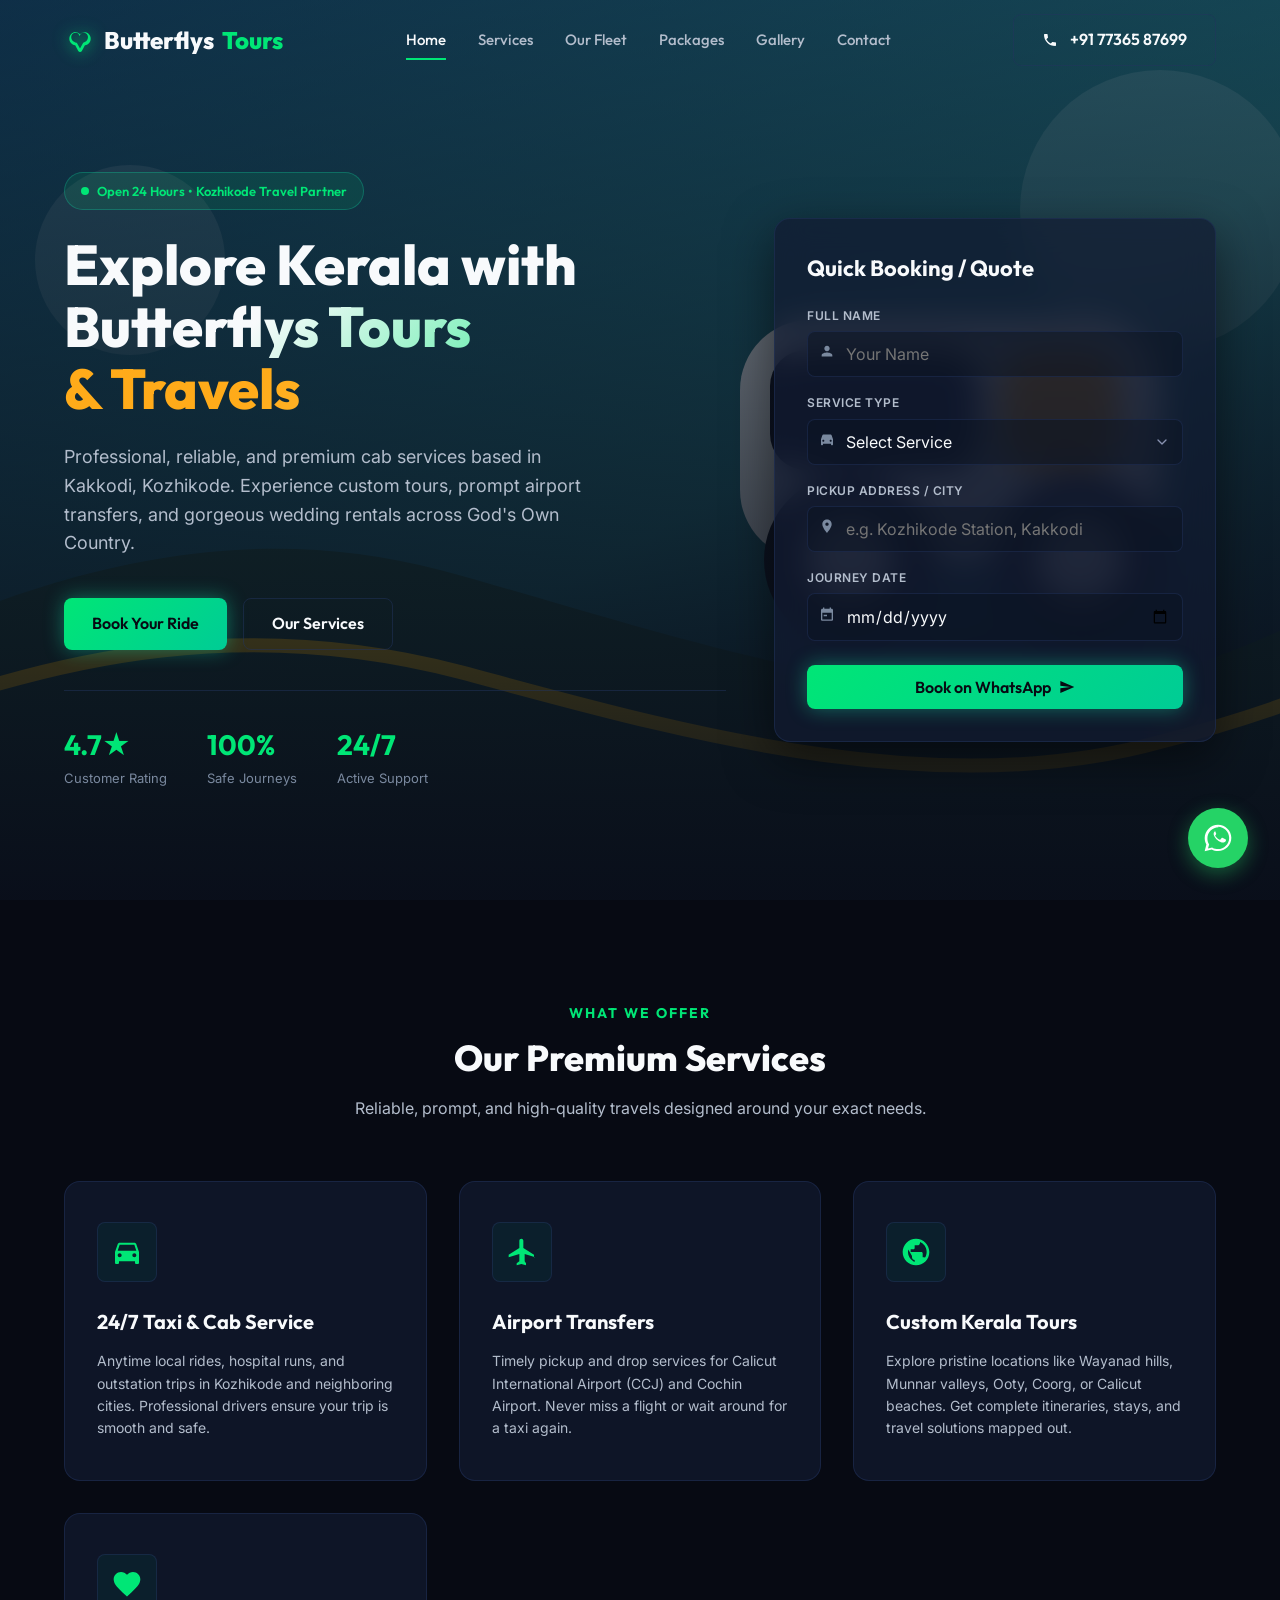
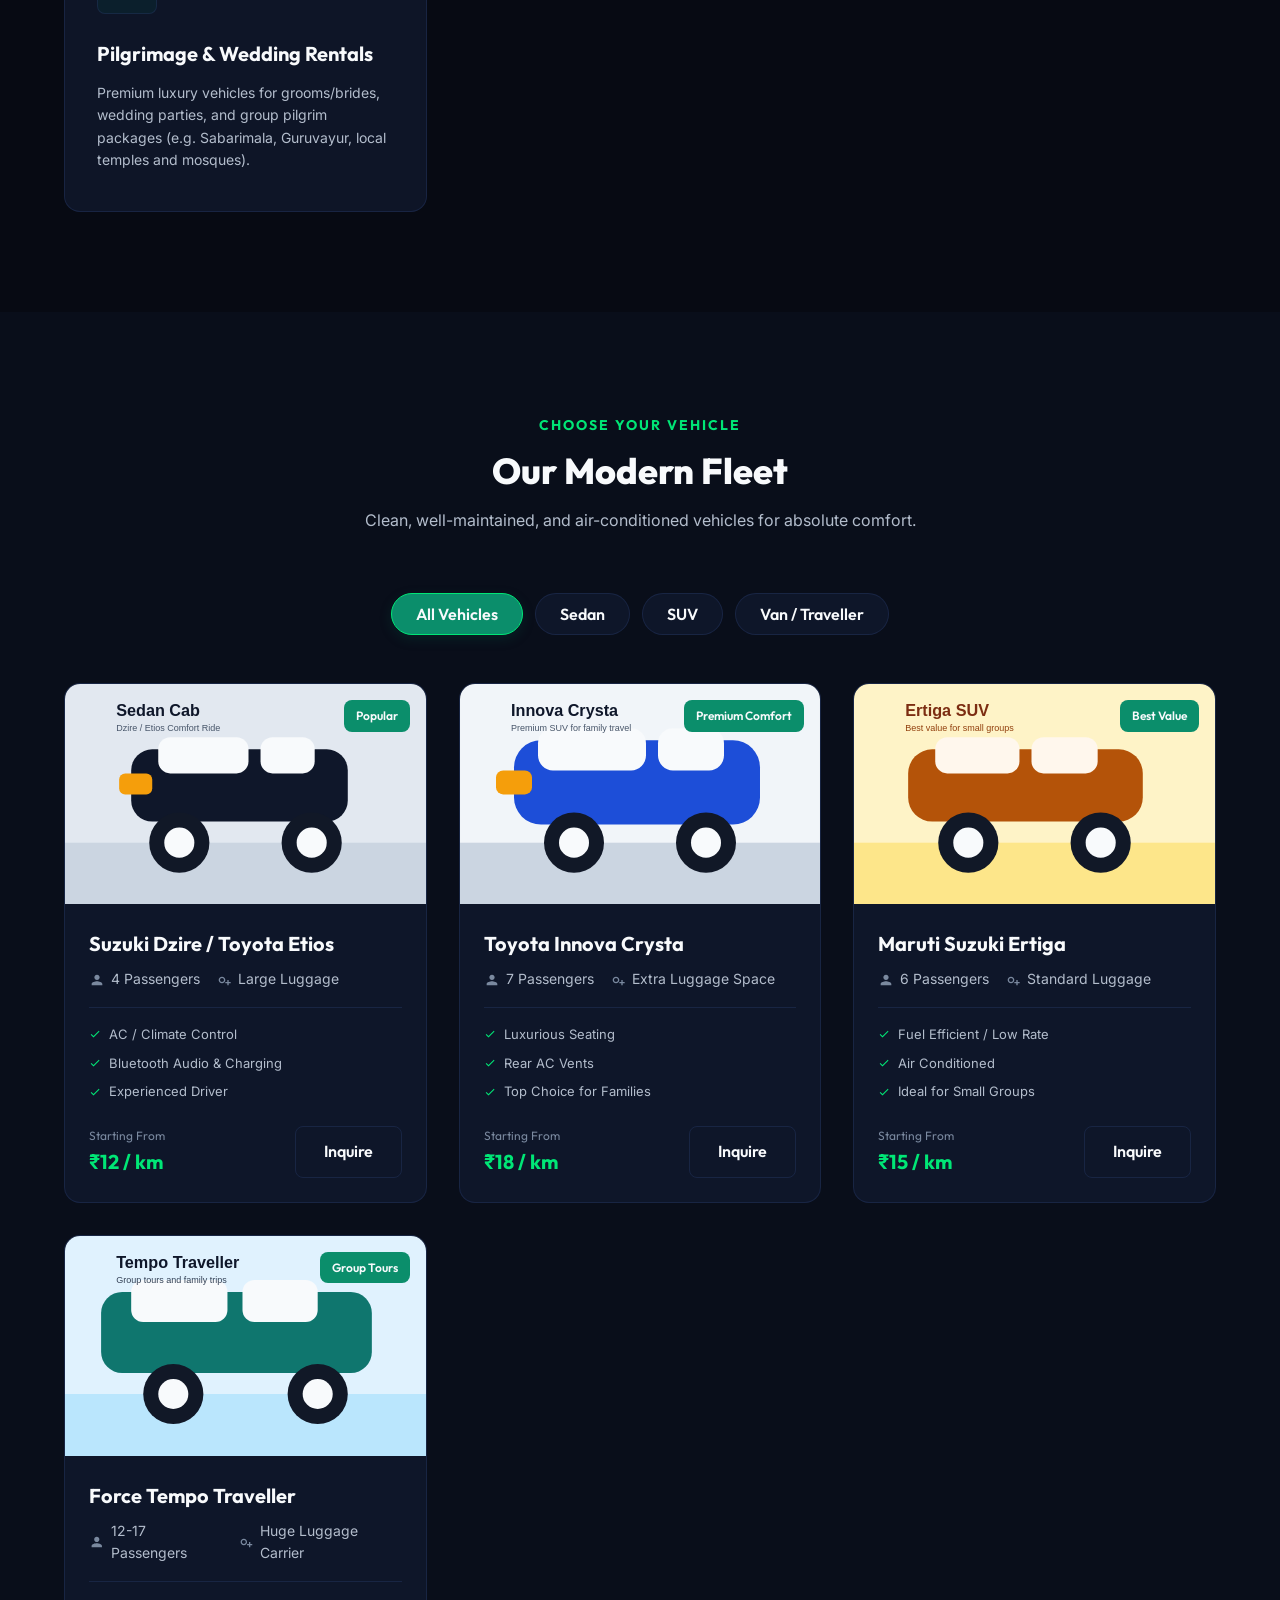
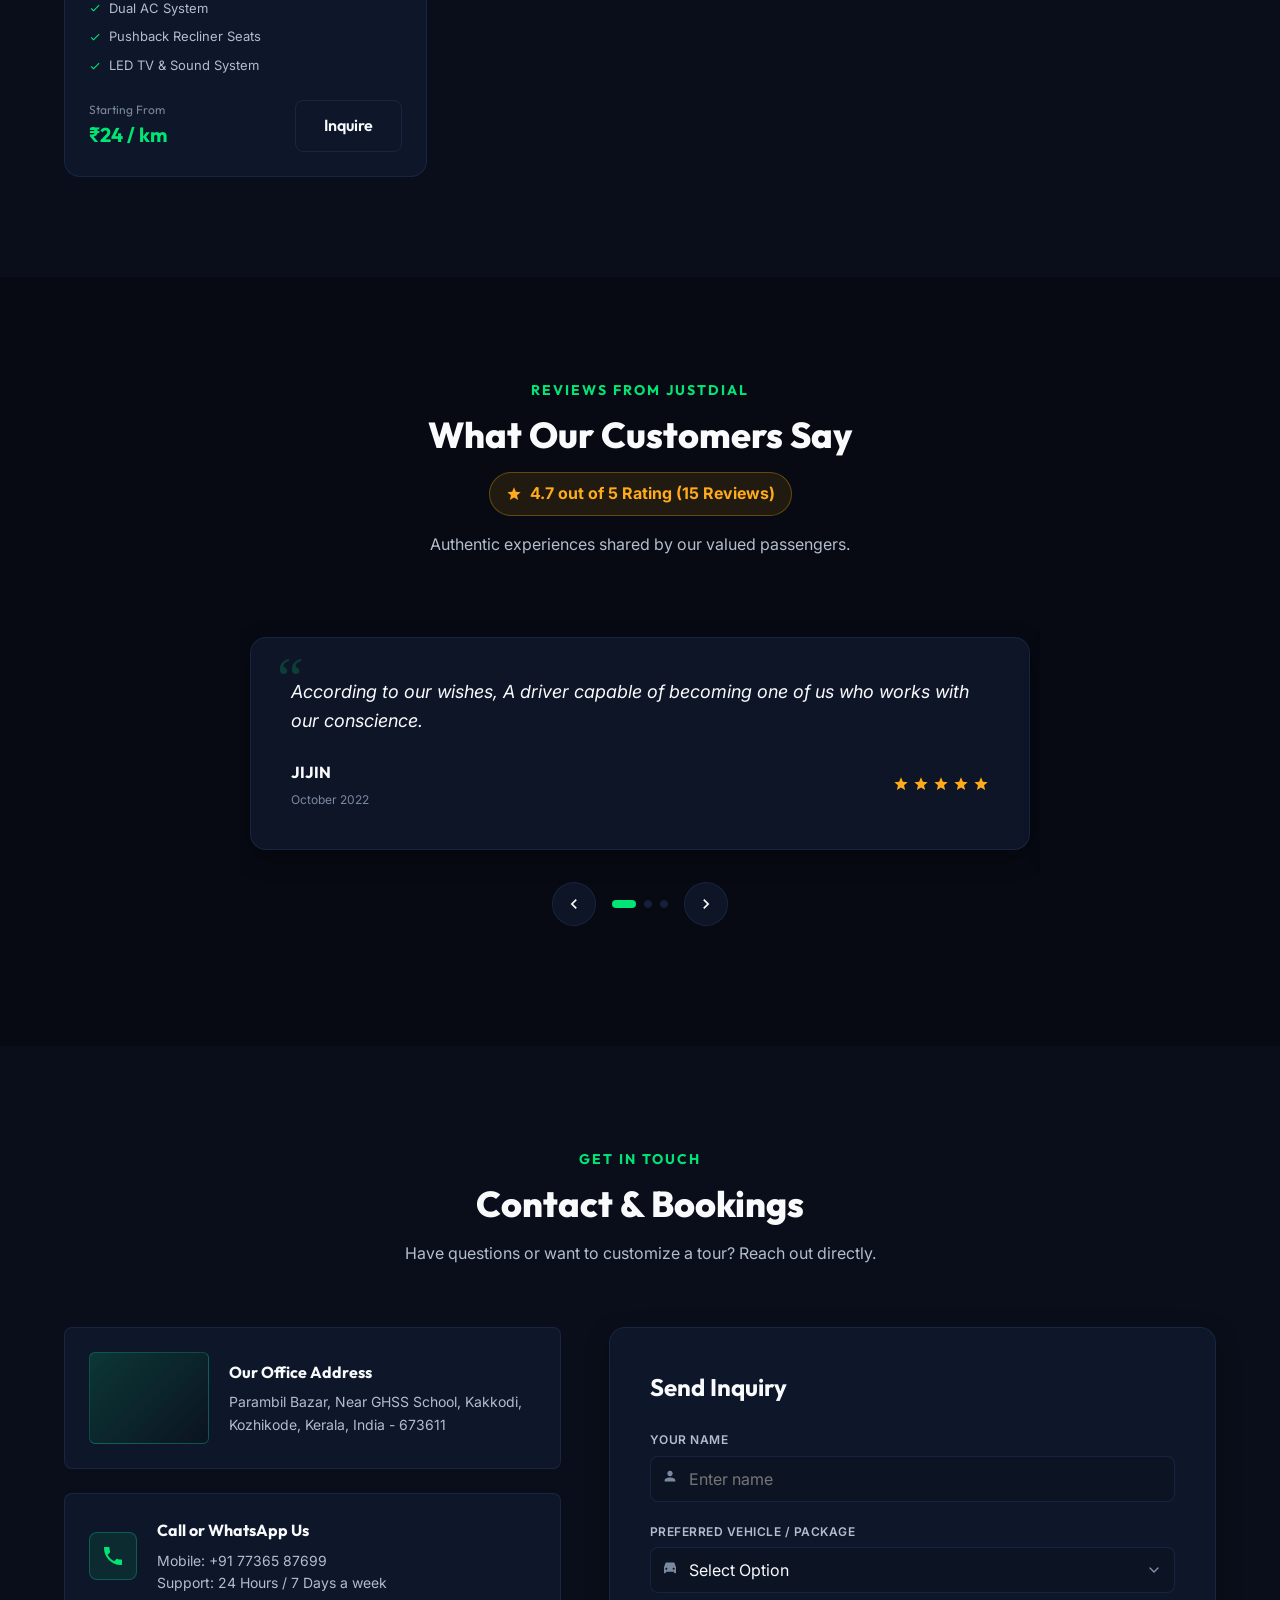
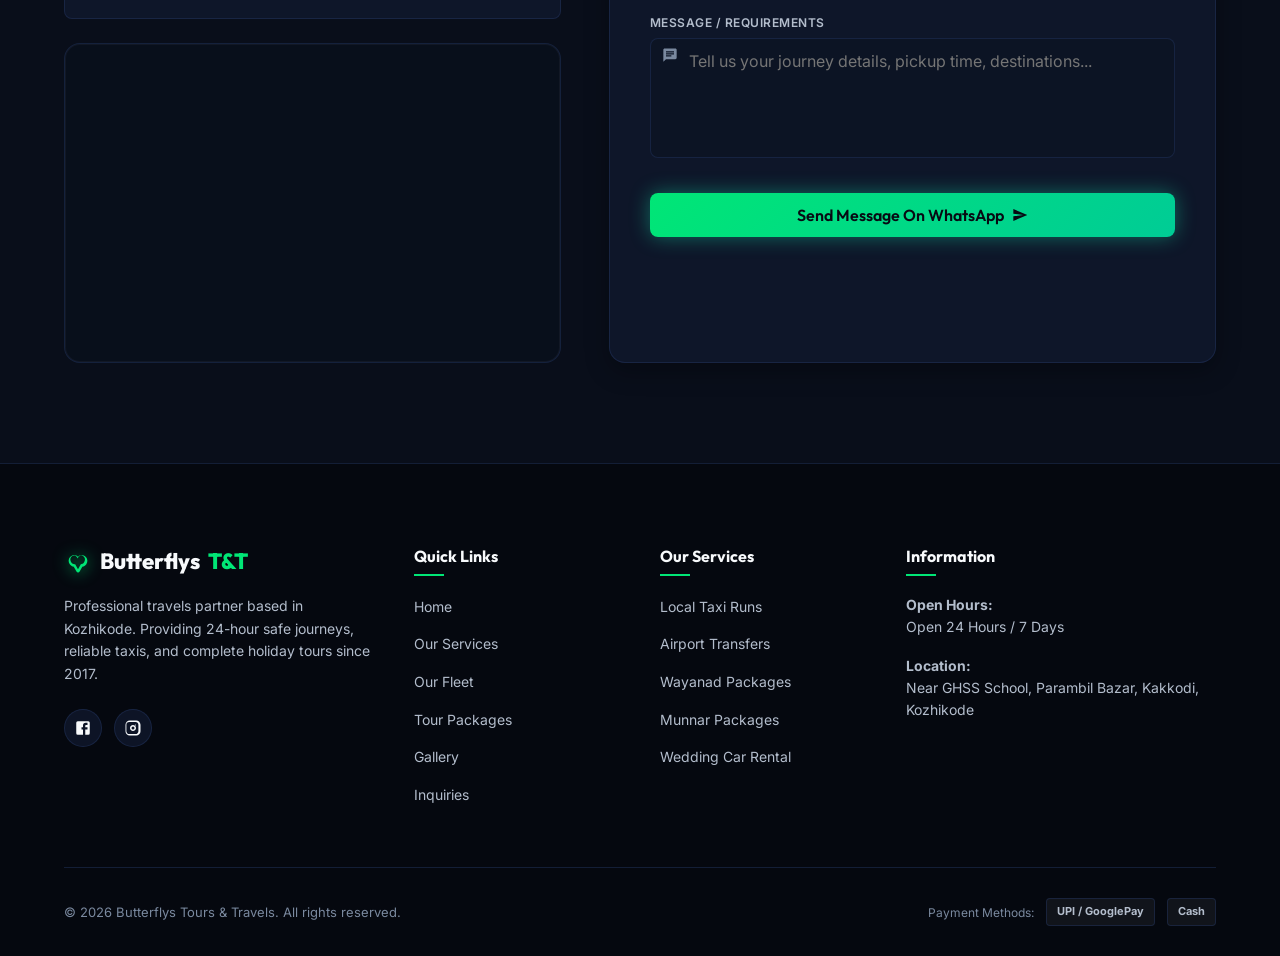
==== index.html @ 494e8fd3 "feat: implement initial project structure with asset library and base styling" ====
<!DOCTYPE html>
<html lang="en">

<head>
    <meta charset="UTF-8">
    <meta name="viewport" content="width=device-width, initial-scale=1.0">
    <title>Butterflys Tours & Travels | Premium Cab Service & Tour Packages in Kozhikode</title>

    <!-- SEO Meta Tags -->
    <meta name="description"
        content="Premium 24/7 taxi & tour booking service in Kakkodi, Kozhikode. Tour packages for Wayanad, Munnar, airport transfers, wedding car rentals. Book with Butterflys Tours & Travels.">
    <meta name="keywords"
        content="Butterflys Tours and Travels, Travel agent Kozhikode, Taxi service Kozhikode, Cab booking Kakkodi, Calicut airport taxi, Wayanad tour package, Wedding car rental Kerala">

    <!-- Open Graph / Facebook -->
    <meta property="og:type" content="website">
    <meta property="og:url" content="https://www.butterflystourstravels.com/">
    <meta property="og:title" content="Butterflys Tours & Travels | Premium Taxi & Tours in Kozhikode">
    <meta property="og:description"
        content="Get premium 24/7 taxi service, customized tours to Wayanad, Munnar, wedding rentals & airport transfers with professional drivers in Kozhikode.">
    <meta property="og:image"
        content="https://content3.jdmagicbox.com/comp/kozhikode/h3/0495px495.x495.220727155810.y5h3/catalogue/butterflys-tours-and-travels-kakkodi-kozhikode-travel-agents-9otrfsiio1.jpg">

    <!-- Twitter -->
    <meta property="twitter:card" content="summary_large_image">
    <meta property="twitter:title" content="Butterflys Tours & Travels | Premium Taxi & Tours in Kozhikode">
    <meta property="twitter:description"
        content="Get premium 24/7 taxi service, customized tours to Wayanad, Munnar, wedding rentals & airport transfers with professional drivers in Kozhikode.">

    <!-- CSS Stylesheet -->
    <link rel="stylesheet" href="style.css">
</head>

<body>

    <!-- Header / Navigation -->
    <header class="header" id="header">
        <div class="container">
            <a href="#home" class="logo" id="logo-link">
                <!-- Inline Butterfly SVG Logo -->
                <svg class="logo-butterfly" viewBox="0 0 24 24">
                    <path
                        d="M12 21c-.5 0-1-.3-1.3-.8L8.4 16c-1.3-.2-2.5-.9-3.3-1.9-.9-1.1-1.3-2.6-1-4.1.3-1.6 1.4-3 3-3.6 1.1-.5 2.3-.4 3.4.1.7.3 1.2.7 1.5 1.2.3-.5.8-.9 1.5-1.2 1.1-.5 2.3-.5 3.4-.1 1.6.6 2.7 2 3 3.6.3 1.5-.1 3-.9 4.1-.8 1-2 1.7-3.3 1.9l-2.3 4.2c-.3.5-.8.8-1.3.8zm-2.4-7l2.4 4.3 2.4-4.3c1.1-.2 2.1-.8 2.7-1.6.7-.9 1-2.1.8-3.2-.2-1.1-1-2.1-2.1-2.5-.8-.3-1.7-.3-2.4.1-.6.3-1.1.9-1.4 1.6l-.3.6-.3-.6c-.3-.7-.8-1.3-1.4-1.6-.7-.4-1.6-.4-2.4-.1-1.1.4-1.9 1.4-2.1 2.5-.2 1.1.1 2.3.8 3.2.7.8 1.7 1.4 2.7 1.6z" />
                </svg>
                Butterflys <span>Tours</span>
            </a>

            <nav class="nav-menu" id="nav-menu">
                <a href="#home" class="nav-link active">Home</a>
                <a href="#services" class="nav-link">Services</a>
                <a href="#fleet" class="nav-link">Our Fleet</a>
                <a href="packages.html" class="nav-link">Packages</a>
                <a href="gallery.html" class="nav-link">Gallery</a>
                <a href="#contact" class="nav-link">Contact</a>
            </nav>

            <div class="nav-actions">
                <a href="tel:+917736587699" class="btn btn-outline" id="call-now-btn">
                    <svg width="16" height="16" viewBox="0 0 24 24" fill="currentColor"
                        style="vertical-align: middle; margin-right: 4px;">
                        <path
                            d="M20 15.5c-1.2 0-2.4-.2-3.6-.6-.3-.1-.7 0-1 .2l-2.2 2.2c-2.8-1.4-5.1-3.8-6.6-6.6l2.2-2.2c.3-.3.4-.7.2-1-.3-1.1-.5-2.3-.5-3.5 0-.6-.4-1-1-1H4c-.6 0-1 .4-1 1 0 9.4 7.6 17 17 17 .6 0 1-.4 1-1v-3.5c0-.6-.4-1-1-1z" />
                    </svg>
                    +91 77365 87699
                </a>
            </div>

            <div class="menu-toggle" id="menu-toggle">
                <!-- Hamburger Menu Icon -->
                <svg width="24" height="24" viewBox="0 0 24 24" fill="currentColor">
                    <path d="M3 18h18v-2H3v2zm0-5h18v-2H3v2zm0-7v2h18V6H3z" />
                </svg>
            </div>
        </div>
    </header>

    <!-- Hero Section -->
    <section class="hero" id="home">
        <div class="container">
            <div class="hero-grid">
                <div class="hero-content">
                    <div class="hero-badge">
                        <span class="pulse-dot"></span> Open 24 Hours • Kozhikode Travel Partner
                    </div>
                    <h1 class="hero-title">
                        Explore Kerala with
                        <span class="text-gradient">Butterflys Tours</span>
                        <span class="text-gradient-gold">&amp; Travels</span>
                    </h1>
                    <p class="hero-desc">
                        Professional, reliable, and premium cab services based in Kakkodi, Kozhikode. Experience custom
                        tours, prompt airport transfers, and gorgeous wedding rentals across God's Own Country.
                    </p>
                    <div class="hero-buttons">
                        <a href="#contact" class="btn btn-accent" id="hero-book-btn">Book Your Ride</a>
                        <a href="#services" class="btn btn-outline" id="hero-more-btn">Our Services</a>
                    </div>
                    <div class="hero-stats">
                        <div class="stat-item">
                            <h3>4.7★</h3>
                            <p>Customer Rating</p>
                        </div>
                        <div class="stat-item">
                            <h3>100%</h3>
                            <p>Safe Journeys</p>
                        </div>
                        <div class="stat-item">
                            <h3>24/7</h3>
                            <p>Active Support</p>
                        </div>
                    </div>
                </div>

                <!-- Quick Inquiry / Booking Form -->
                <div class="hero-booking-card">
                    <h3 class="booking-card-title">Quick Booking / Quote</h3>
                    <form class="booking-form" id="hero-booking-form">
                        <div class="form-group">
                            <label for="booking-name">Full Name</label>
                            <div class="input-wrapper">
                                <span class="input-icon">
                                    <svg width="16" height="16" viewBox="0 0 24 24" fill="currentColor">
                                        <path
                                            d="M12 12c2.2 0 4-1.8 4-4s-1.8-4-4-4-4 1.8-4 4 1.8 4 4 4zm0 2c-2.7 0-8 1.3-8 4v2h16v-2c0-2.7-5.3-4-8-4z" />
                                    </svg>
                                </span>
                                <input type="text" id="booking-name" class="form-input" placeholder="Your Name"
                                    required>
                            </div>
                        </div>

                        <div class="form-group">
                            <label for="booking-service">Service Type</label>
                            <div class="input-wrapper">
                                <span class="input-icon">
                                    <svg width="16" height="16" viewBox="0 0 24 24" fill="currentColor">
                                        <path
                                            d="M18.92 6.01C18.72 5.42 18.16 5 17.5 5h-11c-.66 0-1.21.42-1.42 1.01L3 12v8c0 .55.45 1 1 1h1c.55 0 1-.45 1-1v-1h12v1c0 .55.45 1 1 1h1c.55 0 1-.45 1-1v-8l-2.08-5.99zM6.5 16c-.83 0-1.5-.67-1.5-1.5S5.67 13 6.5 13s1.5.67 1.5 1.5S7.33 16 6.5 16zm11 0c-.83 0-1.5-.67-1.5-1.5s.67-1.5 1.5-1.5 1.5.67 1.5 1.5-.67 1.5-1.5 1.5z" />
                                    </svg>
                                </span>
                                <select id="booking-service" class="form-select" required>
                                    <option value="" disabled selected>Select Service</option>
                                    <option value="Local Taxi / Outstation Cab">Local / Outstation Cab</option>
                                    <option value="Airport Pickup / Drop">Airport Pickup & Drop</option>
                                    <option value="Tour Package (Wayanad/Munnar/etc)">Kerala Tour Package</option>
                                    <option value="Wedding / Luxury Car Rental">Wedding & Luxury Rentals</option>
                                </select>
                            </div>
                        </div>

                        <div class="form-group">
                            <label for="booking-pickup">Pickup Address / City</label>
                            <div class="input-wrapper">
                                <span class="input-icon">
                                    <svg width="16" height="16" viewBox="0 0 24 24" fill="currentColor">
                                        <path
                                            d="M12 2C8.13 2 5 5.13 5 9c0 5.25 7 13 7 13s7-7.75 7-13c0-3.87-3.13-7-7-7zm0 9.5c-1.38 0-2.5-1.12-2.5-2.5s1.12-2.5 2.5-2.5 2.5 1.12 2.5 2.5-1.12 2.5-2.5 2.5z" />
                                    </svg>
                                </span>
                                <input type="text" id="booking-pickup" class="form-input"
                                    placeholder="e.g. Kozhikode Station, Kakkodi" required>
                            </div>
                        </div>

                        <div class="form-group">
                            <label for="booking-date">Journey Date</label>
                            <div class="input-wrapper">
                                <span class="input-icon">
                                    <svg width="16" height="16" viewBox="0 0 24 24" fill="currentColor">
                                        <path
                                            d="M19 4h-1V2h-2v2H8V2H6v2H5c-1.11 0-1.99.9-1.99 2L3 20c0 1.1.89 2 2 2h14c1.1 0 2-.9 2-2V6c0-1.1-.9-2-2-2zm0 16H5V10h14v10zm-7-7H7v2h5v-2z" />
                                    </svg>
                                </span>
                                <input type="date" id="booking-date" class="form-input" required>
                            </div>
                        </div>

                        <button type="submit" class="btn btn-accent" id="submit-booking-btn">
                            Book on WhatsApp
                            <svg width="16" height="16" viewBox="0 0 24 24" fill="currentColor">
                                <path d="M2.01 21L23 12 2.01 3 2 10l15 2-15 2z" />
                            </svg>
                        </button>
                    </form>
                </div>
            </div>
        </div>
    </section>

    <!-- Services Section -->
    <section class="services section-padding" id="services">
        <div class="container">
            <div class="section-header text-center">
                <span class="section-tag">What We Offer</span>
                <h2 class="section-title">Our Premium Services</h2>
                <p class="section-desc">Reliable, prompt, and high-quality travels designed around your exact needs.</p>
            </div>

            <div class="services-grid">
                <!-- Service 1 -->
                <div class="service-card">
                    <div class="service-icon-box">
                        <svg viewBox="0 0 24 24">
                            <path
                                d="M18.92 6.01C18.72 5.42 18.16 5 17.5 5h-11c-.66 0-1.21.42-1.42 1.01L3 12v8c0 .55.45 1 1 1h1c.55 0 1-.45 1-1v-1h12v1c0 .55.45 1 1 1h1c.55 0 1-.45 1-1v-8l-2.08-5.99zM6.5 16c-.83 0-1.5-.67-1.5-1.5S5.67 13 6.5 13s1.5.67 1.5 1.5S7.33 16 6.5 16zm11 0c-.83 0-1.5-.67-1.5-1.5s.67-1.5 1.5-1.5 1.5.67 1.5 1.5-.67 1.5-1.5 1.5zM5 11l1.5-4.5h11L19 11H5z" />
                        </svg>
                    </div>
                    <h3 class="service-title">24/7 Taxi &amp; Cab Service</h3>
                    <p class="service-desc">Anytime local rides, hospital runs, and outstation trips in Kozhikode and
                        neighboring cities. Professional drivers ensure your trip is smooth and safe.</p>
                </div>

                <!-- Service 2 -->
                <div class="service-card">
                    <div class="service-icon-box">
                        <svg viewBox="0 0 24 24">
                            <path
                                d="M21 16v-2l-8-5V3.5c0-.83-.67-1.5-1.5-1.5S10 2.67 10 3.5V9l-8 5v2l8-2.5V19l-2 1.5V22l3.5-1 3.5 1v-1.5L14 19v-5.5l8 2.5z" />
                        </svg>
                    </div>
                    <h3 class="service-title">Airport Transfers</h3>
                    <p class="service-desc">Timely pickup and drop services for Calicut International Airport (CCJ) and
                        Cochin Airport. Never miss a flight or wait around for a taxi again.</p>
                </div>

                <!-- Service 3 -->
                <div class="service-card">
                    <div class="service-icon-box">
                        <svg viewBox="0 0 24 24">
                            <path
                                d="M12 2C6.48 2 2 6.48 2 12s4.48 10 10 10 10-4.48 10-10S17.52 2 12 2zm1 17.93c-3.95-.49-7-3.85-7-7.93 0-.62.08-1.21.21-1.79L9 15v1c0 1.1.9 2 2 2v1.93zm6.9-2.54c-.26-.81-1-1.39-1.9-1.39h-1v-3c0-.55-.45-1-1-1H8v-2h2c.55 0 1-.45 1-1V7h2c1.1 0 2-.9 2-2v-.41c2.93 1.19 5 4.06 5 7.41 0 2.08-.8 3.97-2.1 5.39z" />
                        </svg>
                    </div>
                    <h3 class="service-title">Custom Kerala Tours</h3>
                    <p class="service-desc">Explore pristine locations like Wayanad hills, Munnar valleys, Ooty, Coorg,
                        or Calicut beaches. Get complete itineraries, stays, and travel solutions mapped out.</p>
                </div>

                <!-- Service 4 -->
                <div class="service-card">
                    <div class="service-icon-box">
                        <svg viewBox="0 0 24 24">
                            <path
                                d="M12 21.35l-1.45-1.32C5.4 15.36 2 12.28 2 8.5 2 5.42 4.42 3 7.5 3c1.74 0 3.41.81 4.5 2.09C13.09 3.81 14.76 3 16.5 3 19.58 3 22 5.42 22 8.5c0 3.78-3.4 6.86-8.55 11.54L12 21.35z" />
                        </svg>
                    </div>
                    <h3 class="service-title">Pilgrimage &amp; Wedding Rentals</h3>
                    <p class="service-desc">Premium luxury vehicles for grooms/brides, wedding parties, and group
                        pilgrim packages (e.g. Sabarimala, Guruvayur, local temples and mosques).</p>
                </div>
            </div>
        </div>
    </section>

    <!-- Fleet Section -->
    <section class="fleet section-padding" id="fleet">
        <div class="container">
            <div class="section-header text-center">
                <span class="section-tag">Choose Your Vehicle</span>
                <h2 class="section-title">Our Modern Fleet</h2>
                <p class="section-desc">Clean, well-maintained, and air-conditioned vehicles for absolute comfort.</p>
            </div>

            <div class="fleet-tabs">
                <button class="tab-btn active" data-filter="all">All Vehicles</button>
                <button class="tab-btn" data-filter="sedan">Sedan</button>
                <button class="tab-btn" data-filter="suv">SUV</button>
                <button class="tab-btn" data-filter="traveller">Van / Traveller</button>
            </div>

            <div class="fleet-grid">
                <!-- Dzire/Etios -->
                <div class="fleet-card" data-category="sedan">
                    <div class="fleet-img-container">
                        <img src="assets/images/sedan-cab.svg"
                            alt="Sedan Dzire/Etios cab">
                        <span class="fleet-tag">Popular</span>
                    </div>
                    <div class="fleet-details">
                        <h3 class="fleet-name">Suzuki Dzire / Toyota Etios</h3>
                        <div class="fleet-capacity">
                            <div class="fleet-capacity-item">
                                <svg viewBox="0 0 24 24">
                                    <path
                                        d="M12 12c2.21 0 4-1.79 4-4s-1.79-4-4-4-4 1.79-4 4 1.79 4 4 4zm0 2c-2.67 0-8 1.34-8 4v2h16v-2c0-2.66-5.33-4-8-4z" />
                                </svg>
                                4 Passengers
                            </div>
                            <div class="fleet-capacity-item">
                                <svg viewBox="0 0 24 24">
                                    <path
                                        d="M19 15v-3h-2v3h-3v2h3v3h2v-3h3v-2h-3zM9 17c-2.76 0-5-2.24-5-5s2.24-5 5-5 5 2.24 5 5-2.24 5-5 5zm0-8c-1.66 0-3 1.34-3 3s1.34 3 3 3 3-1.34 3-3-1.34-3-3-3z" />
                                </svg>
                                Large Luggage
                            </div>
                        </div>
                        <ul class="fleet-features">
                            <li><svg viewBox="0 0 24 24">
                                    <path d="M9 16.17L4.83 12l-1.42 1.41L9 19 21 7l-1.41-1.41z" />
                                </svg> AC / Climate Control</li>
                            <li><svg viewBox="0 0 24 24">
                                    <path d="M9 16.17L4.83 12l-1.42 1.41L9 19 21 7l-1.41-1.41z" />
                                </svg> Bluetooth Audio &amp; Charging</li>
                            <li><svg viewBox="0 0 24 24">
                                    <path d="M9 16.17L4.83 12l-1.42 1.41L9 19 21 7l-1.41-1.41z" />
                                </svg> Experienced Driver</li>
                        </ul>
                        <div class="fleet-price-row">
                            <div class="fleet-price">
                                <span class="label">Starting From</span>
                                <span class="amount">₹12 / km</span>
                            </div>
                            <a href="#contact" class="btn btn-outline btn-sm booking-link"
                                data-car="Sedan (Dzire/Etios)">Inquire</a>
                        </div>
                    </div>
                </div>

                <!-- Innova Crysta -->
                <div class="fleet-card" data-category="suv">
                    <div class="fleet-img-container">
                        <img src="assets/images/innova-crysta.svg"
                            alt="Innova Crysta SUV cab">
                        <span class="fleet-tag">Premium Comfort</span>
                    </div>
                    <div class="fleet-details">
                        <h3 class="fleet-name">Toyota Innova Crysta</h3>
                        <div class="fleet-capacity">
                            <div class="fleet-capacity-item">
                                <svg viewBox="0 0 24 24">
                                    <path
                                        d="M12 12c2.21 0 4-1.79 4-4s-1.79-4-4-4-4 1.79-4 4 1.79 4 4 4zm0 2c-2.67 0-8 1.34-8 4v2h16v-2c0-2.66-5.33-4-8-4z" />
                                </svg>
                                7 Passengers
                            </div>
                            <div class="fleet-capacity-item">
                                <svg viewBox="0 0 24 24">
                                    <path
                                        d="M19 15v-3h-2v3h-3v2h3v3h2v-3h3v-2h-3zM9 17c-2.76 0-5-2.24-5-5s2.24-5 5-5 5 2.24 5 5-2.24 5-5 5zm0-8c-1.66 0-3 1.34-3 3s1.34 3 3 3 3-1.34 3-3-1.34-3-3-3z" />
                                </svg>
                                Extra Luggage Space
                            </div>
                        </div>
                        <ul class="fleet-features">
                            <li><svg viewBox="0 0 24 24">
                                    <path d="M9 16.17L4.83 12l-1.42 1.41L9 19 21 7l-1.41-1.41z" />
                                </svg> Luxurious Seating</li>
                            <li><svg viewBox="0 0 24 24">
                                    <path d="M9 16.17L4.83 12l-1.42 1.41L9 19 21 7l-1.41-1.41z" />
                                </svg> Rear AC Vents</li>
                            <li><svg viewBox="0 0 24 24">
                                    <path d="M9 16.17L4.83 12l-1.42 1.41L9 19 21 7l-1.41-1.41z" />
                                </svg> Top Choice for Families</li>
                        </ul>
                        <div class="fleet-price-row">
                            <div class="fleet-price">
                                <span class="label">Starting From</span>
                                <span class="amount">₹18 / km</span>
                            </div>
                            <a href="#contact" class="btn btn-outline btn-sm booking-link"
                                data-car="Toyota Innova Crysta">Inquire</a>
                        </div>
                    </div>
                </div>

                <!-- Ertiga SUV -->
                <div class="fleet-card" data-category="suv">
                    <div class="fleet-img-container">
                        <img src="assets/images/ertiga-suv.svg"
                            alt="Maruti Ertiga SUV cab">
                        <span class="fleet-tag">Best Value</span>
                    </div>
                    <div class="fleet-details">
                        <h3 class="fleet-name">Maruti Suzuki Ertiga</h3>
                        <div class="fleet-capacity">
                            <div class="fleet-capacity-item">
                                <svg viewBox="0 0 24 24">
                                    <path
                                        d="M12 12c2.21 0 4-1.79 4-4s-1.79-4-4-4-4 1.79-4 4 1.79 4 4 4zm0 2c-2.67 0-8 1.34-8 4v2h16v-2c0-2.66-5.33-4-8-4z" />
                                </svg>
                                6 Passengers
                            </div>
                            <div class="fleet-capacity-item">
                                <svg viewBox="0 0 24 24">
                                    <path
                                        d="M19 15v-3h-2v3h-3v2h3v3h2v-3h3v-2h-3zM9 17c-2.76 0-5-2.24-5-5s2.24-5 5-5 5 2.24 5 5-2.24 5-5 5zm0-8c-1.66 0-3 1.34-3 3s1.34 3 3 3 3-1.34 3-3-1.34-3-3-3z" />
                                </svg>
                                Standard Luggage
                            </div>
                        </div>
                        <ul class="fleet-features">
                            <li><svg viewBox="0 0 24 24">
                                    <path d="M9 16.17L4.83 12l-1.42 1.41L9 19 21 7l-1.41-1.41z" />
                                </svg> Fuel Efficient / Low Rate</li>
                            <li><svg viewBox="0 0 24 24">
                                    <path d="M9 16.17L4.83 12l-1.42 1.41L9 19 21 7l-1.41-1.41z" />
                                </svg> Air Conditioned</li>
                            <li><svg viewBox="0 0 24 24">
                                    <path d="M9 16.17L4.83 12l-1.42 1.41L9 19 21 7l-1.41-1.41z" />
                                </svg> Ideal for Small Groups</li>
                        </ul>
                        <div class="fleet-price-row">
                            <div class="fleet-price">
                                <span class="label">Starting From</span>
                                <span class="amount">₹15 / km</span>
                            </div>
                            <a href="#contact" class="btn btn-outline btn-sm booking-link"
                                data-car="Maruti Ertiga">Inquire</a>
                        </div>
                    </div>
                </div>

                <!-- Tempo Traveller -->
                <div class="fleet-card" data-category="traveller">
                    <div class="fleet-img-container">
                        <img src="assets/images/tempo-traveller.svg"
                            alt="Tempo Traveller tour van">
                        <span class="fleet-tag">Group Tours</span>
                    </div>
                    <div class="fleet-details">
                        <h3 class="fleet-name">Force Tempo Traveller</h3>
                        <div class="fleet-capacity">
                            <div class="fleet-capacity-item">
                                <svg viewBox="0 0 24 24">
                                    <path
                                        d="M12 12c2.21 0 4-1.79 4-4s-1.79-4-4-4-4 1.79-4 4 1.79 4 4 4zm0 2c-2.67 0-8 1.34-8 4v2h16v-2c0-2.66-5.33-4-8-4z" />
                                </svg>
                                12-17 Passengers
                            </div>
                            <div class="fleet-capacity-item">
                                <svg viewBox="0 0 24 24">
                                    <path
                                        d="M19 15v-3h-2v3h-3v2h3v3h2v-3h3v-2h-3zM9 17c-2.76 0-5-2.24-5-5s2.24-5 5-5 5 2.24 5 5-2.24 5-5 5zm0-8c-1.66 0-3 1.34-3 3s1.34 3 3 3 3-1.34 3-3-1.34-3-3-3z" />
                                </svg>
                                Huge Luggage Carrier
                            </div>
                        </div>
                        <ul class="fleet-features">
                            <li><svg viewBox="0 0 24 24">
                                    <path d="M9 16.17L4.83 12l-1.42 1.41L9 19 21 7l-1.41-1.41z" />
                                </svg> Dual AC System</li>
                            <li><svg viewBox="0 0 24 24">
                                    <path d="M9 16.17L4.83 12l-1.42 1.41L9 19 21 7l-1.41-1.41z" />
                                </svg> Pushback Recliner Seats</li>
                            <li><svg viewBox="0 0 24 24">
                                    <path d="M9 16.17L4.83 12l-1.42 1.41L9 19 21 7l-1.41-1.41z" />
                                </svg> LED TV &amp; Sound System</li>
                        </ul>
                        <div class="fleet-price-row">
                            <div class="fleet-price">
                                <span class="label">Starting From</span>
                                <span class="amount">₹24 / km</span>
                            </div>
                            <a href="#contact" class="btn btn-outline btn-sm booking-link"
                                data-car="Tempo Traveller">Inquire</a>
                        </div>
                    </div>
                </div>
            </div>
        </div>
    </section>

    <!-- Testimonials Section -->
    <section class="testimonials section-padding" id="testimonials">
        <div class="container">
            <div class="section-header text-center">
                <span class="section-tag">Reviews from Justdial</span>
                <h2 class="section-title">What Our Customers Say</h2>

                <!-- Aggregate rating badge -->
                <div class="rating-badge">
                    <svg viewBox="0 0 24 24">
                        <path
                            d="M12 17.27L18.18 21l-1.64-7.03L22 9.24l-7.19-.61L12 2 9.19 8.63 2 9.24l5.46 4.73L5.82 21z" />
                    </svg>
                    <span>4.7 out of 5 Rating (15 Reviews)</span>
                </div>

                <p class="section-desc">Authentic experiences shared by our valued passengers.</p>
            </div>

            <div class="testimonials-slider">
                <div class="testimonial-track" id="testimonial-track">
                    <!-- Review 1 -->
                    <div class="testimonial-card">
                        <div class="testimonial-content">
                            <p class="testimonial-quote">
                                According to our wishes, A driver capable of becoming one of us who works with our
                                conscience.
                            </p>
                            <div class="testimonial-author">
                                <div class="author-info">
                                    <h4>JIJIN</h4>
                                    <p>October 2022</p>
                                </div>
                                <div class="author-stars">
                                    <!-- 5 stars -->
                                    <svg viewBox="0 0 24 24">
                                        <path
                                            d="M12 17.27L18.18 21l-1.64-7.03L22 9.24l-7.19-.61L12 2 9.19 8.63 2 9.24l5.46 4.73L5.82 21z" />
                                    </svg>
                                    <svg viewBox="0 0 24 24">
                                        <path
                                            d="M12 17.27L18.18 21l-1.64-7.03L22 9.24l-7.19-.61L12 2 9.19 8.63 2 9.24l5.46 4.73L5.82 21z" />
                                    </svg>
                                    <svg viewBox="0 0 24 24">
                                        <path
                                            d="M12 17.27L18.18 21l-1.64-7.03L22 9.24l-7.19-.61L12 2 9.19 8.63 2 9.24l5.46 4.73L5.82 21z" />
                                    </svg>
                                    <svg viewBox="0 0 24 24">
                                        <path
                                            d="M12 17.27L18.18 21l-1.64-7.03L22 9.24l-7.19-.61L12 2 9.19 8.63 2 9.24l5.46 4.73L5.82 21z" />
                                    </svg>
                                    <svg viewBox="0 0 24 24">
                                        <path
                                            d="M12 17.27L18.18 21l-1.64-7.03L22 9.24l-7.19-.61L12 2 9.19 8.63 2 9.24l5.46 4.73L5.82 21z" />
                                    </svg>
                                </div>
                            </div>
                        </div>
                    </div>

                    <!-- Review 2 -->
                    <div class="testimonial-card">
                        <div class="testimonial-content">
                            <p class="testimonial-quote">
                                Very good service and extremely polite behavior. Highly recommended for long tours.
                            </p>
                            <div class="testimonial-author">
                                <div class="author-info">
                                    <h4>arjun</h4>
                                    <p>July 2022</p>
                                </div>
                                <div class="author-stars">
                                    <svg viewBox="0 0 24 24">
                                        <path
                                            d="M12 17.27L18.18 21l-1.64-7.03L22 9.24l-7.19-.61L12 2 9.19 8.63 2 9.24l5.46 4.73L5.82 21z" />
                                    </svg>
                                    <svg viewBox="0 0 24 24">
                                        <path
                                            d="M12 17.27L18.18 21l-1.64-7.03L22 9.24l-7.19-.61L12 2 9.19 8.63 2 9.24l5.46 4.73L5.82 21z" />
                                    </svg>
                                    <svg viewBox="0 0 24 24">
                                        <path
                                            d="M12 17.27L18.18 21l-1.64-7.03L22 9.24l-7.19-.61L12 2 9.19 8.63 2 9.24l5.46 4.73L5.82 21z" />
                                    </svg>
                                    <svg viewBox="0 0 24 24">
                                        <path
                                            d="M12 17.27L18.18 21l-1.64-7.03L22 9.24l-7.19-.61L12 2 9.19 8.63 2 9.24l5.46 4.73L5.82 21z" />
                                    </svg>
                                    <svg viewBox="0 0 24 24">
                                        <path
                                            d="M12 17.27L18.18 21l-1.64-7.03L22 9.24l-7.19-.61L12 2 9.19 8.63 2 9.24l5.46 4.73L5.82 21z" />
                                    </svg>
                                </div>
                            </div>
                        </div>
                    </div>

                    <!-- Review 3 -->
                    <div class="testimonial-card">
                        <div class="testimonial-content">
                            <p class="testimonial-quote">
                                Good driver and good service. We had a great airport pickup experience at midnight.
                            </p>
                            <div class="testimonial-author">
                                <div class="author-info">
                                    <h4>Rinju</h4>
                                    <p>October 2022</p>
                                </div>
                                <div class="author-stars">
                                    <svg viewBox="0 0 24 24">
                                        <path
                                            d="M12 17.27L18.18 21l-1.64-7.03L22 9.24l-7.19-.61L12 2 9.19 8.63 2 9.24l5.46 4.73L5.82 21z" />
                                    </svg>
                                    <svg viewBox="0 0 24 24">
                                        <path
                                            d="M12 17.27L18.18 21l-1.64-7.03L22 9.24l-7.19-.61L12 2 9.19 8.63 2 9.24l5.46 4.73L5.82 21z" />
                                    </svg>
                                    <svg viewBox="0 0 24 24">
                                        <path
                                            d="M12 17.27L18.18 21l-1.64-7.03L22 9.24l-7.19-.61L12 2 9.19 8.63 2 9.24l5.46 4.73L5.82 21z" />
                                    </svg>
                                    <svg viewBox="0 0 24 24">
                                        <path
                                            d="M12 17.27L18.18 21l-1.64-7.03L22 9.24l-7.19-.61L12 2 9.19 8.63 2 9.24l5.46 4.73L5.82 21z" />
                                    </svg>
                                    <svg viewBox="0 0 24 24">
                                        <path
                                            d="M12 17.27L18.18 21l-1.64-7.03L22 9.24l-7.19-.61L12 2 9.19 8.63 2 9.24l5.46 4.73L5.82 21z" />
                                    </svg>
                                </div>
                            </div>
                        </div>
                    </div>
                </div>

                <!-- Controls -->
                <div class="slider-controls">
                    <button class="slider-btn" id="prev-review">
                        <svg viewBox="0 0 24 24">
                            <path d="M15.41 7.41L14 6l-6 6 6 6 1.41-1.41L10.83 12z" />
                        </svg>
                    </button>
                    <div class="slider-dots" id="slider-dots"></div>
                    <button class="slider-btn" id="next-review">
                        <svg viewBox="0 0 24 24">
                            <path d="M10 6L8.59 7.41 13.17 12l-4.58 4.59L10 18l6-6z" />
                        </svg>
                    </button>
                </div>
            </div>
        </div>
    </section>

    <!-- Contact Section -->
    <section class="contact section-padding" id="contact">
        <div class="container">
            <div class="section-header text-center">
                <span class="section-tag">Get In Touch</span>
                <h2 class="section-title">Contact &amp; Bookings</h2>
                <p class="section-desc">Have questions or want to customize a tour? Reach out directly.</p>
            </div>

            <div class="contact-grid">
                <!-- Info cards & map -->
                <div class="contact-info">
                    <div class="contact-cards">
                        <!-- Location Card -->
                        <div class="contact-item-card">
                            <div class="contact-icon-box map-preview">
                                <!-- <svg viewBox="0 0 24 24"><path d="M12 2C8.13 2 5 5.13 5 9c0 5.25 7 13 7 13s7-7.75 7-13c0-3.87-3.13-7-7-7zm0 9.5c-1.38 0-2.5-1.12-2.5-2.5s1.12-2.5 2.5-2.5 2.5 1.12 2.5 2.5-1.12 2.5-2.5 2.5z"/></svg> -->
                                <iframe class="map-preview-iframe"
                                    src="https://www.google.com/maps/embed?pb=!1m14!1m12!1m3!1d999.4711774017176!2d75.82825408751809!3d11.316872151579709!2m3!1f0!2f0!3f0!3m2!1i1024!2i768!4f13.1!5e1!3m2!1sen!2sin!4v1783361921796!5m2!1sen!2sin"
                                    allowfullscreen="" loading="lazy"
                                    referrerpolicy="strict-origin-when-cross-origin"></iframe>
                            </div>
                            <div class="contact-details-box">
                                <h4>Our Office Address</h4>
                                <p>Parambil Bazar, Near GHSS School, Kakkodi, Kozhikode, Kerala, India - 673611</p>
                            </div>
                        </div>

                        <!-- Phone Card -->
                        <div class="contact-item-card">
                            <div class="contact-icon-box">
                                <svg viewBox="0 0 24 24">
                                    <path
                                        d="M20 15.5c-1.2 0-2.4-.2-3.6-.6-.3-.1-.7 0-1 .2l-2.2 2.2c-2.8-1.4-5.1-3.8-6.6-6.6l2.2-2.2c.3-.3.4-.7.2-1-.3-1.1-.5-2.3-.5-3.5 0-.6-.4-1-1-1H4c-.6 0-1 .4-1 1 0 9.4 7.6 17 17 17 .6 0 1-.4 1-1v-3.5c0-.6-.4-1-1-1z" />
                                </svg>
                            </div>
                            <div class="contact-details-box">
                                <h4>Call or WhatsApp Us</h4>
                                <p>Mobile: <a href="tel:+917736587699">+91 77365 87699</a></p>
                                <p>Support: 24 Hours / 7 Days a week</p>
                            </div>
                        </div>
                    </div>

                    <!-- OpenStreetMap or Static Google Map Embed wrapper (fallback coordinates) -->
                    <div class="map-embed">
                        <!-- Standard embedded map based on Kozhikode Kakkodi coordinates (11.316586, 75.828780) -->
                        <iframe class="map-frame" frameborder="0" scrolling="no" marginheight="0"
                            marginwidth="0"
                            src="https://www.openstreetmap.org/export/embed.html?bbox=75.815%2C11.305%2C75.845%2C11.325&amp;layer=mapnik&amp;marker=11.316586%2C75.82878"
                            style="filter: invert(90%) hue-rotate(180deg) grayscale(30%) contrast(120%);"></iframe>
                    </div>
                </div>

                <!-- Contact Form Card -->
                <div class="contact-form-card">
                    <h3>Send Inquiry</h3>
                    <form class="booking-form" id="contact-booking-form">
                        <div class="form-group">
                            <label for="contact-name">Your Name</label>
                            <div class="input-wrapper">
                                <span class="input-icon">
                                    <svg width="16" height="16" viewBox="0 0 24 24" fill="currentColor">
                                        <path
                                            d="M12 12c2.2 0 4-1.8 4-4s-1.8-4-4-4-4 1.8-4 4 1.8 4 4 4zm0 2c-2.7 0-8 1.3-8 4v2h16v-2c0-2.7-5.3-4-8-4z" />
                                    </svg>
                                </span>
                                <input type="text" id="contact-name" class="form-input" placeholder="Enter name"
                                    required>
                            </div>
                        </div>

                        <div class="form-group">
                            <label for="contact-service">Preferred Vehicle / Package</label>
                            <div class="input-wrapper">
                                <span class="input-icon">
                                    <svg width="16" height="16" viewBox="0 0 24 24" fill="currentColor">
                                        <path
                                            d="M18.92 6.01C18.72 5.42 18.16 5 17.5 5h-11c-.66 0-1.21.42-1.42 1.01L3 12v8c0 .55.45 1 1 1h1c.55 0 1-.45 1-1v-1h12v1c0 .55.45 1 1 1h1c.55 0 1-.45 1-1v-8l-2.08-5.99zM6.5 16c-.83 0-1.5-.67-1.5-1.5S5.67 13 6.5 13s1.5.67 1.5 1.5S7.33 16 6.5 16zm11 0c-.83 0-1.5-.67-1.5-1.5s.67-1.5 1.5-1.5 1.5.67 1.5 1.5-.67 1.5-1.5 1.5z" />
                                    </svg>
                                </span>
                                <select id="contact-service" class="form-select" required>
                                    <option value="" disabled selected>Select Option</option>
                                    <option value="Suzuki Dzire / Toyota Etios (Sedan)">Suzuki Dzire / Toyota Etios
                                    </option>
                                    <option value="Toyota Innova Crysta (SUV)">Toyota Innova Crysta</option>
                                    <option value="Maruti Suzuki Ertiga (SUV)">Maruti Suzuki Ertiga</option>
                                    <option value="Force Tempo Traveller (Van)">Force Tempo Traveller</option>
                                    <option value="Custom Tour Packages">Custom Tour Packages</option>
                                    <option value="Airport Pickup / Drop">Airport Pickup / Drop</option>
                                </select>
                            </div>
                        </div>

                        <div class="form-group">
                            <label for="contact-msg">Message / Requirements</label>
                            <div class="input-wrapper">
                                <span class="input-icon" style="top: 20px;">
                                    <svg width="16" height="16" viewBox="0 0 24 24" fill="currentColor">
                                        <path
                                            d="M20 2H4c-1.1 0-1.99.9-1.99 2L2 22l4-4h14c1.1 0 2-.9 2-2V4c0-1.1-.9-2-2-2zM6 9h12v2H6V9zm0-3h12v2H6V6zm0 6h8v2H6v-2z" />
                                    </svg>
                                </span>
                                <textarea id="contact-msg" class="form-textarea"
                                    placeholder="Tell us your journey details, pickup time, destinations..."
                                    required></textarea>
                            </div>
                        </div>

                        <button type="submit" class="btn btn-accent" id="submit-contact-btn">
                            Send Message On WhatsApp
                            <svg width="16" height="16" viewBox="0 0 24 24" fill="currentColor">
                                <path d="M2.01 21L23 12 2.01 3 2 10l15 2-15 2z" />
                            </svg>
                        </button>
                    </form>
                </div>
            </div>
        </div>
    </section>

    <!-- Footer -->
    <footer class="footer">
        <div class="container">
            <div class="footer-grid">
                <!-- Col 1 -->
                <div class="footer-col footer-about">
                    <a href="#home" class="logo mb-2" style="font-size: 22px;">
                        <svg class="logo-butterfly" viewBox="0 0 24 24" style="width: 28px; height: 28px;">
                            <path
                                d="M12 21c-.5 0-1-.3-1.3-.8L8.4 16c-1.3-.2-2.5-.9-3.3-1.9-.9-1.1-1.3-2.6-1-4.1.3-1.6 1.4-3 3-3.6 1.1-.5 2.3-.4 3.4.1.7.3 1.2.7 1.5 1.2.3-.5.8-.9 1.5-1.2 1.1-.5 2.3-.5 3.4-.1 1.6.6 2.7 2 3 3.6.3 1.5-.1 3-.9 4.1-.8 1-2 1.7-3.3 1.9l-2.3 4.2c-.3.5-.8.8-1.3.8zm-2.4-7l2.4 4.3 2.4-4.3c1.1-.2 2.1-.8 2.7-1.6.7-.9 1-2.1.8-3.2-.2-1.1-1-2.1-2.1-2.5-.8-.3-1.7-.3-2.4.1-.6.3-1.1.9-1.4 1.6l-.3.6-.3-.6c-.3-.7-.8-1.3-1.4-1.6-.7-.4-1.6-.4-2.4-.1-1.1.4-1.9 1.4-2.1 2.5-.2 1.1.1 2.3.8 3.2.7.8 1.7 1.4 2.7 1.6z" />
                        </svg>
                        Butterflys <span>T&amp;T</span>
                    </a>
                    <p>Professional travels partner based in Kozhikode. Providing 24-hour safe journeys, reliable taxis,
                        and complete holiday tours since 2017.</p>
                    <div class="social-links">
                        <a href="https://www.facebook.com/" class="social-btn" aria-label="Facebook">
                            <svg viewBox="0 0 24 24">
                                <path
                                    d="M5 3h14a2 2 0 0 1 2 2v14a2 2 0 0 1-2 2H5a2 2 0 0 1-2-2V5a2 2 0 0 1 2-2m13 2h-2.5A3.5 3.5 0 0 0 12 8.5V11h-2v3h2v7h3v-7h3v-3h-3V9a1 1 0 0 1 1-1h2V5z" />
                            </svg>
                        </a>
                        <a href="https://www.instagram.com/" class="social-btn" aria-label="Instagram">
                            <svg viewBox="0 0 24 24">
                                <path
                                    d="M7.8 2h8.4C19.4 2 22 4.6 22 7.8v8.4a5.8 5.8 0 0 1-5.8 5.8H7.8C4.6 22 2 19.4 2 16.2V7.8A5.8 5.8 0 0 1 7.8 2m-.8 2a3.8 3.8 0 0 0-3.8 3.8v8.4c0 2.1 1.7 3.8 3.8 3.8h8.4c2.1 0 3.8-1.7 3.8-3.8V7.8c0-2.1-1.7-3.8-3.8-3.8H7.0m5 4c2.2 0 4 1.8 4 4s-1.8 4-4 4-4-1.8-4-4 1.8-4 4-4m0 2a2 2 0 0 0-2 2 2 2 0 0 0 2 2 2 2 0 0 0 2-2 2 2 0 0 0-2-2m3.25-2.75a.75.75 0 1 1 .001 1.501.75.75 0 0 1-.001-1.501z" />
                            </svg>
                        </a>
                    </div>
                </div>

                <!-- Col 2 -->
                <div class="footer-col">
                    <h4>Quick Links</h4>
                    <ul class="footer-links">
                        <li><a href="#home">Home</a></li>
                        <li><a href="#services">Our Services</a></li>
                        <li><a href="#fleet">Our Fleet</a></li>
                        <li><a href="packages.html">Tour Packages</a></li>
                        <li><a href="gallery.html">Gallery</a></li>
                        <li><a href="#contact">Inquiries</a></li>
                    </ul>
                </div>


                <!-- Col 3 -->
                <div class="footer-col">
                    <h4>Our Services</h4>
                    <ul class="footer-links">
                        <li><a href="#services">Local Taxi Runs</a></li>
                        <li><a href="#services">Airport Transfers</a></li>
                        <li><a href="#services">Wayanad Packages</a></li>
                        <li><a href="#services">Munnar Packages</a></li>
                        <li><a href="#services">Wedding Car Rental</a></li>
                    </ul>
                </div>

                <!-- Col 4 -->
                <div class="footer-col">
                    <h4>Information</h4>
                    <ul class="footer-links" style="color: var(--text-secondary); font-size: 14px; gap: 16px;">
                        <li>
                            <strong>Open Hours:</strong><br>
                            Open 24 Hours / 7 Days
                        </li>
                        <li>
                            <strong>Location:</strong><br>
                            Near GHSS School, Parambil Bazar, Kakkodi, Kozhikode
                        </li>
                    </ul>
                </div>
            </div>

            <div class="footer-bottom">
                <p>&copy; 2026 Butterflys Tours &amp; Travels. All rights reserved.</p>
                <div class="footer-payments">
                    <span>Payment Methods:</span>
                    <div class="payment-badge">UPI / GooglePay</div>
                    <div class="payment-badge">Cash</div>
                </div>
            </div>
        </div>
    </footer>

    <!-- Floating WhatsApp Widget -->
    <div class="whatsapp-float">
        <span class="whatsapp-tooltip">Need a cab? Chat on WhatsApp!</span>
        <a href="https://wa.me/917736587699?text=Hi%20Butterflys%20Tours%20and%20Travels,%20I'd%20like%20to%20inquire%20about%20a%20taxi%20or%20tour%20package."
            class="whatsapp-btn" target="_blank" rel="noopener" id="whatsapp-float-btn" aria-label="Chat on WhatsApp">
            <!-- Inline WhatsApp SVG Icon -->
            <svg viewBox="0 0 24 24">
                <path
                    d="M12.012 2c-5.506 0-9.988 4.482-9.988 9.988 0 1.76.459 3.414 1.258 4.86L2 22l5.334-1.4c1.394.76 2.983 1.192 4.678 1.192 5.506 0 9.988-4.482 9.988-9.988C22 6.482 17.518 2 12.012 2zm0 1.637c4.606 0 8.35 3.744 8.35 8.35 0 4.606-3.744 8.35-8.35 8.35-1.503 0-2.912-.4-4.127-1.104l-.296-.172-3.084.81.824-2.996-.19-.304C4.437 15.352 4.05 13.9 4.05 12.35c0-4.606 3.744-8.35 8.362-8.35zm-2.025 3.324c-.15 0-.317.02-.455.08-.22.1-.81.792-.81 1.932s.828 2.24.945 2.4c.117.16 1.606 2.45 3.89 3.44.544.236.969.377 1.302.483.547.174 1.045.15 1.44.09.438-.066 1.345-.55 1.533-1.082.188-.53.188-.988.13-1.082-.057-.1-.219-.15-.46-.27l-2.182-1.08c-.24-.12-.416-.084-.593.12l-.934 1.14c-.183.22-.366.245-.606.126-.24-.12-1.014-.374-1.932-1.194-.714-.637-1.196-1.425-1.336-1.666-.14-.24-.015-.37.105-.49.11-.11.24-.28.362-.42.12-.14.16-.24.24-.4.08-.16.04-.3-.02-.42-.06-.12-.533-1.284-.73-1.76-.192-.464-.383-.4-.533-.408z" />
            </svg>
        </a>
    </div>

    <!-- JS Scripts -->
    <script src="script.js"></script>
</body>

</html>
---- style.css ----
/* Google Fonts */
@import url('https://fonts.googleapis.com/css2?family=Inter:wght@300;400;500;600;700&family=Outfit:wght@400;500;600;700;800&display=swap');

/* CSS Custom Properties - Design Tokens */
:root {
    /* Typography */
    --font-heading: 'Outfit', 'Inter', sans-serif;
    --font-body: 'Inter', sans-serif;

    /* Color Palette (Vibrant & Dark Modern Theme) */
    --primary: hsl(164, 85%, 30%);      /* Deep Kerala Emerald */
    --primary-light: hsl(164, 85%, 40%);
    --accent: rgb(0, 230, 118);         /* Glowing Mint / WhatsApp green */
    --accent-rgb: 0, 230, 118;
    --amber: hsl(38, 100%, 55%);        /* Sunset Gold */
    --danger: hsl(354, 80%, 55%);       /* Crimson */

    /* Theme Neutral Colors */
    --bg-base: hsl(222, 47%, 7%);        /* Deep Navy Midnight */
    --bg-surface: hsla(222, 47%, 13%, 0.7); /* Translucent surface */
    --border-color: hsla(222, 47%, 25%, 0.5);
    --border-color-glow: hsla(164, 85%, 50%, 0.25);
    
    --text-primary: hsl(210, 40%, 98%);
    --text-secondary: hsl(215, 20%, 75%);
    --text-muted: hsl(215, 16%, 55%);
    
    /* Effects & Layout */
    --shadow-sm: 0 2px 8px rgba(0, 0, 0, 0.15);
    --shadow-md: 0 8px 24px rgba(0, 0, 0, 0.3);
    --shadow-lg: 0 16px 48px rgba(0, 0, 0, 0.5);
    --shadow-accent: 0 0 20px hsla(164, 85%, 50%, 0.4);
    
    --radius-sm: 8px;
    --radius-md: 16px;
    --radius-lg: 24px;
    --radius-full: 9999px;
    
    --transition-fast: 0.2s cubic-bezier(0.4, 0, 0.2, 1);
    --transition-smooth: 0.4s cubic-bezier(0.4, 0, 0.2, 1);
    
    --container-max: 1200px;
    --header-height: 80px;
}

/* Reset & Global Base */
*, *::before, *::after {
    box-sizing: border-box;
    margin: 0;
    padding: 0;
}

html {
    scroll-behavior: smooth;
    scroll-padding-top: var(--header-height);
}

body {
    font-family: var(--font-body);
    background-color: var(--bg-base);
    color: var(--text-primary);
    line-height: 1.6;
    overflow-x: hidden;
    -webkit-font-smoothing: antialiased;
}

a {
    color: inherit;
    text-decoration: none;
    transition: var(--transition-fast);
}

img {
    max-width: 100%;
    height: auto;
    display: block;
}

button, input, select, textarea {
    font-family: inherit;
    font-size: inherit;
    color: inherit;
    background: transparent;
    border: none;
    outline: none;
}

/* Utilities */
.container {
    width: 100%;
    max-width: var(--container-max);
    margin: 0 auto;
    padding: 0 24px;
}

.text-gradient {
    background: linear-gradient(135deg, var(--text-primary) 30%, var(--accent) 100%);
    -webkit-background-clip: text;
    -webkit-text-fill-color: transparent;
}

.text-gradient-gold {
    background: linear-gradient(135deg, var(--amber) 30%, hsl(45, 100%, 70%) 100%);
    -webkit-background-clip: text;
    -webkit-text-fill-color: transparent;
}

.section-padding {
    padding: 100px 0;
}

.text-center { text-align: center; }

.mb-1 { margin-bottom: 8px; }
.mb-2 { margin-bottom: 16px; }
.mb-3 { margin-bottom: 24px; }
.mb-4 { margin-bottom: 32px; }
.mb-5 { margin-bottom: 48px; }

/* Section Headers */
.section-header {
    max-width: 600px;
    margin: 0 auto 60px auto;
}

.section-tag {
    font-family: var(--font-heading);
    text-transform: uppercase;
    font-size: 14px;
    font-weight: 700;
    letter-spacing: 2px;
    color: var(--accent);
    display: inline-block;
    margin-bottom: 12px;
}

.section-title {
    font-family: var(--font-heading);
    font-size: 36px;
    font-weight: 800;
    line-height: 1.2;
    margin-bottom: 16px;
}

.section-desc {
    color: var(--text-secondary);
    font-size: 16px;
}

/* Button styles */
.btn {
    display: inline-flex;
    align-items: center;
    justify-content: center;
    gap: 8px;
    padding: 12px 28px;
    font-family: var(--font-heading);
    font-weight: 600;
    border-radius: var(--radius-sm);
    cursor: pointer;
    transition: var(--transition-smooth);
    position: relative;
    overflow: hidden;
}

.btn-primary {
    background-color: var(--primary);
    color: var(--text-primary);
    box-shadow: 0 4px 14px rgba(0, 77, 64, 0.4);
}

.btn-primary:hover {
    background-color: var(--primary-light);
    transform: translateY(-2px);
    box-shadow: 0 6px 20px rgba(0, 77, 64, 0.6);
}

.btn-accent {
    background: linear-gradient(135deg, var(--accent) 0%, hsl(164, 100%, 40%) 100%);
    color: hsl(222, 47%, 5%);
    box-shadow: var(--shadow-accent);
}

.btn-accent:hover {
    transform: translateY(-2px);
    box-shadow: 0 8px 25px hsla(164, 85%, 50%, 0.6);
}

.btn-outline {
    border: 1px solid var(--border-color);
    color: var(--text-primary);
}

.btn-outline:hover {
    border-color: var(--accent);
    background-color: rgba(0, 230, 118, 0.05);
    transform: translateY(-2px);
}

/* Header & Navigation */
.header {
    position: fixed;
    top: 0;
    left: 0;
    width: 100%;
    height: var(--header-height);
    display: flex;
    align-items: center;
    z-index: 1000;
    transition: var(--transition-smooth);
}

.header.scrolled {
    background-color: rgba(11, 19, 32, 0.85);
    backdrop-filter: blur(16px);
    border-bottom: 1px solid var(--border-color);
    height: 70px;
}

.header .container {
    display: flex;
    justify-content: space-between;
    align-items: center;
}

.logo {
    font-family: var(--font-heading);
    font-weight: 800;
    font-size: 24px;
    display: flex;
    align-items: center;
    gap: 8px;
    color: var(--text-primary);
}

.logo span {
    color: var(--accent);
}

.logo-butterfly {
    width: 32px;
    height: 32px;
    fill: var(--accent);
    filter: drop-shadow(0 0 8px var(--accent));
    animation: flap 4s ease-in-out infinite;
}

@keyframes flap {
    0%, 100% { transform: scaleX(1); }
    50% { transform: scaleX(0.4); }
}

.nav-menu {
    display: flex;
    align-items: center;
    gap: 32px;
}

.nav-link {
    font-family: var(--font-heading);
    font-weight: 500;
    font-size: 15px;
    color: var(--text-secondary);
    position: relative;
    padding: 8px 0;
}

.nav-link::after {
    content: '';
    position: absolute;
    bottom: 0;
    left: 0;
    width: 0;
    height: 2px;
    background-color: var(--accent);
    transition: var(--transition-fast);
}

.nav-link:hover, .nav-link.active {
    color: var(--text-primary);
}

.nav-link:hover::after, .nav-link.active::after {
    width: 100%;
}

.nav-actions {
    display: flex;
    align-items: center;
    gap: 16px;
}

.menu-toggle {
    display: none;
    font-size: 24px;
    cursor: pointer;
}

/* Hero Section */
.hero {
    min-height: 100vh;
    padding-top: calc(var(--header-height) + 60px);
    padding-bottom: 80px;
    position: relative;
    display: flex;
    align-items: center;
    background-image: linear-gradient(180deg, rgba(11, 19, 32, 0.4) 0%, var(--bg-base) 100%), url('assets/images/hero-banner.svg');
    background-size: cover;
    background-position: center;
    background-attachment: fixed;
}

.hero-grid {
    display: grid;
    grid-template-columns: 1.2fr 0.8fr;
    gap: 48px;
    align-items: center;
}

.hero-content {
    animation: fadeInUp 0.8s ease-out;
}

.hero-badge {
    background-color: rgba(0, 230, 118, 0.1);
    border: 1px solid var(--border-color-glow);
    padding: 8px 16px;
    border-radius: var(--radius-full);
    font-family: var(--font-heading);
    font-size: 13px;
    font-weight: 600;
    color: var(--accent);
    display: inline-flex;
    align-items: center;
    gap: 8px;
    margin-bottom: 24px;
}

.hero-badge span.pulse-dot {
    width: 8px;
    height: 8px;
    background-color: var(--accent);
    border-radius: 50%;
    box-shadow: 0 0 0 0 rgba(0, 230, 118, 0.7);
    animation: pulse 1.5s infinite;
}

@keyframes pulse {
    0% { transform: scale(0.95); box-shadow: 0 0 0 0 rgba(0, 230, 118, 0.7); }
    70% { transform: scale(1); box-shadow: 0 0 0 8px rgba(0, 230, 118, 0); }
    100% { transform: scale(0.95); box-shadow: 0 0 0 0 rgba(0, 230, 118, 0); }
}

.hero-title {
    font-family: var(--font-heading);
    font-size: 56px;
    font-weight: 800;
    line-height: 1.1;
    margin-bottom: 24px;
}

.hero-title span {
    display: block;
}

.hero-desc {
    font-size: 18px;
    color: var(--text-secondary);
    margin-bottom: 40px;
    max-width: 540px;
}

.hero-buttons {
    display: flex;
    gap: 16px;
    margin-bottom: 40px;
}

.hero-stats {
    display: flex;
    gap: 40px;
    border-top: 1px solid var(--border-color);
    padding-top: 32px;
}

.stat-item h3 {
    font-family: var(--font-heading);
    font-size: 28px;
    font-weight: 700;
    color: var(--accent);
}

.stat-item p {
    font-size: 13px;
    color: var(--text-muted);
}

/* Quick Inquiry / Booking Form Card */
.hero-booking-card {
    background: var(--bg-surface);
    backdrop-filter: blur(16px);
    border: 1px solid var(--border-color);
    border-radius: var(--radius-md);
    padding: 32px;
    box-shadow: var(--shadow-lg);
    animation: fadeInRight 0.8s ease-out;
}

.booking-card-title {
    font-family: var(--font-heading);
    font-size: 22px;
    font-weight: 700;
    margin-bottom: 20px;
}

.booking-form {
    display: flex;
    flex-direction: column;
    gap: 16px;
}

.form-group {
    display: flex;
    flex-direction: column;
    gap: 6px;
}

.form-group label {
    font-size: 12px;
    font-weight: 600;
    color: var(--text-secondary);
    text-transform: uppercase;
    letter-spacing: 0.5px;
}

.input-wrapper {
    position: relative;
}

.input-icon {
    position: absolute;
    left: 12px;
    top: 50%;
    transform: translateY(-50%);
    color: var(--text-muted);
    font-size: 16px;
}

.form-input, .form-select {
    width: 100%;
    background-color: rgba(11, 19, 32, 0.5);
    border: 1px solid var(--border-color);
    border-radius: var(--radius-sm);
    padding: 12px 12px 12px 38px;
    color: var(--text-primary);
    transition: var(--transition-fast);
}

.form-input:focus, .form-select:focus {
    border-color: var(--accent);
    background-color: rgba(11, 19, 32, 0.7);
    box-shadow: 0 0 0 3px rgba(0, 230, 118, 0.15);
}

/* Customize dropdown select arrow */
.form-select {
    appearance: none;
    background-image: url("data:image/svg+xml,%3Csvg xmlns='http://www.w3.org/2000/svg' viewBox='0 0 24 24' fill='none' stroke='%238892b0' stroke-width='2' stroke-linecap='round' stroke-linejoin='round'%3E%3Cpolyline points='6 9 12 15 18 9'%3E%3C/polyline%3E%3C/svg%3E");
    background-repeat: no-repeat;
    background-position: right 12px center;
    background-size: 16px;
    padding-right: 38px;
}

.booking-form .btn {
    margin-top: 8px;
}

/* Services Section */
.services {
    background-color: hsl(222, 47%, 5%);
    position: relative;
}

.services-grid {
    display: grid;
    grid-template-columns: repeat(auto-fit, minmax(280px, 1fr));
    gap: 32px;
}

.service-card {
    background-color: var(--bg-surface);
    border: 1px solid var(--border-color);
    border-radius: var(--radius-md);
    padding: 40px 32px;
    transition: var(--transition-smooth);
    position: relative;
    overflow: hidden;
}

.service-card::before {
    content: '';
    position: absolute;
    top: 0;
    left: 0;
    width: 100%;
    height: 4px;
    background: linear-gradient(to right, var(--primary), var(--accent));
    transform: scaleX(0);
    transform-origin: left;
    transition: var(--transition-smooth);
}

.service-card:hover {
    transform: translateY(-8px);
    border-color: var(--border-color-glow);
    box-shadow: var(--shadow-md);
}

.service-card:hover::before {
    transform: scaleX(1);
}

.service-icon-box {
    width: 60px;
    height: 60px;
    background-color: rgba(0, 77, 64, 0.2);
    border-radius: var(--radius-sm);
    display: flex;
    align-items: center;
    justify-content: center;
    margin-bottom: 24px;
    transition: var(--transition-smooth);
    border: 1px solid var(--border-color);
}

.service-card:hover .service-icon-box {
    background-color: var(--primary);
    transform: rotate(5deg) scale(1.05);
    box-shadow: 0 0 15px rgba(0, 77, 64, 0.4);
}

.service-icon-box svg {
    width: 32px;
    height: 32px;
    fill: var(--accent);
    transition: var(--transition-smooth);
}

.service-card:hover .service-icon-box svg {
    fill: var(--text-primary);
}

.service-title {
    font-family: var(--font-heading);
    font-size: 20px;
    font-weight: 700;
    margin-bottom: 12px;
}

.service-desc {
    color: var(--text-secondary);
    font-size: 14px;
}

/* Fleet Section */
.fleet {
    position: relative;
}

.fleet-tabs {
    display: flex;
    justify-content: center;
    gap: 12px;
    margin-bottom: 48px;
    flex-wrap: wrap;
}

.tab-btn {
    padding: 10px 24px;
    background-color: var(--bg-surface);
    border: 1px solid var(--border-color);
    border-radius: var(--radius-full);
    font-family: var(--font-heading);
    font-weight: 600;
    cursor: pointer;
    transition: var(--transition-fast);
}

.tab-btn:hover, .tab-btn.active {
    background-color: var(--primary);
    border-color: var(--accent);
    color: var(--text-primary);
    box-shadow: 0 4px 12px rgba(0, 77, 64, 0.3);
}

.fleet-grid {
    display: grid;
    grid-template-columns: repeat(auto-fit, minmax(320px, 1fr));
    gap: 32px;
}

.fleet-card {
    background-color: var(--bg-surface);
    border: 1px solid var(--border-color);
    border-radius: var(--radius-md);
    overflow: hidden;
    transition: var(--transition-smooth);
    display: flex;
    flex-direction: column;
}

.fleet-card:hover {
    transform: translateY(-6px);
    border-color: var(--border-color-glow);
    box-shadow: var(--shadow-md);
}

.fleet-img-container {
    position: relative;
    height: 220px;
    background-color: #0b1320;
    overflow: hidden;
}

.fleet-img-container img {
    width: 100%;
    height: 100%;
    object-fit: cover;
    transition: var(--transition-smooth);
}

.fleet-card:hover .fleet-img-container img {
    transform: scale(1.08);
}

.fleet-tag {
    position: absolute;
    top: 16px;
    right: 16px;
    background-color: var(--primary);
    color: var(--text-primary);
    padding: 6px 12px;
    border-radius: var(--radius-sm);
    font-family: var(--font-heading);
    font-size: 12px;
    font-weight: 600;
}

.fleet-details {
    padding: 24px;
    display: flex;
    flex-direction: column;
    flex-grow: 1;
}

.fleet-name {
    font-family: var(--font-heading);
    font-size: 20px;
    font-weight: 700;
    margin-bottom: 8px;
}

.fleet-capacity {
    display: flex;
    align-items: center;
    gap: 16px;
    color: var(--text-secondary);
    font-size: 14px;
    margin-bottom: 16px;
    padding-bottom: 16px;
    border-bottom: 1px solid var(--border-color);
}

.fleet-capacity-item {
    display: flex;
    align-items: center;
    gap: 6px;
}

.fleet-capacity-item svg {
    width: 16px;
    height: 16px;
    fill: var(--text-muted);
}

.fleet-features {
    list-style: none;
    margin-bottom: 24px;
    display: flex;
    flex-direction: column;
    gap: 8px;
}

.fleet-features li {
    font-size: 13px;
    color: var(--text-secondary);
    display: flex;
    align-items: center;
    gap: 8px;
}

.fleet-features li svg {
    width: 12px;
    height: 12px;
    fill: var(--accent);
}

.fleet-price-row {
    display: flex;
    align-items: center;
    justify-content: space-between;
    margin-top: auto;
}

.fleet-price {
    font-family: var(--font-heading);
}

.fleet-price span.label {
    font-size: 12px;
    color: var(--text-muted);
    display: block;
}

.fleet-price span.amount {
    font-size: 20px;
    font-weight: 700;
    color: var(--accent);
}

/* Testimonials Section */
.testimonials {
    background-color: hsl(222, 47%, 5%);
    position: relative;
}

.rating-badge {
    background-color: rgba(255, 179, 0, 0.1);
    border: 1px solid rgba(255, 179, 0, 0.3);
    padding: 8px 16px;
    border-radius: var(--radius-full);
    display: inline-flex;
    align-items: center;
    gap: 8px;
    margin-bottom: 16px;
}

.rating-badge svg {
    width: 16px;
    height: 16px;
    fill: var(--amber);
}

.rating-badge span {
    font-weight: 700;
    color: var(--amber);
}

.testimonials-slider {
    position: relative;
    max-width: 800px;
    margin: 0 auto;
    overflow: hidden;
    padding: 20px 0;
}

.testimonial-track {
    display: flex;
    transition: transform 0.5s cubic-bezier(0.4, 0, 0.2, 1);
}

.testimonial-card {
    min-width: 100%;
    padding: 0 10px;
}

.testimonial-content {
    background-color: var(--bg-surface);
    border: 1px solid var(--border-color);
    border-radius: var(--radius-md);
    padding: 40px;
    position: relative;
    box-shadow: var(--shadow-md);
}

.testimonial-quote {
    font-size: 18px;
    font-style: italic;
    color: var(--text-primary);
    margin-bottom: 24px;
    line-height: 1.6;
}

.testimonial-quote::before {
    content: '“';
    font-size: 60px;
    font-family: Georgia, serif;
    color: rgba(0, 230, 118, 0.2);
    position: absolute;
    top: 10px;
    left: 20px;
    line-height: 1;
}

.testimonial-author {
    display: flex;
    align-items: center;
    justify-content: space-between;
}

.author-info h4 {
    font-family: var(--font-heading);
    font-size: 16px;
    font-weight: 700;
    margin-bottom: 4px;
}

.author-info p {
    font-size: 12px;
    color: var(--text-muted);
}

.author-stars {
    display: flex;
    gap: 4px;
}

.author-stars svg {
    width: 16px;
    height: 16px;
    fill: var(--amber);
}

.slider-controls {
    display: flex;
    justify-content: center;
    align-items: center;
    gap: 16px;
    margin-top: 32px;
}

.slider-btn {
    width: 44px;
    height: 44px;
    background-color: var(--bg-surface);
    border: 1px solid var(--border-color);
    border-radius: 50%;
    display: flex;
    align-items: center;
    justify-content: center;
    cursor: pointer;
    transition: var(--transition-fast);
}

.slider-btn:hover {
    background-color: var(--primary);
    border-color: var(--accent);
}

.slider-btn svg {
    width: 20px;
    height: 20px;
    fill: var(--text-primary);
}

.slider-dots {
    display: flex;
    gap: 8px;
}

.dot {
    width: 8px;
    height: 8px;
    background-color: var(--border-color);
    border-radius: 50%;
    cursor: pointer;
    transition: var(--transition-fast);
}

.dot.active {
    width: 24px;
    border-radius: 4px;
    background-color: var(--accent);
}

/* Contact Section */
.contact-grid {
    display: grid;
    grid-template-columns: 0.9fr 1.1fr;
    gap: 48px;
}

.contact-info {
    display: flex;
    flex-direction: column;
    justify-content: space-between;
    gap: 24px;
}

.contact-cards {
    display: flex;
    flex-direction: column;
    gap: 24px;
}

.contact-item-card {
    background-color: var(--bg-surface);
    border: 1px solid var(--border-color);
    border-radius: var(--radius-sm);
    padding: 24px;
    display: flex;
    gap: 20px;
    align-items: center;
}

.contact-icon-box {
    width: 48px;
    height: 48px;
    background-color: rgba(0, 230, 118, 0.1);
    border: 1px solid var(--border-color-glow);
    border-radius: var(--radius-sm);
    display: flex;
    align-items: center;
    justify-content: center;
    flex-shrink: 0;
}

.contact-icon-box.map-preview {
    width: 120px;
    height: 92px;
    padding: 0;
    overflow: hidden;
    border-radius: calc(var(--radius-sm) - 2px);
    background: linear-gradient(135deg, rgba(0, 230, 118, 0.16), rgba(11, 19, 32, 0.8));
}

.map-preview-iframe,
.map-frame {
    width: 100%;
    height: 100%;
    border: 0;
    display: block;
}

.contact-icon-box svg {
    width: 24px;
    height: 24px;
    fill: var(--accent);
}

.contact-details-box h4 {
    font-family: var(--font-heading);
    font-size: 16px;
    font-weight: 700;
    margin-bottom: 6px;
}

.contact-details-box p, .contact-details-box a {
    color: var(--text-secondary);
    font-size: 14px;
}

.contact-details-box a:hover {
    color: var(--accent);
}

.map-embed {
    width: 100%;
    min-height: 280px;
    height: 320px;
    border-radius: var(--radius-md);
    overflow: hidden;
    border: 1px solid var(--border-color);
    background-color: rgba(11, 19, 32, 0.35);
    box-shadow: inset 0 0 0 1px rgba(255, 255, 255, 0.04);
}

.contact-form-card {
    background-color: var(--bg-surface);
    border: 1px solid var(--border-color);
    border-radius: var(--radius-md);
    padding: 40px;
    box-shadow: var(--shadow-md);
}

.contact-form-card h3 {
    font-family: var(--font-heading);
    font-size: 24px;
    font-weight: 700;
    margin-bottom: 24px;
}

.contact-form-card .booking-form {
    gap: 20px;
}

.form-textarea {
    width: 100%;
    background-color: rgba(11, 19, 32, 0.5);
    border: 1px solid var(--border-color);
    border-radius: var(--radius-sm);
    padding: 12px 12px 12px 38px;
    color: var(--text-primary);
    resize: none;
    height: 120px;
    transition: var(--transition-fast);
}

.form-textarea:focus {
    border-color: var(--accent);
    background-color: rgba(11, 19, 32, 0.7);
    box-shadow: 0 0 0 3px rgba(0, 230, 118, 0.15);
}

/* Footer */
.footer {
    background-color: hsl(222, 47%, 4%);
    border-top: 1px solid var(--border-color);
    padding: 80px 0 30px 0;
}

.footer-grid {
    display: grid;
    grid-template-columns: 1.5fr 1fr 1fr 1.5fr;
    gap: 40px;
    margin-bottom: 60px;
}

.footer-col h4 {
    font-family: var(--font-heading);
    font-size: 16px;
    font-weight: 700;
    margin-bottom: 24px;
    color: var(--text-primary);
    position: relative;
    display: inline-block;
}

.footer-col h4::after {
    content: '';
    position: absolute;
    left: 0;
    bottom: -6px;
    width: 30px;
    height: 2px;
    background-color: var(--accent);
}

.footer-about p {
    color: var(--text-secondary);
    font-size: 14px;
    margin-bottom: 24px;
    max-width: 320px;
}

.social-links {
    display: flex;
    gap: 12px;
}

.social-btn {
    width: 38px;
    height: 38px;
    border-radius: 50%;
    background-color: var(--bg-surface);
    border: 1px solid var(--border-color);
    display: flex;
    align-items: center;
    justify-content: center;
    transition: var(--transition-fast);
}

.social-btn:hover {
    background-color: var(--primary);
    border-color: var(--accent);
    transform: translateY(-2px);
}

.social-btn svg {
    width: 18px;
    height: 18px;
    fill: var(--text-primary);
}

.footer-links {
    list-style: none;
    display: flex;
    flex-direction: column;
    gap: 12px;
}

.footer-links a {
    color: var(--text-secondary);
    font-size: 14px;
}

.footer-links a:hover {
    color: var(--accent);
    padding-left: 4px;
}

.footer-bottom {
    border-top: 1px solid var(--border-color);
    padding-top: 30px;
    display: flex;
    justify-content: space-between;
    align-items: center;
    flex-wrap: wrap;
    gap: 20px;
}

.footer-bottom p {
    font-size: 13px;
    color: var(--text-muted);
}

.footer-payments {
    display: flex;
    align-items: center;
    gap: 12px;
}

.footer-payments span {
    font-size: 12px;
    color: var(--text-muted);
}

.payment-badge {
    background-color: rgba(255, 255, 255, 0.05);
    border: 1px solid var(--border-color);
    padding: 4px 10px;
    font-size: 11px;
    font-weight: 700;
    border-radius: 4px;
    color: var(--text-secondary);
}

/* Floating WhatsApp Button */
.whatsapp-float {
    position: fixed;
    bottom: 32px;
    right: 32px;
    z-index: 999;
}

.whatsapp-btn {
    width: 60px;
    height: 60px;
    background-color: #25D366;
    border-radius: 50%;
    display: flex;
    align-items: center;
    justify-content: center;
    box-shadow: 0 6px 20px rgba(37, 211, 102, 0.4);
    transition: var(--transition-smooth);
    animation: pulse-green 2s infinite;
}

.whatsapp-btn:hover {
    transform: scale(1.1) rotate(8deg);
    box-shadow: 0 8px 25px rgba(37, 211, 102, 0.6);
}

.whatsapp-btn svg {
    width: 32px;
    height: 32px;
    fill: #ffffff;
}

/* Floating Button tooltip */
.whatsapp-tooltip {
    position: absolute;
    right: 75px;
    top: 50%;
    transform: translateY(-50%);
    background-color: var(--bg-surface);
    color: var(--text-primary);
    padding: 8px 16px;
    border-radius: var(--radius-sm);
    font-size: 13px;
    font-weight: 600;
    border: 1px solid var(--border-color);
    white-space: nowrap;
    box-shadow: var(--shadow-md);
    opacity: 0;
    pointer-events: none;
    transition: var(--transition-fast);
}

.whatsapp-tooltip::after {
    content: '';
    position: absolute;
    top: 50%;
    right: -6px;
    transform: translateY(-50%) rotate(45deg);
    width: 10px;
    height: 10px;
    background-color: var(--bg-surface);
    border-right: 1px solid var(--border-color);
    border-top: 1px solid var(--border-color);
}

.whatsapp-float:hover .whatsapp-tooltip {
    opacity: 1;
    right: 70px;
}

@keyframes pulse-green {
    0% {
        box-shadow: 0 0 0 0 rgba(37, 211, 102, 0.7);
    }
    70% {
        box-shadow: 0 0 0 15px rgba(37, 211, 102, 0);
    }
    100% {
        box-shadow: 0 0 0 0 rgba(37, 211, 102, 0);
    }
}

/* Base keyframe animations */
@keyframes fadeInUp {
    from {
        opacity: 0;
        transform: translateY(30px);
    }
    to {
        opacity: 1;
        transform: translateY(0);
    }
}

@keyframes fadeInRight {
    from {
        opacity: 0;
        transform: translateX(40px);
    }
    to {
        opacity: 1;
        transform: translateX(0);
    }
}

/* Mobile responsive navigation & styling overrides */
@media (max-width: 992px) {
    .hero-grid {
        grid-template-columns: 1fr;
        gap: 60px;
    }
    
    .hero {
        text-align: center;
        padding-top: calc(var(--header-height) + 40px);
    }
    
    .hero-desc {
        margin-left: auto;
        margin-right: auto;
    }
    
    .hero-buttons {
        justify-content: center;
    }
    
    .hero-stats {
        justify-content: center;
    }
    
    .contact-grid {
        grid-template-columns: 1fr;
        gap: 60px;
    }
    
    .footer-grid {
        grid-template-columns: 1.5fr 1fr 1fr;
    }
}

@media (max-width: 768px) {
    :root {
        --header-height: 70px;
    }
    
    .hero-title {
        font-size: 40px;
    }
    
    .menu-toggle {
        display: block;
        color: var(--text-primary);
        z-index: 1001;
    }
    
    .nav-menu {
        position: fixed;
        top: 0;
        right: -100%;
        width: 80%;
        max-width: 300px;
        height: 100vh;
        background-color: hsl(222, 47%, 9%);
        border-left: 1px solid var(--border-color);
        flex-direction: column;
        justify-content: center;
        align-items: center;
        gap: 40px;
        transition: var(--transition-smooth);
        z-index: 1000;
    }
    
    .nav-menu.active {
        right: 0;
    }
    
    .nav-actions {
        display: none; /* Hide desktop action buttons on small mobile headers */
    }
    
    .footer-grid {
        grid-template-columns: 1fr;
        gap: 32px;
    }
    
    .footer-col h4 {
        margin-bottom: 16px;
    }
    
    .whatsapp-float {
        bottom: 20px;
        right: 20px;
    }
}
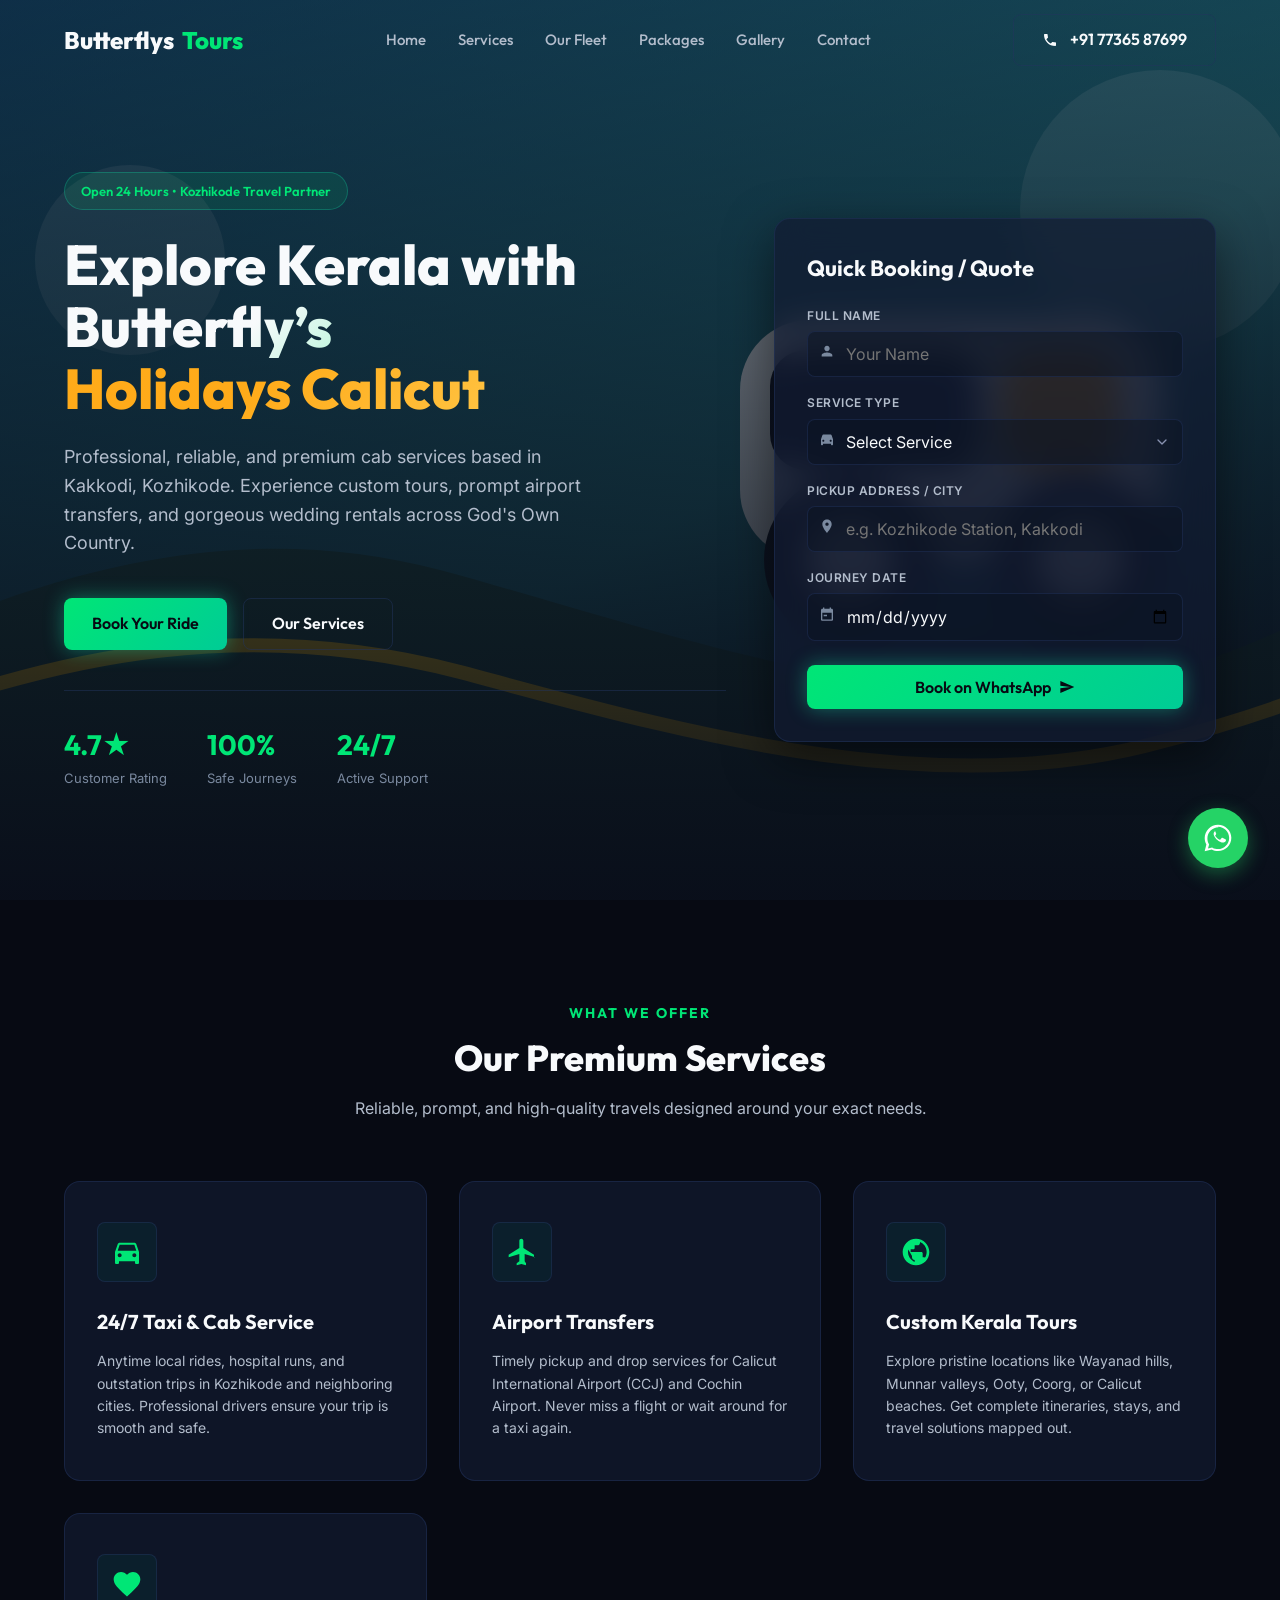
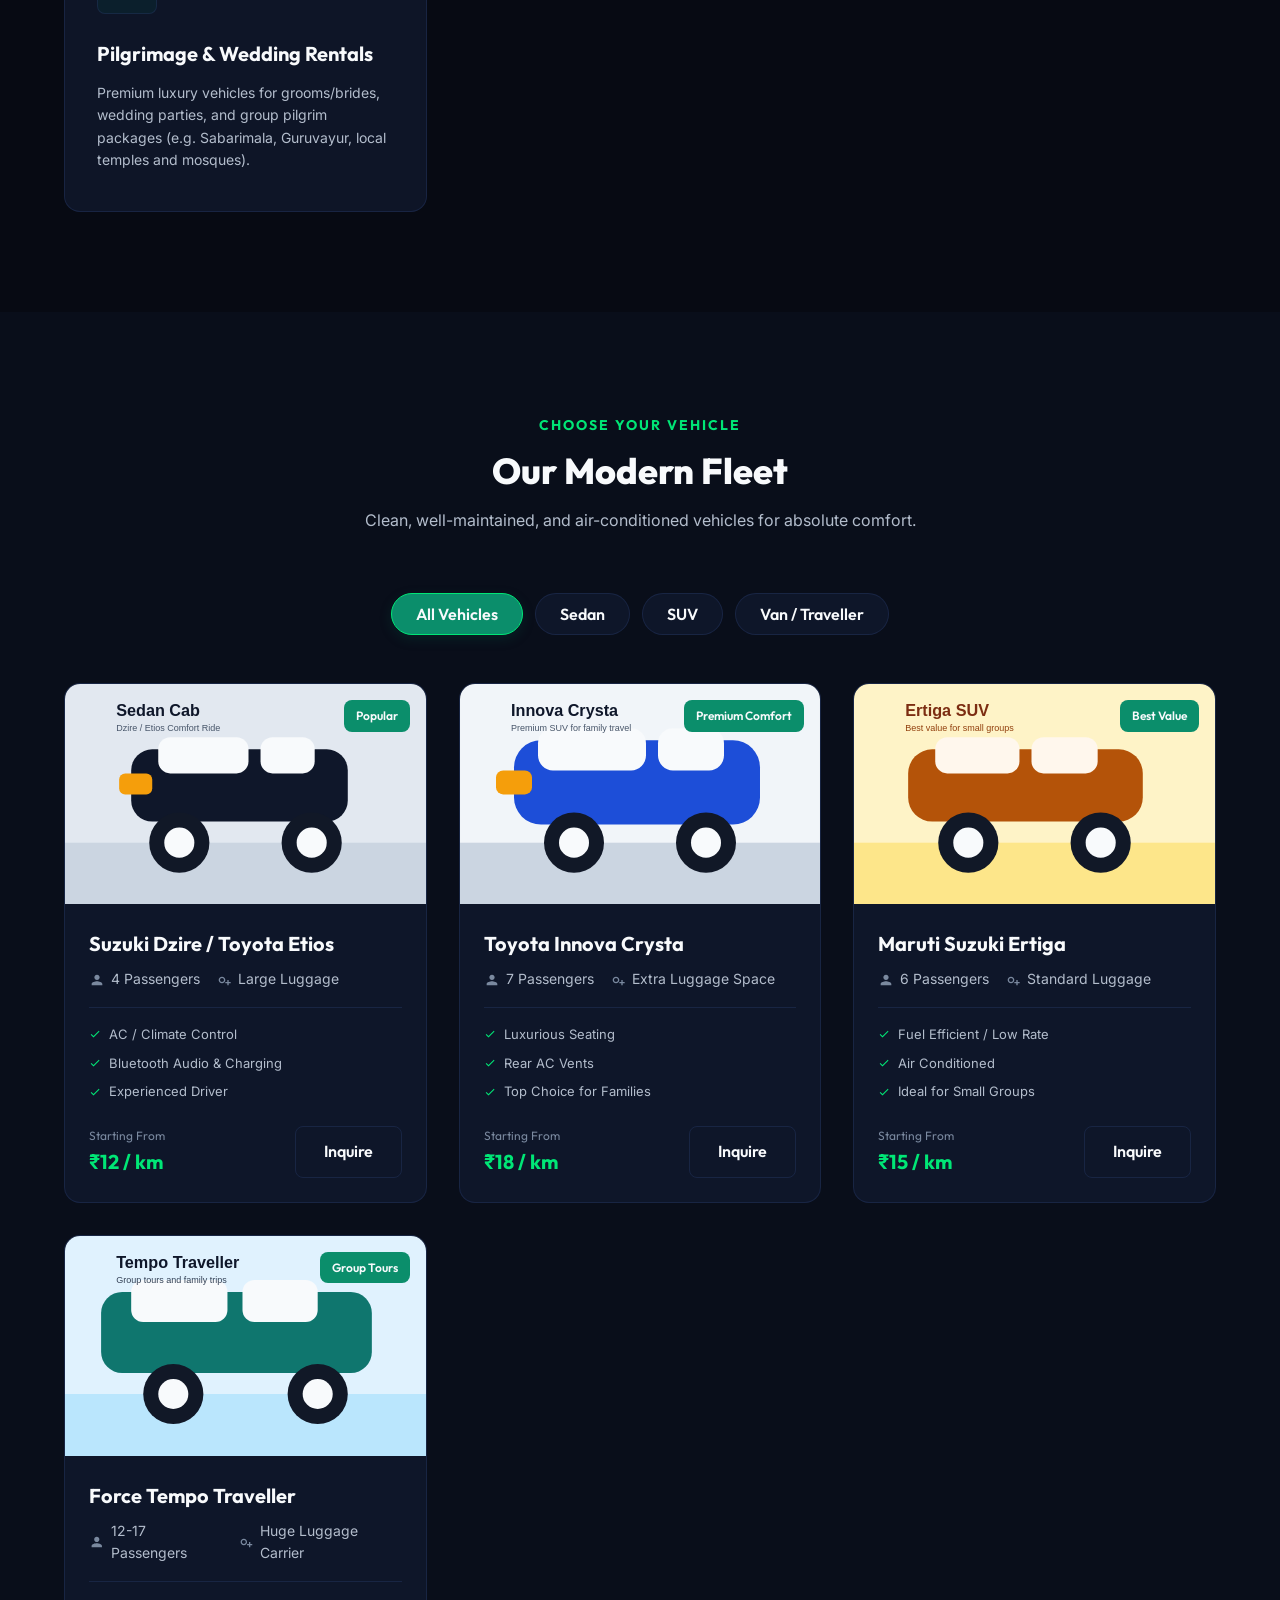
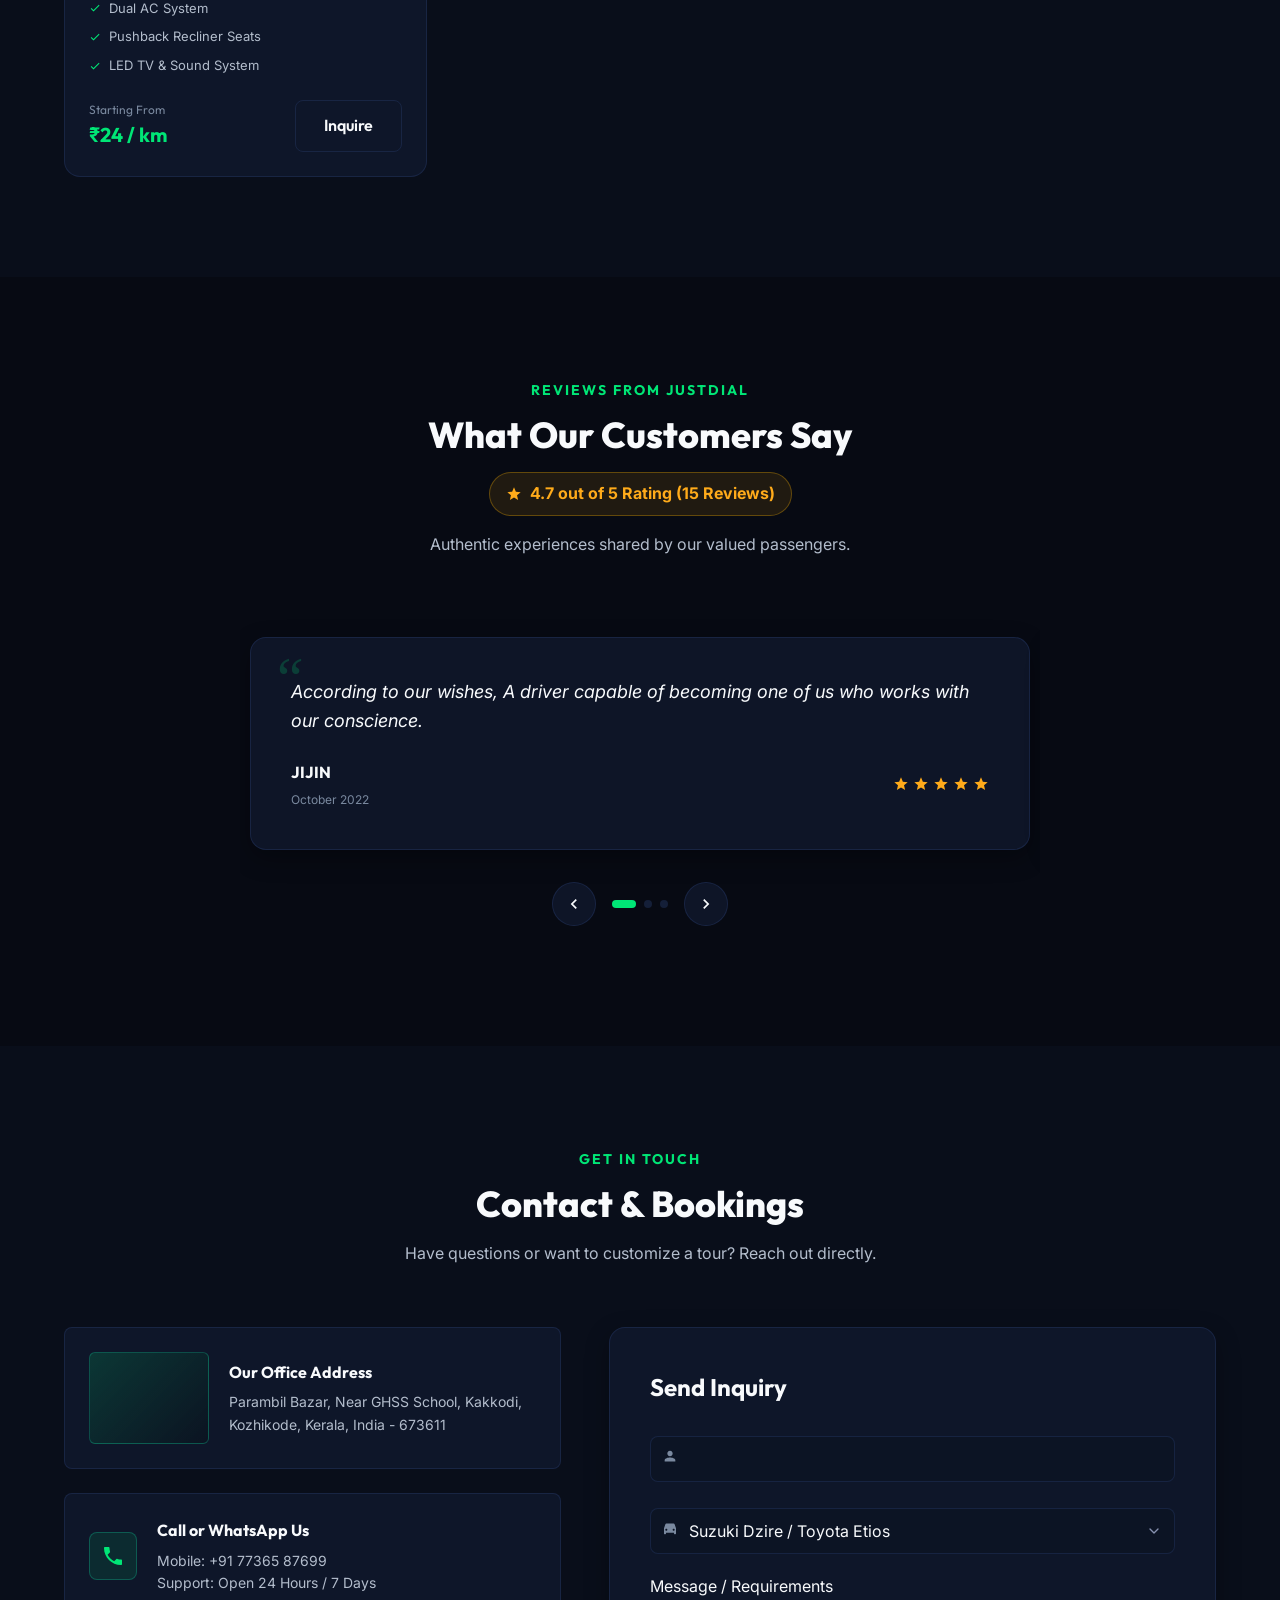
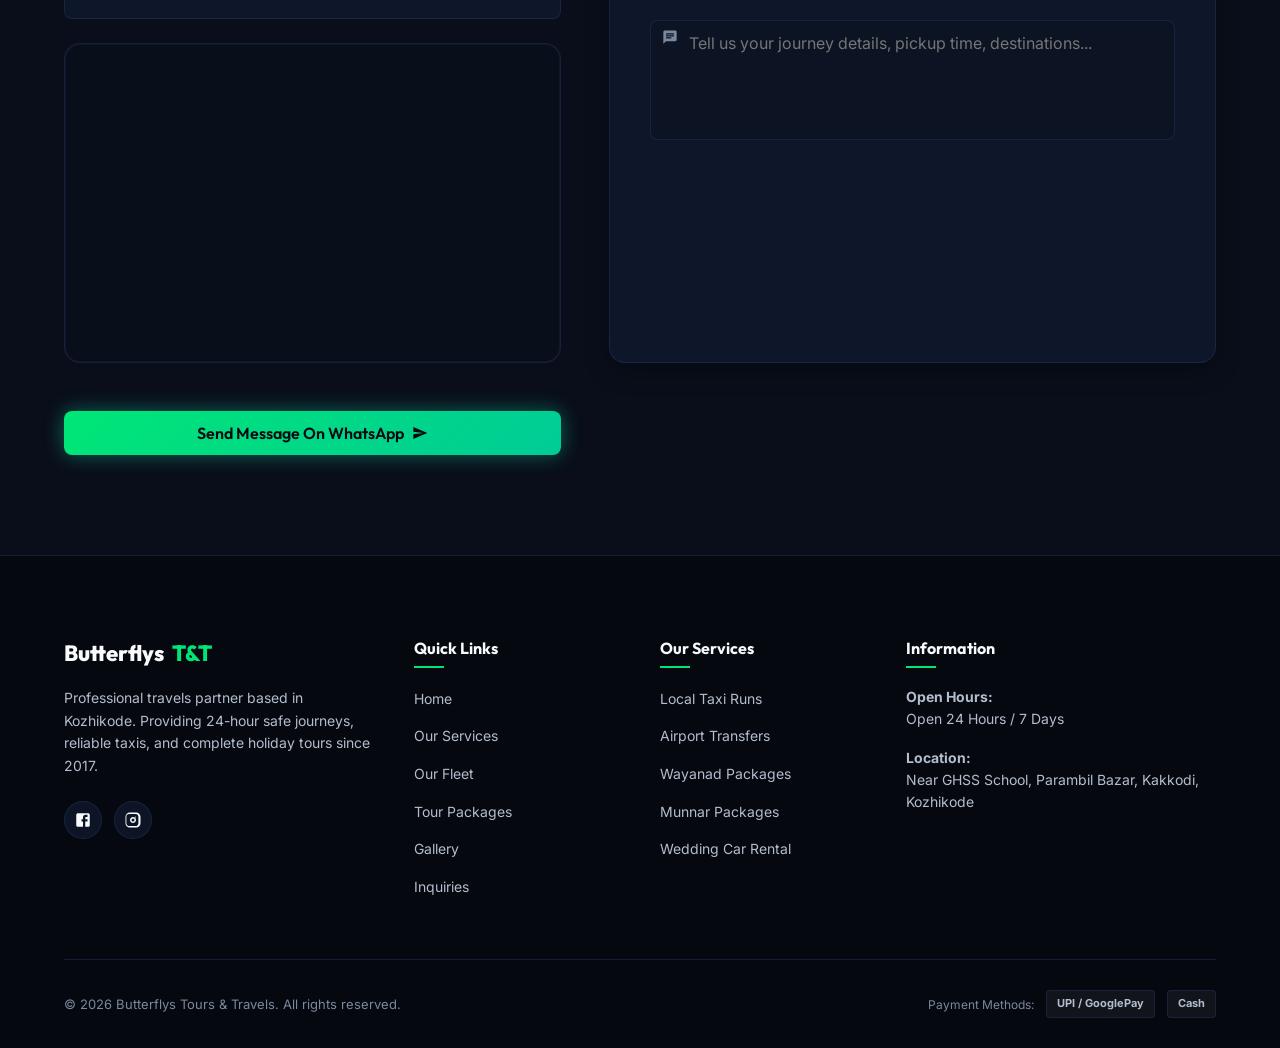
==== commit ef6037ec: "feat: implement content-driven architecture with JSON data sources and dynamic loader script" ====
--- a/index.html
+++ b/index.html
@@ -4,7 +4,7 @@
 <head>
     <meta charset="UTF-8">
     <meta name="viewport" content="width=device-width, initial-scale=1.0">
-    <title>Butterflys Tours & Travels | Premium Cab Service & Tour Packages in Kozhikode</title>
+    <title>Butterfly’s Holidays Calicut | Premium Cab Service & Tour Packages in Kozhikode</title>
 
     <!-- SEO Meta Tags -->
     <meta name="description"
@@ -31,37 +31,31 @@
     <link rel="stylesheet" href="style.css">
 </head>
 
-<body>
+<body data-page="home">
 
     <!-- Header / Navigation -->
     <header class="header" id="header">
         <div class="container">
-            <a href="#home" class="logo" id="logo-link">
+            <a href="#home" class="logo" id="logo-link" data-site="logo-text">
                 <!-- Inline Butterfly SVG Logo -->
                 <svg class="logo-butterfly" viewBox="0 0 24 24">
                     <path
                         d="M12 21c-.5 0-1-.3-1.3-.8L8.4 16c-1.3-.2-2.5-.9-3.3-1.9-.9-1.1-1.3-2.6-1-4.1.3-1.6 1.4-3 3-3.6 1.1-.5 2.3-.4 3.4.1.7.3 1.2.7 1.5 1.2.3-.5.8-.9 1.5-1.2 1.1-.5 2.3-.5 3.4-.1 1.6.6 2.7 2 3 3.6.3 1.5-.1 3-.9 4.1-.8 1-2 1.7-3.3 1.9l-2.3 4.2c-.3.5-.8.8-1.3.8zm-2.4-7l2.4 4.3 2.4-4.3c1.1-.2 2.1-.8 2.7-1.6.7-.9 1-2.1.8-3.2-.2-1.1-1-2.1-2.1-2.5-.8-.3-1.7-.3-2.4.1-.6.3-1.1.9-1.4 1.6l-.3.6-.3-.6c-.3-.7-.8-1.3-1.4-1.6-.7-.4-1.6-.4-2.4-.1-1.1.4-1.9 1.4-2.1 2.5-.2 1.1.1 2.3.8 3.2.7.8 1.7 1.4 2.7 1.6z" />
                 </svg>
-                Butterflys <span>Tours</span>
             </a>
 
             <nav class="nav-menu" id="nav-menu">
-                <a href="#home" class="nav-link active">Home</a>
-                <a href="#services" class="nav-link">Services</a>
-                <a href="#fleet" class="nav-link">Our Fleet</a>
-                <a href="packages.html" class="nav-link">Packages</a>
-                <a href="gallery.html" class="nav-link">Gallery</a>
-                <a href="#contact" class="nav-link">Contact</a>
+                <!-- Navigation links populated by content-loader.js -->
             </nav>
 
             <div class="nav-actions">
-                <a href="tel:+917736587699" class="btn btn-outline" id="call-now-btn">
+                <a href="tel:+917736587699" class="btn btn-outline" id="call-now-btn" data-site="phone-link">
                     <svg width="16" height="16" viewBox="0 0 24 24" fill="currentColor"
                         style="vertical-align: middle; margin-right: 4px;">
                         <path
                             d="M20 15.5c-1.2 0-2.4-.2-3.6-.6-.3-.1-.7 0-1 .2l-2.2 2.2c-2.8-1.4-5.1-3.8-6.6-6.6l2.2-2.2c.3-.3.4-.7.2-1-.3-1.1-.5-2.3-.5-3.5 0-.6-.4-1-1-1H4c-.6 0-1 .4-1 1 0 9.4 7.6 17 17 17 .6 0 1-.4 1-1v-3.5c0-.6-.4-1-1-1z" />
                     </svg>
-                    +91 77365 87699
+                    <span data-site="phone-label"></span>
                 </a>
             </div>
 
@@ -79,18 +73,13 @@
         <div class="container">
             <div class="hero-grid">
                 <div class="hero-content">
-                    <div class="hero-badge">
-                        <span class="pulse-dot"></span> Open 24 Hours • Kozhikode Travel Partner
-                    </div>
+                    <div class="hero-badge" data-home="hero-badge"></div>
                     <h1 class="hero-title">
-                        Explore Kerala with
-                        <span class="text-gradient">Butterflys Tours</span>
-                        <span class="text-gradient-gold">&amp; Travels</span>
+                        <span data-home="hero-title-1"></span>
+                        <span class="text-gradient" data-home="hero-gradient"></span>
+                        <span class="text-gradient-gold" data-home="hero-gold"></span>
                     </h1>
-                    <p class="hero-desc">
-                        Professional, reliable, and premium cab services based in Kakkodi, Kozhikode. Experience custom
-                        tours, prompt airport transfers, and gorgeous wedding rentals across God's Own Country.
-                    </p>
+                    <p class="hero-desc" data-home="hero-desc"></p>
                     <div class="hero-buttons">
                         <a href="#contact" class="btn btn-accent" id="hero-book-btn">Book Your Ride</a>
                         <a href="#services" class="btn btn-outline" id="hero-more-btn">Our Services</a>
@@ -113,7 +102,7 @@
 
                 <!-- Quick Inquiry / Booking Form -->
                 <div class="hero-booking-card">
-                    <h3 class="booking-card-title">Quick Booking / Quote</h3>
+                    <h3 class="booking-card-title" data-home="booking-card-title"></h3>
                     <form class="booking-form" id="hero-booking-form">
                         <div class="form-group">
                             <label for="booking-name">Full Name</label>
@@ -176,7 +165,7 @@
                         </div>
 
                         <button type="submit" class="btn btn-accent" id="submit-booking-btn">
-                            Book on WhatsApp
+                            <span data-home="booking-submit-label"></span>
                             <svg width="16" height="16" viewBox="0 0 24 24" fill="currentColor">
                                 <path d="M2.01 21L23 12 2.01 3 2 10l15 2-15 2z" />
                             </svg>
@@ -191,63 +180,12 @@
     <section class="services section-padding" id="services">
         <div class="container">
             <div class="section-header text-center">
-                <span class="section-tag">What We Offer</span>
-                <h2 class="section-title">Our Premium Services</h2>
-                <p class="section-desc">Reliable, prompt, and high-quality travels designed around your exact needs.</p>
-            </div>
-
+                <span class="section-tag" data-home="services-tag"></span>
+                <h2 class="section-title" data-home="services-title"></h2>
+                <p class="section-desc" data-home="services-desc"></p>
+            </div>
             <div class="services-grid">
-                <!-- Service 1 -->
-                <div class="service-card">
-                    <div class="service-icon-box">
-                        <svg viewBox="0 0 24 24">
-                            <path
-                                d="M18.92 6.01C18.72 5.42 18.16 5 17.5 5h-11c-.66 0-1.21.42-1.42 1.01L3 12v8c0 .55.45 1 1 1h1c.55 0 1-.45 1-1v-1h12v1c0 .55.45 1 1 1h1c.55 0 1-.45 1-1v-8l-2.08-5.99zM6.5 16c-.83 0-1.5-.67-1.5-1.5S5.67 13 6.5 13s1.5.67 1.5 1.5S7.33 16 6.5 16zm11 0c-.83 0-1.5-.67-1.5-1.5s.67-1.5 1.5-1.5 1.5.67 1.5 1.5-.67 1.5-1.5 1.5zM5 11l1.5-4.5h11L19 11H5z" />
-                        </svg>
-                    </div>
-                    <h3 class="service-title">24/7 Taxi &amp; Cab Service</h3>
-                    <p class="service-desc">Anytime local rides, hospital runs, and outstation trips in Kozhikode and
-                        neighboring cities. Professional drivers ensure your trip is smooth and safe.</p>
-                </div>
-
-                <!-- Service 2 -->
-                <div class="service-card">
-                    <div class="service-icon-box">
-                        <svg viewBox="0 0 24 24">
-                            <path
-                                d="M21 16v-2l-8-5V3.5c0-.83-.67-1.5-1.5-1.5S10 2.67 10 3.5V9l-8 5v2l8-2.5V19l-2 1.5V22l3.5-1 3.5 1v-1.5L14 19v-5.5l8 2.5z" />
-                        </svg>
-                    </div>
-                    <h3 class="service-title">Airport Transfers</h3>
-                    <p class="service-desc">Timely pickup and drop services for Calicut International Airport (CCJ) and
-                        Cochin Airport. Never miss a flight or wait around for a taxi again.</p>
-                </div>
-
-                <!-- Service 3 -->
-                <div class="service-card">
-                    <div class="service-icon-box">
-                        <svg viewBox="0 0 24 24">
-                            <path
-                                d="M12 2C6.48 2 2 6.48 2 12s4.48 10 10 10 10-4.48 10-10S17.52 2 12 2zm1 17.93c-3.95-.49-7-3.85-7-7.93 0-.62.08-1.21.21-1.79L9 15v1c0 1.1.9 2 2 2v1.93zm6.9-2.54c-.26-.81-1-1.39-1.9-1.39h-1v-3c0-.55-.45-1-1-1H8v-2h2c.55 0 1-.45 1-1V7h2c1.1 0 2-.9 2-2v-.41c2.93 1.19 5 4.06 5 7.41 0 2.08-.8 3.97-2.1 5.39z" />
-                        </svg>
-                    </div>
-                    <h3 class="service-title">Custom Kerala Tours</h3>
-                    <p class="service-desc">Explore pristine locations like Wayanad hills, Munnar valleys, Ooty, Coorg,
-                        or Calicut beaches. Get complete itineraries, stays, and travel solutions mapped out.</p>
-                </div>
-
-                <!-- Service 4 -->
-                <div class="service-card">
-                    <div class="service-icon-box">
-                        <svg viewBox="0 0 24 24">
-                            <path
-                                d="M12 21.35l-1.45-1.32C5.4 15.36 2 12.28 2 8.5 2 5.42 4.42 3 7.5 3c1.74 0 3.41.81 4.5 2.09C13.09 3.81 14.76 3 16.5 3 19.58 3 22 5.42 22 8.5c0 3.78-3.4 6.86-8.55 11.54L12 21.35z" />
-                        </svg>
-                    </div>
-                    <h3 class="service-title">Pilgrimage &amp; Wedding Rentals</h3>
-                    <p class="service-desc">Premium luxury vehicles for grooms/brides, wedding parties, and group
-                        pilgrim packages (e.g. Sabarimala, Guruvayur, local temples and mosques).</p>
-                </div>
+                <!-- Services generated by content-loader.js -->
             </div>
         </div>
     </section>
@@ -256,9 +194,9 @@
     <section class="fleet section-padding" id="fleet">
         <div class="container">
             <div class="section-header text-center">
-                <span class="section-tag">Choose Your Vehicle</span>
-                <h2 class="section-title">Our Modern Fleet</h2>
-                <p class="section-desc">Clean, well-maintained, and air-conditioned vehicles for absolute comfort.</p>
+                <span class="section-tag" data-home="fleet-tag"></span>
+                <h2 class="section-title" data-home="fleet-title"></h2>
+                <p class="section-desc" data-home="fleet-desc"></p>
             </div>
 
             <div class="fleet-tabs">
@@ -269,193 +207,7 @@
             </div>
 
             <div class="fleet-grid">
-                <!-- Dzire/Etios -->
-                <div class="fleet-card" data-category="sedan">
-                    <div class="fleet-img-container">
-                        <img src="assets/images/sedan-cab.svg"
-                            alt="Sedan Dzire/Etios cab">
-                        <span class="fleet-tag">Popular</span>
-                    </div>
-                    <div class="fleet-details">
-                        <h3 class="fleet-name">Suzuki Dzire / Toyota Etios</h3>
-                        <div class="fleet-capacity">
-                            <div class="fleet-capacity-item">
-                                <svg viewBox="0 0 24 24">
-                                    <path
-                                        d="M12 12c2.21 0 4-1.79 4-4s-1.79-4-4-4-4 1.79-4 4 1.79 4 4 4zm0 2c-2.67 0-8 1.34-8 4v2h16v-2c0-2.66-5.33-4-8-4z" />
-                                </svg>
-                                4 Passengers
-                            </div>
-                            <div class="fleet-capacity-item">
-                                <svg viewBox="0 0 24 24">
-                                    <path
-                                        d="M19 15v-3h-2v3h-3v2h3v3h2v-3h3v-2h-3zM9 17c-2.76 0-5-2.24-5-5s2.24-5 5-5 5 2.24 5 5-2.24 5-5 5zm0-8c-1.66 0-3 1.34-3 3s1.34 3 3 3 3-1.34 3-3-1.34-3-3-3z" />
-                                </svg>
-                                Large Luggage
-                            </div>
-                        </div>
-                        <ul class="fleet-features">
-                            <li><svg viewBox="0 0 24 24">
-                                    <path d="M9 16.17L4.83 12l-1.42 1.41L9 19 21 7l-1.41-1.41z" />
-                                </svg> AC / Climate Control</li>
-                            <li><svg viewBox="0 0 24 24">
-                                    <path d="M9 16.17L4.83 12l-1.42 1.41L9 19 21 7l-1.41-1.41z" />
-                                </svg> Bluetooth Audio &amp; Charging</li>
-                            <li><svg viewBox="0 0 24 24">
-                                    <path d="M9 16.17L4.83 12l-1.42 1.41L9 19 21 7l-1.41-1.41z" />
-                                </svg> Experienced Driver</li>
-                        </ul>
-                        <div class="fleet-price-row">
-                            <div class="fleet-price">
-                                <span class="label">Starting From</span>
-                                <span class="amount">₹12 / km</span>
-                            </div>
-                            <a href="#contact" class="btn btn-outline btn-sm booking-link"
-                                data-car="Sedan (Dzire/Etios)">Inquire</a>
-                        </div>
-                    </div>
-                </div>
-
-                <!-- Innova Crysta -->
-                <div class="fleet-card" data-category="suv">
-                    <div class="fleet-img-container">
-                        <img src="assets/images/innova-crysta.svg"
-                            alt="Innova Crysta SUV cab">
-                        <span class="fleet-tag">Premium Comfort</span>
-                    </div>
-                    <div class="fleet-details">
-                        <h3 class="fleet-name">Toyota Innova Crysta</h3>
-                        <div class="fleet-capacity">
-                            <div class="fleet-capacity-item">
-                                <svg viewBox="0 0 24 24">
-                                    <path
-                                        d="M12 12c2.21 0 4-1.79 4-4s-1.79-4-4-4-4 1.79-4 4 1.79 4 4 4zm0 2c-2.67 0-8 1.34-8 4v2h16v-2c0-2.66-5.33-4-8-4z" />
-                                </svg>
-                                7 Passengers
-                            </div>
-                            <div class="fleet-capacity-item">
-                                <svg viewBox="0 0 24 24">
-                                    <path
-                                        d="M19 15v-3h-2v3h-3v2h3v3h2v-3h3v-2h-3zM9 17c-2.76 0-5-2.24-5-5s2.24-5 5-5 5 2.24 5 5-2.24 5-5 5zm0-8c-1.66 0-3 1.34-3 3s1.34 3 3 3 3-1.34 3-3-1.34-3-3-3z" />
-                                </svg>
-                                Extra Luggage Space
-                            </div>
-                        </div>
-                        <ul class="fleet-features">
-                            <li><svg viewBox="0 0 24 24">
-                                    <path d="M9 16.17L4.83 12l-1.42 1.41L9 19 21 7l-1.41-1.41z" />
-                                </svg> Luxurious Seating</li>
-                            <li><svg viewBox="0 0 24 24">
-                                    <path d="M9 16.17L4.83 12l-1.42 1.41L9 19 21 7l-1.41-1.41z" />
-                                </svg> Rear AC Vents</li>
-                            <li><svg viewBox="0 0 24 24">
-                                    <path d="M9 16.17L4.83 12l-1.42 1.41L9 19 21 7l-1.41-1.41z" />
-                                </svg> Top Choice for Families</li>
-                        </ul>
-                        <div class="fleet-price-row">
-                            <div class="fleet-price">
-                                <span class="label">Starting From</span>
-                                <span class="amount">₹18 / km</span>
-                            </div>
-                            <a href="#contact" class="btn btn-outline btn-sm booking-link"
-                                data-car="Toyota Innova Crysta">Inquire</a>
-                        </div>
-                    </div>
-                </div>
-
-                <!-- Ertiga SUV -->
-                <div class="fleet-card" data-category="suv">
-                    <div class="fleet-img-container">
-                        <img src="assets/images/ertiga-suv.svg"
-                            alt="Maruti Ertiga SUV cab">
-                        <span class="fleet-tag">Best Value</span>
-                    </div>
-                    <div class="fleet-details">
-                        <h3 class="fleet-name">Maruti Suzuki Ertiga</h3>
-                        <div class="fleet-capacity">
-                            <div class="fleet-capacity-item">
-                                <svg viewBox="0 0 24 24">
-                                    <path
-                                        d="M12 12c2.21 0 4-1.79 4-4s-1.79-4-4-4-4 1.79-4 4 1.79 4 4 4zm0 2c-2.67 0-8 1.34-8 4v2h16v-2c0-2.66-5.33-4-8-4z" />
-                                </svg>
-                                6 Passengers
-                            </div>
-                            <div class="fleet-capacity-item">
-                                <svg viewBox="0 0 24 24">
-                                    <path
-                                        d="M19 15v-3h-2v3h-3v2h3v3h2v-3h3v-2h-3zM9 17c-2.76 0-5-2.24-5-5s2.24-5 5-5 5 2.24 5 5-2.24 5-5 5zm0-8c-1.66 0-3 1.34-3 3s1.34 3 3 3 3-1.34 3-3-1.34-3-3-3z" />
-                                </svg>
-                                Standard Luggage
-                            </div>
-                        </div>
-                        <ul class="fleet-features">
-                            <li><svg viewBox="0 0 24 24">
-                                    <path d="M9 16.17L4.83 12l-1.42 1.41L9 19 21 7l-1.41-1.41z" />
-                                </svg> Fuel Efficient / Low Rate</li>
-                            <li><svg viewBox="0 0 24 24">
-                                    <path d="M9 16.17L4.83 12l-1.42 1.41L9 19 21 7l-1.41-1.41z" />
-                                </svg> Air Conditioned</li>
-                            <li><svg viewBox="0 0 24 24">
-                                    <path d="M9 16.17L4.83 12l-1.42 1.41L9 19 21 7l-1.41-1.41z" />
-                                </svg> Ideal for Small Groups</li>
-                        </ul>
-                        <div class="fleet-price-row">
-                            <div class="fleet-price">
-                                <span class="label">Starting From</span>
-                                <span class="amount">₹15 / km</span>
-                            </div>
-                            <a href="#contact" class="btn btn-outline btn-sm booking-link"
-                                data-car="Maruti Ertiga">Inquire</a>
-                        </div>
-                    </div>
-                </div>
-
-                <!-- Tempo Traveller -->
-                <div class="fleet-card" data-category="traveller">
-                    <div class="fleet-img-container">
-                        <img src="assets/images/tempo-traveller.svg"
-                            alt="Tempo Traveller tour van">
-                        <span class="fleet-tag">Group Tours</span>
-                    </div>
-                    <div class="fleet-details">
-                        <h3 class="fleet-name">Force Tempo Traveller</h3>
-                        <div class="fleet-capacity">
-                            <div class="fleet-capacity-item">
-                                <svg viewBox="0 0 24 24">
-                                    <path
-                                        d="M12 12c2.21 0 4-1.79 4-4s-1.79-4-4-4-4 1.79-4 4 1.79 4 4 4zm0 2c-2.67 0-8 1.34-8 4v2h16v-2c0-2.66-5.33-4-8-4z" />
-                                </svg>
-                                12-17 Passengers
-                            </div>
-                            <div class="fleet-capacity-item">
-                                <svg viewBox="0 0 24 24">
-                                    <path
-                                        d="M19 15v-3h-2v3h-3v2h3v3h2v-3h3v-2h-3zM9 17c-2.76 0-5-2.24-5-5s2.24-5 5-5 5 2.24 5 5-2.24 5-5 5zm0-8c-1.66 0-3 1.34-3 3s1.34 3 3 3 3-1.34 3-3-1.34-3-3-3z" />
-                                </svg>
-                                Huge Luggage Carrier
-                            </div>
-                        </div>
-                        <ul class="fleet-features">
-                            <li><svg viewBox="0 0 24 24">
-                                    <path d="M9 16.17L4.83 12l-1.42 1.41L9 19 21 7l-1.41-1.41z" />
-                                </svg> Dual AC System</li>
-                            <li><svg viewBox="0 0 24 24">
-                                    <path d="M9 16.17L4.83 12l-1.42 1.41L9 19 21 7l-1.41-1.41z" />
-                                </svg> Pushback Recliner Seats</li>
-                            <li><svg viewBox="0 0 24 24">
-                                    <path d="M9 16.17L4.83 12l-1.42 1.41L9 19 21 7l-1.41-1.41z" />
-                                </svg> LED TV &amp; Sound System</li>
-                        </ul>
-                        <div class="fleet-price-row">
-                            <div class="fleet-price">
-                                <span class="label">Starting From</span>
-                                <span class="amount">₹24 / km</span>
-                            </div>
-                            <a href="#contact" class="btn btn-outline btn-sm booking-link"
-                                data-car="Tempo Traveller">Inquire</a>
-                        </div>
-                    </div>
-                </div>
+                <!-- Fleet cards generated by content-loader.js -->
             </div>
         </div>
     </section>
@@ -464,8 +216,8 @@
     <section class="testimonials section-padding" id="testimonials">
         <div class="container">
             <div class="section-header text-center">
-                <span class="section-tag">Reviews from Justdial</span>
-                <h2 class="section-title">What Our Customers Say</h2>
+                <span class="section-tag" data-home="testimonials-tag"></span>
+                <h2 class="section-title" data-home="testimonials-title"></h2>
 
                 <!-- Aggregate rating badge -->
                 <div class="rating-badge">
@@ -473,126 +225,15 @@
                         <path
                             d="M12 17.27L18.18 21l-1.64-7.03L22 9.24l-7.19-.61L12 2 9.19 8.63 2 9.24l5.46 4.73L5.82 21z" />
                     </svg>
-                    <span>4.7 out of 5 Rating (15 Reviews)</span>
-                </div>
-
-                <p class="section-desc">Authentic experiences shared by our valued passengers.</p>
+                    <span data-home="rating-text"></span>
+                </div>
+
+                <p class="section-desc" data-home="testimonials-desc"></p>
             </div>
 
             <div class="testimonials-slider">
                 <div class="testimonial-track" id="testimonial-track">
-                    <!-- Review 1 -->
-                    <div class="testimonial-card">
-                        <div class="testimonial-content">
-                            <p class="testimonial-quote">
-                                According to our wishes, A driver capable of becoming one of us who works with our
-                                conscience.
-                            </p>
-                            <div class="testimonial-author">
-                                <div class="author-info">
-                                    <h4>JIJIN</h4>
-                                    <p>October 2022</p>
-                                </div>
-                                <div class="author-stars">
-                                    <!-- 5 stars -->
-                                    <svg viewBox="0 0 24 24">
-                                        <path
-                                            d="M12 17.27L18.18 21l-1.64-7.03L22 9.24l-7.19-.61L12 2 9.19 8.63 2 9.24l5.46 4.73L5.82 21z" />
-                                    </svg>
-                                    <svg viewBox="0 0 24 24">
-                                        <path
-                                            d="M12 17.27L18.18 21l-1.64-7.03L22 9.24l-7.19-.61L12 2 9.19 8.63 2 9.24l5.46 4.73L5.82 21z" />
-                                    </svg>
-                                    <svg viewBox="0 0 24 24">
-                                        <path
-                                            d="M12 17.27L18.18 21l-1.64-7.03L22 9.24l-7.19-.61L12 2 9.19 8.63 2 9.24l5.46 4.73L5.82 21z" />
-                                    </svg>
-                                    <svg viewBox="0 0 24 24">
-                                        <path
-                                            d="M12 17.27L18.18 21l-1.64-7.03L22 9.24l-7.19-.61L12 2 9.19 8.63 2 9.24l5.46 4.73L5.82 21z" />
-                                    </svg>
-                                    <svg viewBox="0 0 24 24">
-                                        <path
-                                            d="M12 17.27L18.18 21l-1.64-7.03L22 9.24l-7.19-.61L12 2 9.19 8.63 2 9.24l5.46 4.73L5.82 21z" />
-                                    </svg>
-                                </div>
-                            </div>
-                        </div>
-                    </div>
-
-                    <!-- Review 2 -->
-                    <div class="testimonial-card">
-                        <div class="testimonial-content">
-                            <p class="testimonial-quote">
-                                Very good service and extremely polite behavior. Highly recommended for long tours.
-                            </p>
-                            <div class="testimonial-author">
-                                <div class="author-info">
-                                    <h4>arjun</h4>
-                                    <p>July 2022</p>
-                                </div>
-                                <div class="author-stars">
-                                    <svg viewBox="0 0 24 24">
-                                        <path
-                                            d="M12 17.27L18.18 21l-1.64-7.03L22 9.24l-7.19-.61L12 2 9.19 8.63 2 9.24l5.46 4.73L5.82 21z" />
-                                    </svg>
-                                    <svg viewBox="0 0 24 24">
-                                        <path
-                                            d="M12 17.27L18.18 21l-1.64-7.03L22 9.24l-7.19-.61L12 2 9.19 8.63 2 9.24l5.46 4.73L5.82 21z" />
-                                    </svg>
-                                    <svg viewBox="0 0 24 24">
-                                        <path
-                                            d="M12 17.27L18.18 21l-1.64-7.03L22 9.24l-7.19-.61L12 2 9.19 8.63 2 9.24l5.46 4.73L5.82 21z" />
-                                    </svg>
-                                    <svg viewBox="0 0 24 24">
-                                        <path
-                                            d="M12 17.27L18.18 21l-1.64-7.03L22 9.24l-7.19-.61L12 2 9.19 8.63 2 9.24l5.46 4.73L5.82 21z" />
-                                    </svg>
-                                    <svg viewBox="0 0 24 24">
-                                        <path
-                                            d="M12 17.27L18.18 21l-1.64-7.03L22 9.24l-7.19-.61L12 2 9.19 8.63 2 9.24l5.46 4.73L5.82 21z" />
-                                    </svg>
-                                </div>
-                            </div>
-                        </div>
-                    </div>
-
-                    <!-- Review 3 -->
-                    <div class="testimonial-card">
-                        <div class="testimonial-content">
-                            <p class="testimonial-quote">
-                                Good driver and good service. We had a great airport pickup experience at midnight.
-                            </p>
-                            <div class="testimonial-author">
-                                <div class="author-info">
-                                    <h4>Rinju</h4>
-                                    <p>October 2022</p>
-                                </div>
-                                <div class="author-stars">
-                                    <svg viewBox="0 0 24 24">
-                                        <path
-                                            d="M12 17.27L18.18 21l-1.64-7.03L22 9.24l-7.19-.61L12 2 9.19 8.63 2 9.24l5.46 4.73L5.82 21z" />
-                                    </svg>
-                                    <svg viewBox="0 0 24 24">
-                                        <path
-                                            d="M12 17.27L18.18 21l-1.64-7.03L22 9.24l-7.19-.61L12 2 9.19 8.63 2 9.24l5.46 4.73L5.82 21z" />
-                                    </svg>
-                                    <svg viewBox="0 0 24 24">
-                                        <path
-                                            d="M12 17.27L18.18 21l-1.64-7.03L22 9.24l-7.19-.61L12 2 9.19 8.63 2 9.24l5.46 4.73L5.82 21z" />
-                                    </svg>
-                                    <svg viewBox="0 0 24 24">
-                                        <path
-                                            d="M12 17.27L18.18 21l-1.64-7.03L22 9.24l-7.19-.61L12 2 9.19 8.63 2 9.24l5.46 4.73L5.82 21z" />
-                                    </svg>
-                                    <svg viewBox="0 0 24 24">
-                                        <path
-                                            d="M12 17.27L18.18 21l-1.64-7.03L22 9.24l-7.19-.61L12 2 9.19 8.63 2 9.24l5.46 4.73L5.82 21z" />
-                                    </svg>
-                                </div>
-                            </div>
-                        </div>
-                    </div>
+                    <!-- Testimonials generated by content-loader.js -->
                 </div>
 
                 <!-- Controls -->
@@ -617,9 +258,9 @@
     <section class="contact section-padding" id="contact">
         <div class="container">
             <div class="section-header text-center">
-                <span class="section-tag">Get In Touch</span>
-                <h2 class="section-title">Contact &amp; Bookings</h2>
-                <p class="section-desc">Have questions or want to customize a tour? Reach out directly.</p>
+                <span class="section-tag" data-home="contact-tag"></span>
+                <h2 class="section-title" data-home="contact-title"></h2>
+                <p class="section-desc" data-home="contact-desc"></p>
             </div>
 
             <div class="contact-grid">
@@ -629,15 +270,14 @@
                         <!-- Location Card -->
                         <div class="contact-item-card">
                             <div class="contact-icon-box map-preview">
-                                <!-- <svg viewBox="0 0 24 24"><path d="M12 2C8.13 2 5 5.13 5 9c0 5.25 7 13 7 13s7-7.75 7-13c0-3.87-3.13-7-7-7zm0 9.5c-1.38 0-2.5-1.12-2.5-2.5s1.12-2.5 2.5-2.5 2.5 1.12 2.5 2.5-1.12 2.5-2.5 2.5z"/></svg> -->
-                                <iframe class="map-preview-iframe"
+                                <iframe class="map-preview-iframe" data-site="map-embed"
                                     src="https://www.google.com/maps/embed?pb=!1m14!1m12!1m3!1d999.4711774017176!2d75.82825408751809!3d11.316872151579709!2m3!1f0!2f0!3f0!3m2!1i1024!2i768!4f13.1!5e1!3m2!1sen!2sin!4v1783361921796!5m2!1sen!2sin"
                                     allowfullscreen="" loading="lazy"
                                     referrerpolicy="strict-origin-when-cross-origin"></iframe>
                             </div>
                             <div class="contact-details-box">
-                                <h4>Our Office Address</h4>
-                                <p>Parambil Bazar, Near GHSS School, Kakkodi, Kozhikode, Kerala, India - 673611</p>
+                                <h4 data-home="office-label"></h4>
+                                <p data-site="office-address"></p>
                             </div>
                         </div>
 
@@ -650,17 +290,16 @@
                                 </svg>
                             </div>
                             <div class="contact-details-box">
-                                <h4>Call or WhatsApp Us</h4>
-                                <p>Mobile: <a href="tel:+917736587699">+91 77365 87699</a></p>
-                                <p>Support: 24 Hours / 7 Days a week</p>
+                                <h4 data-home="phone-label"></h4>
+                                <p>Mobile: <a href="tel:+917736587699" data-site="contact-phone-link"></a></p>
+                                <p data-site="contact-support-hours"></p>
                             </div>
                         </div>
                     </div>
 
                     <!-- OpenStreetMap or Static Google Map Embed wrapper (fallback coordinates) -->
                     <div class="map-embed">
-                        <!-- Standard embedded map based on Kozhikode Kakkodi coordinates (11.316586, 75.828780) -->
-                        <iframe class="map-frame" frameborder="0" scrolling="no" marginheight="0"
+                        <iframe class="map-frame" data-site="osm-embed" frameborder="0" scrolling="no" marginheight="0"
                             marginwidth="0"
                             src="https://www.openstreetmap.org/export/embed.html?bbox=75.815%2C11.305%2C75.845%2C11.325&amp;layer=mapnik&amp;marker=11.316586%2C75.82878"
                             style="filter: invert(90%) hue-rotate(180deg) grayscale(30%) contrast(120%);"></iframe>
@@ -669,10 +308,10 @@
 
                 <!-- Contact Form Card -->
                 <div class="contact-form-card">
-                    <h3>Send Inquiry</h3>
+                    <h3 data-home="form-title"></h3>
                     <form class="booking-form" id="contact-booking-form">
                         <div class="form-group">
-                            <label for="contact-name">Your Name</label>
+                            <label for="contact-name" data-home="form-name"></label>
                             <div class="input-wrapper">
                                 <span class="input-icon">
                                     <svg width="16" height="16" viewBox="0 0 24 24" fill="currentColor">
@@ -680,13 +319,12 @@
                                             d="M12 12c2.2 0 4-1.8 4-4s-1.8-4-4-4-4 1.8-4 4 1.8 4 4 4zm0 2c-2.7 0-8 1.3-8 4v2h16v-2c0-2.7-5.3-4-8-4z" />
                                     </svg>
                                 </span>
-                                <input type="text" id="contact-name" class="form-input" placeholder="Enter name"
-                                    required>
-                            </div>
-                        </div>
-
-                        <div class="form-group">
-                            <label for="contact-service">Preferred Vehicle / Package</label>
+                                <input type="text" id="contact-name" class="form-input" required>
+                            </div>
+                        </div>
+
+                        <div class="form-group">
+                            <label for="contact-service" data-home="form-service"></label>
                             <div class="input-wrapper">
                                 <span class="input-icon">
                                     <svg width="16" height="16" viewBox="0 0 24 24" fill="currentColor">
@@ -695,19 +333,13 @@
                                     </svg>
                                 </span>
                                 <select id="contact-service" class="form-select" required>
-                                    <option value="" disabled selected>Select Option</option>
-                                    <option value="Suzuki Dzire / Toyota Etios (Sedan)">Suzuki Dzire / Toyota Etios
-                                    </option>
-                                    <option value="Toyota Innova Crysta (SUV)">Toyota Innova Crysta</option>
-                                    <option value="Maruti Suzuki Ertiga (SUV)">Maruti Suzuki Ertiga</option>
-                                    <option value="Force Tempo Traveller (Van)">Force Tempo Traveller</option>
-                                    <option value="Custom Tour Packages">Custom Tour Packages</option>
-                                    <option value="Airport Pickup / Drop">Airport Pickup / Drop</option>
+                                    <option value="General Inquiry">General Inquiry</option>
+                                    <option value="Tour Package Customization">Tour Package Customization</option>
+                                    <option value="Cab Booking">Cab Booking</option>
+                                    <option value="Corporate / Group Travel">Corporate / Group Travel</option>
                                 </select>
                             </div>
                         </div>
-
-                        <div class="form-group">
                             <label for="contact-msg">Message / Requirements</label>
                             <div class="input-wrapper">
                                 <span class="input-icon" style="top: 20px;">
@@ -723,7 +355,7 @@
                         </div>
 
                         <button type="submit" class="btn btn-accent" id="submit-contact-btn">
-                            Send Message On WhatsApp
+                            <span data-home="form-submit-label"></span>
                             <svg width="16" height="16" viewBox="0 0 24 24" fill="currentColor">
                                 <path d="M2.01 21L23 12 2.01 3 2 10l15 2-15 2z" />
                             </svg>
@@ -740,23 +372,21 @@
             <div class="footer-grid">
                 <!-- Col 1 -->
                 <div class="footer-col footer-about">
-                    <a href="#home" class="logo mb-2" style="font-size: 22px;">
+                    <a href="#home" class="logo mb-2" style="font-size: 22px;" data-site="footer-logo-text">
                         <svg class="logo-butterfly" viewBox="0 0 24 24" style="width: 28px; height: 28px;">
                             <path
                                 d="M12 21c-.5 0-1-.3-1.3-.8L8.4 16c-1.3-.2-2.5-.9-3.3-1.9-.9-1.1-1.3-2.6-1-4.1.3-1.6 1.4-3 3-3.6 1.1-.5 2.3-.4 3.4.1.7.3 1.2.7 1.5 1.2.3-.5.8-.9 1.5-1.2 1.1-.5 2.3-.5 3.4-.1 1.6.6 2.7 2 3 3.6.3 1.5-.1 3-.9 4.1-.8 1-2 1.7-3.3 1.9l-2.3 4.2c-.3.5-.8.8-1.3.8zm-2.4-7l2.4 4.3 2.4-4.3c1.1-.2 2.1-.8 2.7-1.6.7-.9 1-2.1.8-3.2-.2-1.1-1-2.1-2.1-2.5-.8-.3-1.7-.3-2.4.1-.6.3-1.1.9-1.4 1.6l-.3.6-.3-.6c-.3-.7-.8-1.3-1.4-1.6-.7-.4-1.6-.4-2.4-.1-1.1.4-1.9 1.4-2.1 2.5-.2 1.1.1 2.3.8 3.2.7.8 1.7 1.4 2.7 1.6z" />
                         </svg>
-                        Butterflys <span>T&amp;T</span>
                     </a>
-                    <p>Professional travels partner based in Kozhikode. Providing 24-hour safe journeys, reliable taxis,
-                        and complete holiday tours since 2017.</p>
+                    <p data-site="footer-about"></p>
                     <div class="social-links">
-                        <a href="https://www.facebook.com/" class="social-btn" aria-label="Facebook">
+                        <a href="https://www.facebook.com/" class="social-btn" aria-label="Facebook" data-site="social-facebook">
                             <svg viewBox="0 0 24 24">
                                 <path
                                     d="M5 3h14a2 2 0 0 1 2 2v14a2 2 0 0 1-2 2H5a2 2 0 0 1-2-2V5a2 2 0 0 1 2-2m13 2h-2.5A3.5 3.5 0 0 0 12 8.5V11h-2v3h2v7h3v-7h3v-3h-3V9a1 1 0 0 1 1-1h2V5z" />
                             </svg>
                         </a>
-                        <a href="https://www.instagram.com/" class="social-btn" aria-label="Instagram">
+                        <a href="https://www.instagram.com/" class="social-btn" aria-label="Instagram" data-site="social-instagram">
                             <svg viewBox="0 0 24 24">
                                 <path
                                     d="M7.8 2h8.4C19.4 2 22 4.6 22 7.8v8.4a5.8 5.8 0 0 1-5.8 5.8H7.8C4.6 22 2 19.4 2 16.2V7.8A5.8 5.8 0 0 1 7.8 2m-.8 2a3.8 3.8 0 0 0-3.8 3.8v8.4c0 2.1 1.7 3.8 3.8 3.8h8.4c2.1 0 3.8-1.7 3.8-3.8V7.8c0-2.1-1.7-3.8-3.8-3.8H7.0m5 4c2.2 0 4 1.8 4 4s-1.8 4-4 4-4-1.8-4-4 1.8-4 4-4m0 2a2 2 0 0 0-2 2 2 2 0 0 0 2 2 2 2 0 0 0 2-2 2 2 0 0 0-2-2m3.25-2.75a.75.75 0 1 1 .001 1.501.75.75 0 0 1-.001-1.501z" />
@@ -808,7 +438,7 @@
             </div>
 
             <div class="footer-bottom">
-                <p>&copy; 2026 Butterflys Tours &amp; Travels. All rights reserved.</p>
+                <p data-site="footer-copyright"></p>
                 <div class="footer-payments">
                     <span>Payment Methods:</span>
                     <div class="payment-badge">UPI / GooglePay</div>
@@ -833,6 +463,7 @@
 
     <!-- JS Scripts -->
     <script src="script.js"></script>
+    <script src="js/content-loader.js"></script>
 </body>
 
 </html>
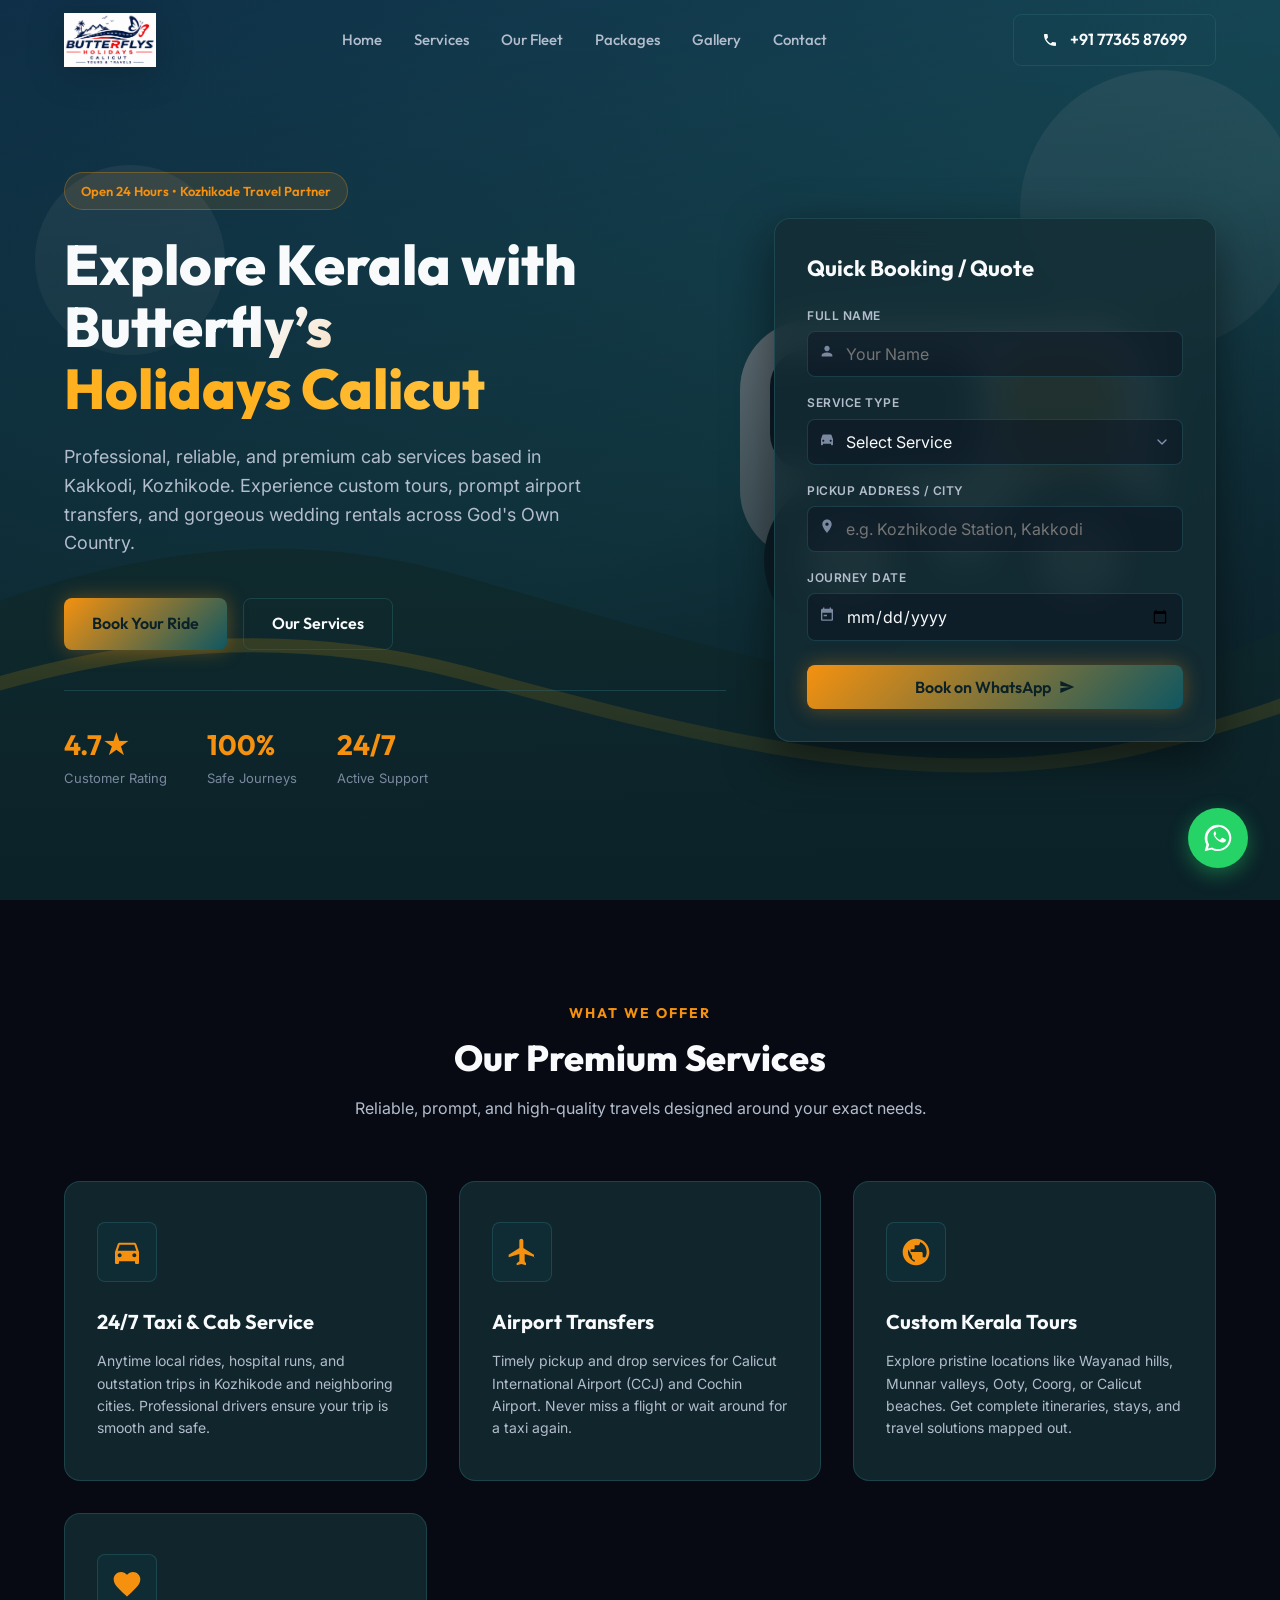
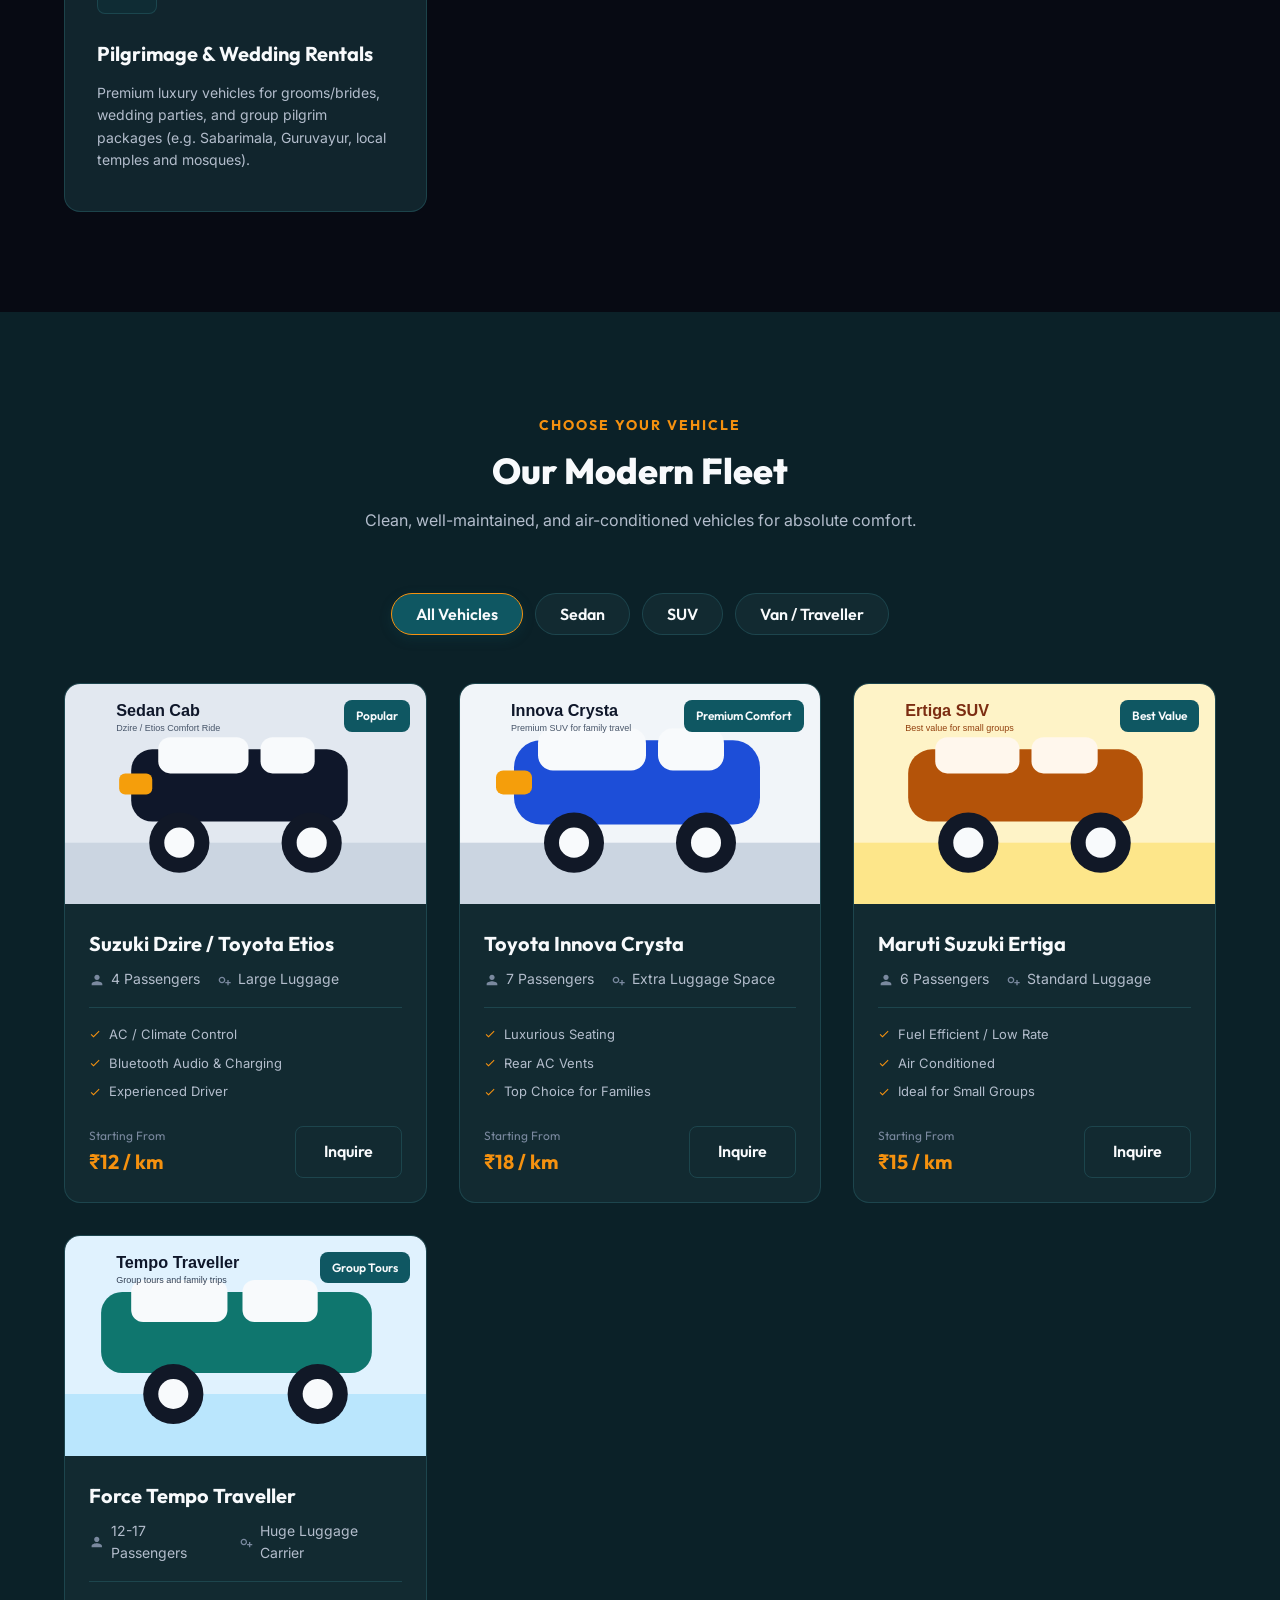
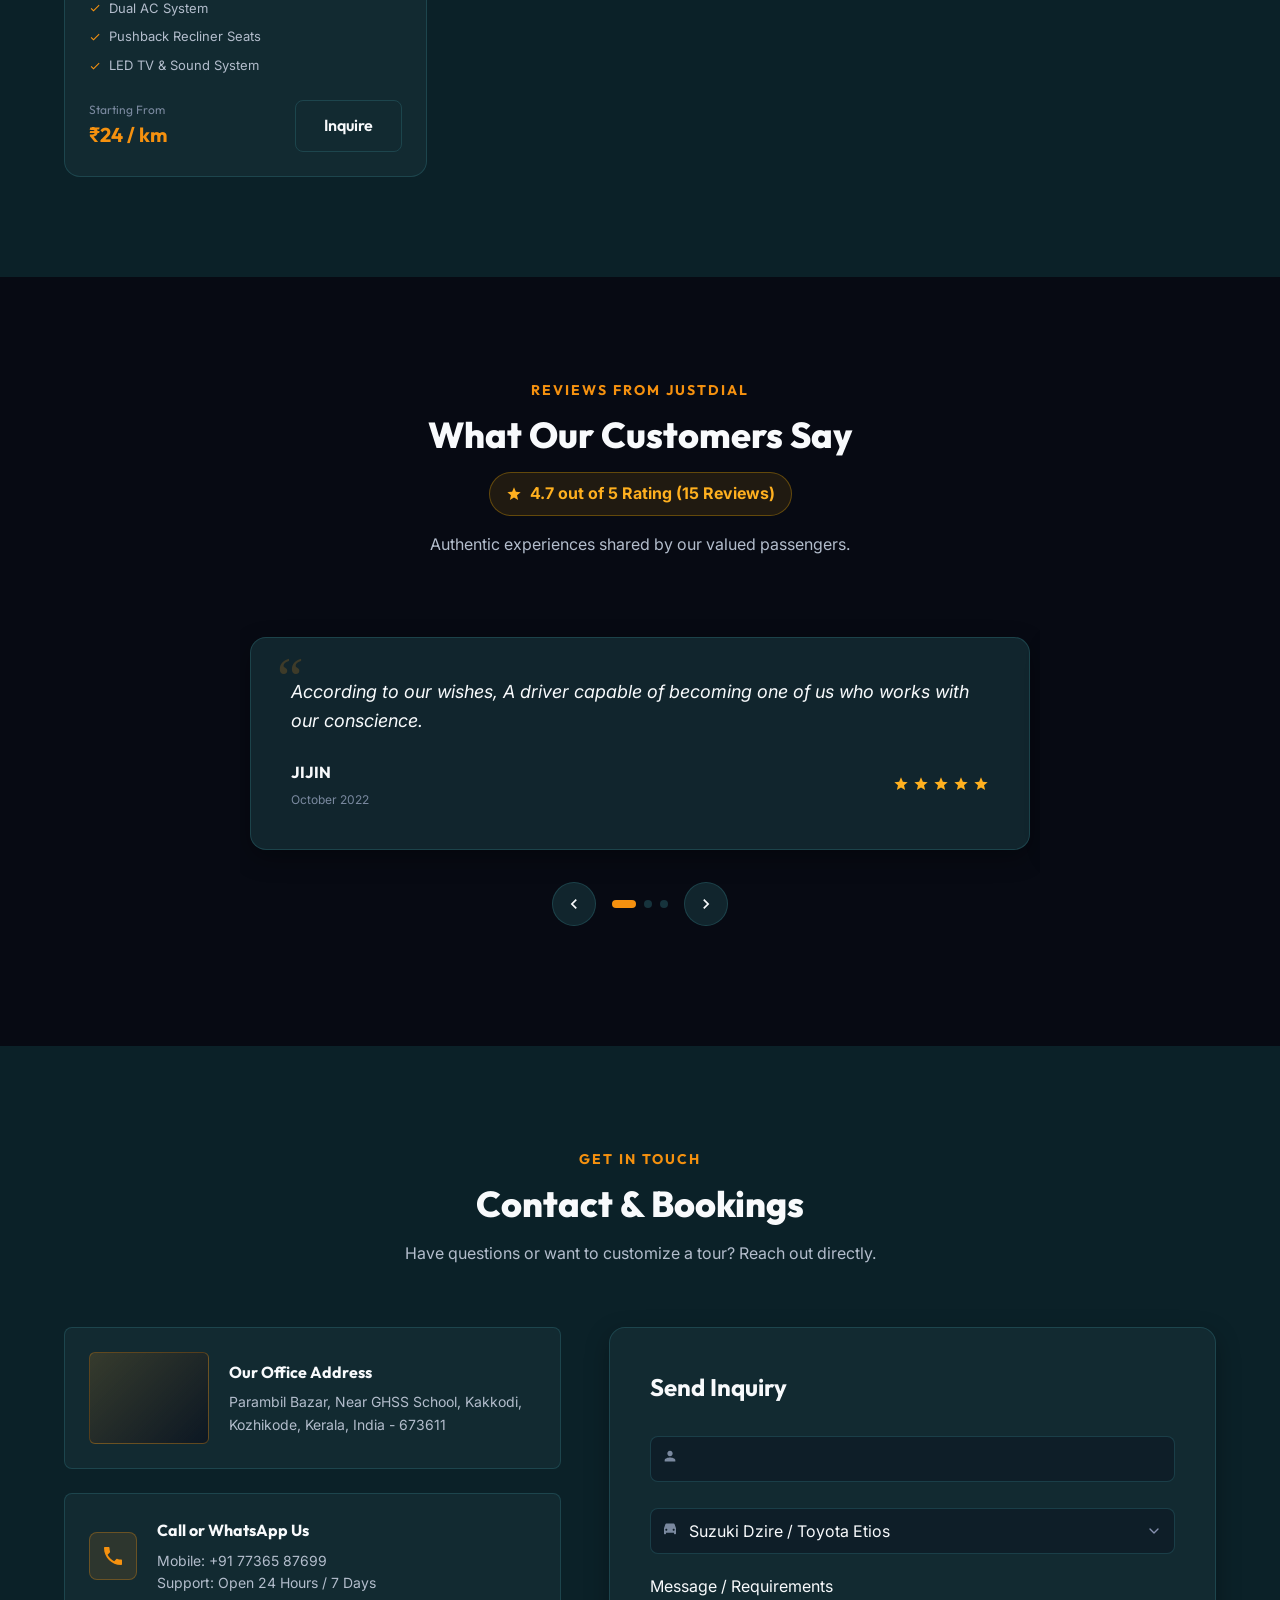
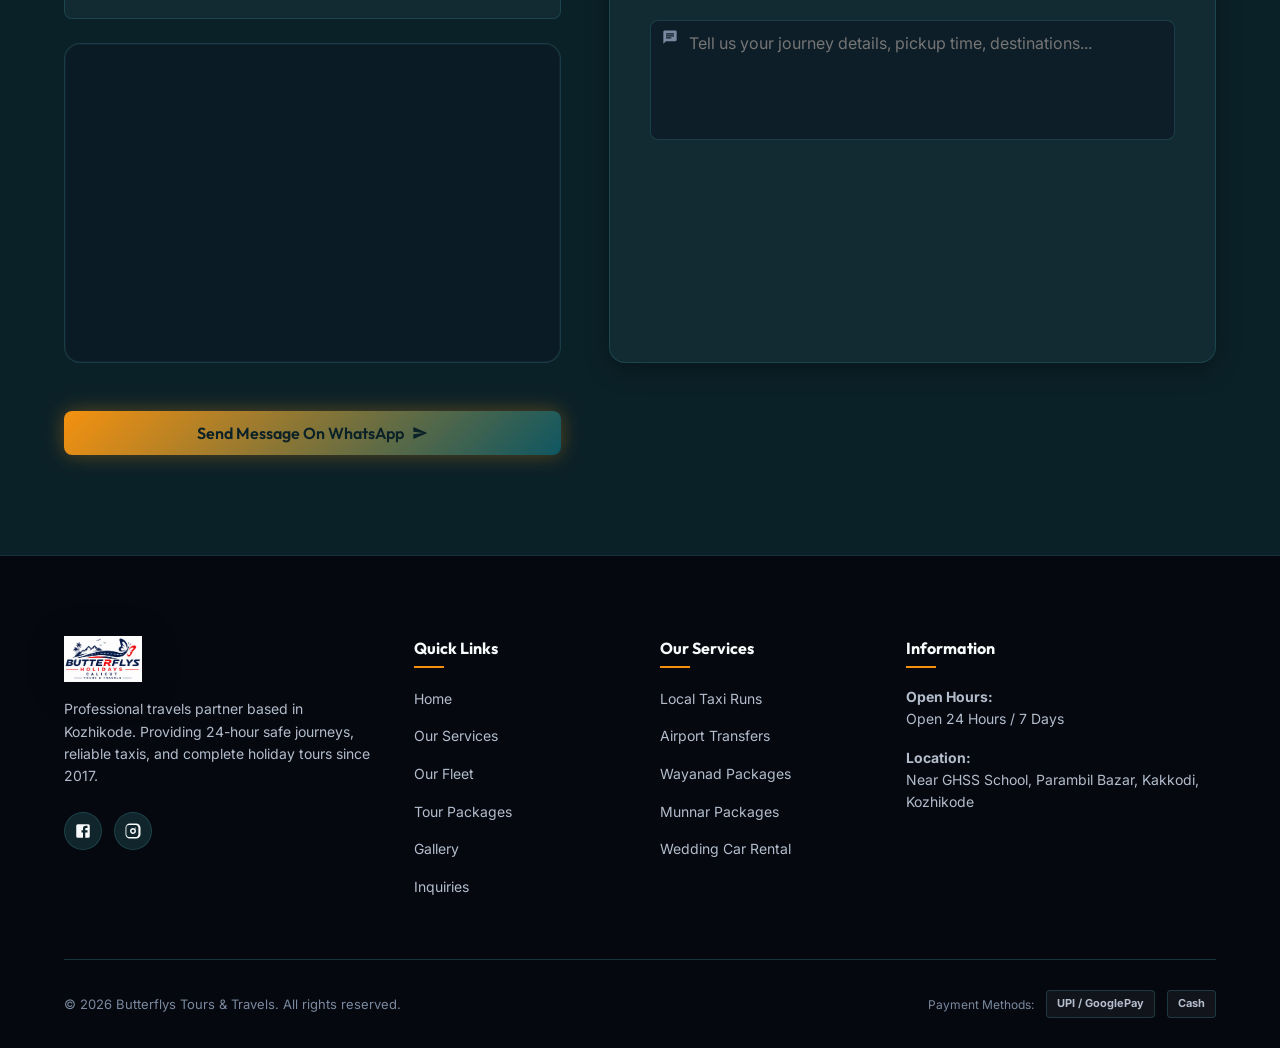
==== commit d537f51d: "v1 version" ====
--- a/index.html
+++ b/index.html
@@ -15,7 +15,7 @@
     <!-- Open Graph / Facebook -->
     <meta property="og:type" content="website">
     <meta property="og:url" content="https://www.butterflystourstravels.com/">
-    <meta property="og:title" content="Butterflys Tours & Travels | Premium Taxi & Tours in Kozhikode">
+    <meta property="og:title" content="Butterflys Holidays Calicut | Premium Taxi & Tours in Kozhikode">
     <meta property="og:description"
         content="Get premium 24/7 taxi service, customized tours to Wayanad, Munnar, wedding rentals & airport transfers with professional drivers in Kozhikode.">
     <meta property="og:image"
@@ -23,9 +23,14 @@
 
     <!-- Twitter -->
     <meta property="twitter:card" content="summary_large_image">
-    <meta property="twitter:title" content="Butterflys Tours & Travels | Premium Taxi & Tours in Kozhikode">
+    <meta property="twitter:title" content="Butterflys Holidays Calicut | Premium Taxi & Tours in Kozhikode">
     <meta property="twitter:description"
         content="Get premium 24/7 taxi service, customized tours to Wayanad, Munnar, wedding rentals & airport transfers with professional drivers in Kozhikode.">
+
+    <!-- Favicon / Icons -->
+    <link rel="icon" type="image/png" href="assets/images/butterflys_holidays_logos/small_logo.png">
+    <link rel="apple-touch-icon" href="assets/images/butterflys_holidays_logos/apple_touch_icon.png">
+    <meta name="theme-color" content="#0c4a52">
 
     <!-- CSS Stylesheet -->
     <link rel="stylesheet" href="style.css">
@@ -36,12 +41,8 @@
     <!-- Header / Navigation -->
     <header class="header" id="header">
         <div class="container">
-            <a href="#home" class="logo" id="logo-link" data-site="logo-text">
-                <!-- Inline Butterfly SVG Logo -->
-                <svg class="logo-butterfly" viewBox="0 0 24 24">
-                    <path
-                        d="M12 21c-.5 0-1-.3-1.3-.8L8.4 16c-1.3-.2-2.5-.9-3.3-1.9-.9-1.1-1.3-2.6-1-4.1.3-1.6 1.4-3 3-3.6 1.1-.5 2.3-.4 3.4.1.7.3 1.2.7 1.5 1.2.3-.5.8-.9 1.5-1.2 1.1-.5 2.3-.5 3.4-.1 1.6.6 2.7 2 3 3.6.3 1.5-.1 3-.9 4.1-.8 1-2 1.7-3.3 1.9l-2.3 4.2c-.3.5-.8.8-1.3.8zm-2.4-7l2.4 4.3 2.4-4.3c1.1-.2 2.1-.8 2.7-1.6.7-.9 1-2.1.8-3.2-.2-1.1-1-2.1-2.1-2.5-.8-.3-1.7-.3-2.4.1-.6.3-1.1.9-1.4 1.6l-.3.6-.3-.6c-.3-.7-.8-1.3-1.4-1.6-.7-.4-1.6-.4-2.4-.1-1.1.4-1.9 1.4-2.1 2.5-.2 1.1.1 2.3.8 3.2.7.8 1.7 1.4 2.7 1.6z" />
-                </svg>
+            <a href="#home" class="logo" id="logo-link">
+                <img src="assets/images/butterflys_holidays_logos/main_logo.png" alt="Butterflys Holidays Calicut" class="brand-logo">
             </a>
 
             <nav class="nav-menu" id="nav-menu">
@@ -340,29 +341,29 @@
                                 </select>
                             </div>
                         </div>
-                            <label for="contact-msg">Message / Requirements</label>
-                            <div class="input-wrapper">
-                                <span class="input-icon" style="top: 20px;">
-                                    <svg width="16" height="16" viewBox="0 0 24 24" fill="currentColor">
-                                        <path
-                                            d="M20 2H4c-1.1 0-1.99.9-1.99 2L2 22l4-4h14c1.1 0 2-.9 2-2V4c0-1.1-.9-2-2-2zM6 9h12v2H6V9zm0-3h12v2H6V6zm0 6h8v2H6v-2z" />
-                                    </svg>
-                                </span>
-                                <textarea id="contact-msg" class="form-textarea"
-                                    placeholder="Tell us your journey details, pickup time, destinations..."
-                                    required></textarea>
-                            </div>
-                        </div>
-
-                        <button type="submit" class="btn btn-accent" id="submit-contact-btn">
-                            <span data-home="form-submit-label"></span>
-                            <svg width="16" height="16" viewBox="0 0 24 24" fill="currentColor">
-                                <path d="M2.01 21L23 12 2.01 3 2 10l15 2-15 2z" />
-                            </svg>
-                        </button>
-                    </form>
-                </div>
-            </div>
+                        <label for="contact-msg">Message / Requirements</label>
+                        <div class="input-wrapper">
+                            <span class="input-icon" style="top: 20px;">
+                                <svg width="16" height="16" viewBox="0 0 24 24" fill="currentColor">
+                                    <path
+                                        d="M20 2H4c-1.1 0-1.99.9-1.99 2L2 22l4-4h14c1.1 0 2-.9 2-2V4c0-1.1-.9-2-2-2zM6 9h12v2H6V9zm0-3h12v2H6V6zm0 6h8v2H6v-2z" />
+                                </svg>
+                            </span>
+                            <textarea id="contact-msg" class="form-textarea"
+                                placeholder="Tell us your journey details, pickup time, destinations..."
+                                required></textarea>
+                        </div>
+                </div>
+
+                <button type="submit" class="btn btn-accent" id="submit-contact-btn">
+                    <span data-home="form-submit-label"></span>
+                    <svg width="16" height="16" viewBox="0 0 24 24" fill="currentColor">
+                        <path d="M2.01 21L23 12 2.01 3 2 10l15 2-15 2z" />
+                    </svg>
+                </button>
+                </form>
+            </div>
+        </div>
         </div>
     </section>
 
@@ -372,21 +373,20 @@
             <div class="footer-grid">
                 <!-- Col 1 -->
                 <div class="footer-col footer-about">
-                    <a href="#home" class="logo mb-2" style="font-size: 22px;" data-site="footer-logo-text">
-                        <svg class="logo-butterfly" viewBox="0 0 24 24" style="width: 28px; height: 28px;">
-                            <path
-                                d="M12 21c-.5 0-1-.3-1.3-.8L8.4 16c-1.3-.2-2.5-.9-3.3-1.9-.9-1.1-1.3-2.6-1-4.1.3-1.6 1.4-3 3-3.6 1.1-.5 2.3-.4 3.4.1.7.3 1.2.7 1.5 1.2.3-.5.8-.9 1.5-1.2 1.1-.5 2.3-.5 3.4-.1 1.6.6 2.7 2 3 3.6.3 1.5-.1 3-.9 4.1-.8 1-2 1.7-3.3 1.9l-2.3 4.2c-.3.5-.8.8-1.3.8zm-2.4-7l2.4 4.3 2.4-4.3c1.1-.2 2.1-.8 2.7-1.6.7-.9 1-2.1.8-3.2-.2-1.1-1-2.1-2.1-2.5-.8-.3-1.7-.3-2.4.1-.6.3-1.1.9-1.4 1.6l-.3.6-.3-.6c-.3-.7-.8-1.3-1.4-1.6-.7-.4-1.6-.4-2.4-.1-1.1.4-1.9 1.4-2.1 2.5-.2 1.1.1 2.3.8 3.2.7.8 1.7 1.4 2.7 1.6z" />
-                        </svg>
+                    <a href="#home" class="logo mb-2">
+                        <img src="assets/images/butterflys_holidays_logos/main_logo.png" alt="Butterflys Holidays Calicut" class="brand-logo">
                     </a>
                     <p data-site="footer-about"></p>
                     <div class="social-links">
-                        <a href="https://www.facebook.com/" class="social-btn" aria-label="Facebook" data-site="social-facebook">
+                        <a href="https://www.facebook.com/" class="social-btn" aria-label="Facebook"
+                            data-site="social-facebook">
                             <svg viewBox="0 0 24 24">
                                 <path
                                     d="M5 3h14a2 2 0 0 1 2 2v14a2 2 0 0 1-2 2H5a2 2 0 0 1-2-2V5a2 2 0 0 1 2-2m13 2h-2.5A3.5 3.5 0 0 0 12 8.5V11h-2v3h2v7h3v-7h3v-3h-3V9a1 1 0 0 1 1-1h2V5z" />
                             </svg>
                         </a>
-                        <a href="https://www.instagram.com/" class="social-btn" aria-label="Instagram" data-site="social-instagram">
+                        <a href="https://www.instagram.com/" class="social-btn" aria-label="Instagram"
+                            data-site="social-instagram">
                             <svg viewBox="0 0 24 24">
                                 <path
                                     d="M7.8 2h8.4C19.4 2 22 4.6 22 7.8v8.4a5.8 5.8 0 0 1-5.8 5.8H7.8C4.6 22 2 19.4 2 16.2V7.8A5.8 5.8 0 0 1 7.8 2m-.8 2a3.8 3.8 0 0 0-3.8 3.8v8.4c0 2.1 1.7 3.8 3.8 3.8h8.4c2.1 0 3.8-1.7 3.8-3.8V7.8c0-2.1-1.7-3.8-3.8-3.8H7.0m5 4c2.2 0 4 1.8 4 4s-1.8 4-4 4-4-1.8-4-4 1.8-4 4-4m0 2a2 2 0 0 0-2 2 2 2 0 0 0 2 2 2 2 0 0 0 2-2 2 2 0 0 0-2-2m3.25-2.75a.75.75 0 1 1 .001 1.501.75.75 0 0 1-.001-1.501z" />
--- a/style.css
+++ b/style.css
@@ -7,19 +7,19 @@
     --font-heading: 'Outfit', 'Inter', sans-serif;
     --font-body: 'Inter', sans-serif;
 
-    /* Color Palette (Vibrant & Dark Modern Theme) */
-    --primary: hsl(164, 85%, 30%);      /* Deep Kerala Emerald */
-    --primary-light: hsl(164, 85%, 40%);
-    --accent: rgb(0, 230, 118);         /* Glowing Mint / WhatsApp green */
-    --accent-rgb: 0, 230, 118;
-    --amber: hsl(38, 100%, 55%);        /* Sunset Gold */
-    --danger: hsl(354, 80%, 55%);       /* Crimson */
+    /* Color Palette (Teal & Gold Brand Theme) */
+    --primary: hsl(188, 74%, 22%);      /* Deep Teal */
+    --primary-light: hsl(188, 63%, 34%);
+    --accent: hsl(34, 92%, 51%);       /* Warm Gold/Amber */
+    --accent-rgb: 244, 150, 27;        /* Warm Gold RGB */
+    --amber: hsl(39, 100%, 56%);       /* Bright Sun Gold */
+    --danger: hsl(8, 84%, 49%);        /* Coral Red */
 
     /* Theme Neutral Colors */
-    --bg-base: hsl(222, 47%, 7%);        /* Deep Navy Midnight */
-    --bg-surface: hsla(222, 47%, 13%, 0.7); /* Translucent surface */
-    --border-color: hsla(222, 47%, 25%, 0.5);
-    --border-color-glow: hsla(164, 85%, 50%, 0.25);
+    --bg-base: hsl(194, 58%, 10%);      /* Deep Sea Navy */
+    --bg-surface: hsla(194, 45%, 14%, 0.82); /* Translucent surface */
+    --border-color: hsla(188, 45%, 30%, 0.45);
+    --border-color-glow: hsla(34, 92%, 51%, 0.3);
     
     --text-primary: hsl(210, 40%, 98%);
     --text-secondary: hsl(215, 20%, 75%);
@@ -29,7 +29,7 @@
     --shadow-sm: 0 2px 8px rgba(0, 0, 0, 0.15);
     --shadow-md: 0 8px 24px rgba(0, 0, 0, 0.3);
     --shadow-lg: 0 16px 48px rgba(0, 0, 0, 0.5);
-    --shadow-accent: 0 0 20px hsla(164, 85%, 50%, 0.4);
+    --shadow-accent: 0 0 20px hsla(34, 92%, 51%, 0.35);
     
     --radius-sm: 8px;
     --radius-md: 16px;
@@ -76,6 +76,19 @@
     display: block;
 }
 
+.brand-logo {
+    height: 54px;
+    width: auto;
+    max-width: 220px;
+    object-fit: contain;
+    display: block;
+    filter: drop-shadow(0 6px 18px rgba(0, 0, 0, 0.18));
+}
+
+.footer .brand-logo {
+    height: 46px;
+}
+
 button, input, select, textarea {
     font-family: inherit;
     font-size: inherit;
@@ -166,24 +179,24 @@
 .btn-primary {
     background-color: var(--primary);
     color: var(--text-primary);
-    box-shadow: 0 4px 14px rgba(0, 77, 64, 0.4);
+    box-shadow: 0 4px 14px rgba(12, 74, 82, 0.4);
 }
 
 .btn-primary:hover {
     background-color: var(--primary-light);
     transform: translateY(-2px);
-    box-shadow: 0 6px 20px rgba(0, 77, 64, 0.6);
+    box-shadow: 0 6px 20px rgba(12, 74, 82, 0.6);
 }
 
 .btn-accent {
-    background: linear-gradient(135deg, var(--accent) 0%, hsl(164, 100%, 40%) 100%);
-    color: hsl(222, 47%, 5%);
+    background: linear-gradient(135deg, var(--accent) 0%, var(--primary) 100%);
+    color: hsl(194, 58%, 10%);
     box-shadow: var(--shadow-accent);
 }
 
 .btn-accent:hover {
     transform: translateY(-2px);
-    box-shadow: 0 8px 25px hsla(164, 85%, 50%, 0.6);
+    box-shadow: 0 8px 25px hsla(34, 92%, 51%, 0.45);
 }
 
 .btn-outline {
@@ -193,7 +206,7 @@
 
 .btn-outline:hover {
     border-color: var(--accent);
-    background-color: rgba(0, 230, 118, 0.05);
+    background-color: rgba(244, 150, 27, 0.08);
     transform: translateY(-2px);
 }
 
@@ -322,7 +335,7 @@
 }
 
 .hero-badge {
-    background-color: rgba(0, 230, 118, 0.1);
+    background-color: rgba(244, 150, 27, 0.12);
     border: 1px solid var(--border-color-glow);
     padding: 8px 16px;
     border-radius: var(--radius-full);
@@ -341,14 +354,14 @@
     height: 8px;
     background-color: var(--accent);
     border-radius: 50%;
-    box-shadow: 0 0 0 0 rgba(0, 230, 118, 0.7);
+    box-shadow: 0 0 0 0 rgba(244, 150, 27, 0.7);
     animation: pulse 1.5s infinite;
 }
 
 @keyframes pulse {
-    0% { transform: scale(0.95); box-shadow: 0 0 0 0 rgba(0, 230, 118, 0.7); }
-    70% { transform: scale(1); box-shadow: 0 0 0 8px rgba(0, 230, 118, 0); }
-    100% { transform: scale(0.95); box-shadow: 0 0 0 0 rgba(0, 230, 118, 0); }
+    0% { transform: scale(0.95); box-shadow: 0 0 0 0 rgba(244, 150, 27, 0.7); }
+    70% { transform: scale(1); box-shadow: 0 0 0 8px rgba(244, 150, 27, 0); }
+    100% { transform: scale(0.95); box-shadow: 0 0 0 0 rgba(244, 150, 27, 0); }
 }
 
 .hero-title {
@@ -459,7 +472,7 @@
 .form-input:focus, .form-select:focus {
     border-color: var(--accent);
     background-color: rgba(11, 19, 32, 0.7);
-    box-shadow: 0 0 0 3px rgba(0, 230, 118, 0.15);
+    box-shadow: 0 0 0 3px rgba(244, 150, 27, 0.15);
 }
 
 /* Customize dropdown select arrow */
@@ -524,7 +537,7 @@
 .service-icon-box {
     width: 60px;
     height: 60px;
-    background-color: rgba(0, 77, 64, 0.2);
+    background-color: rgba(12, 74, 82, 0.2);
     border-radius: var(--radius-sm);
     display: flex;
     align-items: center;
@@ -537,7 +550,7 @@
 .service-card:hover .service-icon-box {
     background-color: var(--primary);
     transform: rotate(5deg) scale(1.05);
-    box-shadow: 0 0 15px rgba(0, 77, 64, 0.4);
+    box-shadow: 0 0 15px rgba(12, 74, 82, 0.4);
 }
 
 .service-icon-box svg {
@@ -591,7 +604,7 @@
     background-color: var(--primary);
     border-color: var(--accent);
     color: var(--text-primary);
-    box-shadow: 0 4px 12px rgba(0, 77, 64, 0.3);
+    box-shadow: 0 4px 12px rgba(12, 74, 82, 0.3);
 }
 
 .fleet-grid {
@@ -619,7 +632,7 @@
 .fleet-img-container {
     position: relative;
     height: 220px;
-    background-color: #0b1320;
+    background-color: hsl(194, 58%, 10%);
     overflow: hidden;
 }
 
@@ -796,7 +809,7 @@
     content: '“';
     font-size: 60px;
     font-family: Georgia, serif;
-    color: rgba(0, 230, 118, 0.2);
+    color: rgba(244, 150, 27, 0.2);
     position: absolute;
     top: 10px;
     left: 20px;
@@ -917,7 +930,7 @@
 .contact-icon-box {
     width: 48px;
     height: 48px;
-    background-color: rgba(0, 230, 118, 0.1);
+    background-color: rgba(244, 150, 27, 0.12);
     border: 1px solid var(--border-color-glow);
     border-radius: var(--radius-sm);
     display: flex;
@@ -932,7 +945,7 @@
     padding: 0;
     overflow: hidden;
     border-radius: calc(var(--radius-sm) - 2px);
-    background: linear-gradient(135deg, rgba(0, 230, 118, 0.16), rgba(11, 19, 32, 0.8));
+    background: linear-gradient(135deg, rgba(244, 150, 27, 0.16), rgba(11, 19, 32, 0.8));
 }
 
 .map-preview-iframe,
@@ -1010,7 +1023,7 @@
 .form-textarea:focus {
     border-color: var(--accent);
     background-color: rgba(11, 19, 32, 0.7);
-    box-shadow: 0 0 0 3px rgba(0, 230, 118, 0.15);
+    box-shadow: 0 0 0 3px rgba(244, 150, 27, 0.15);
 }
 
 /* Footer */
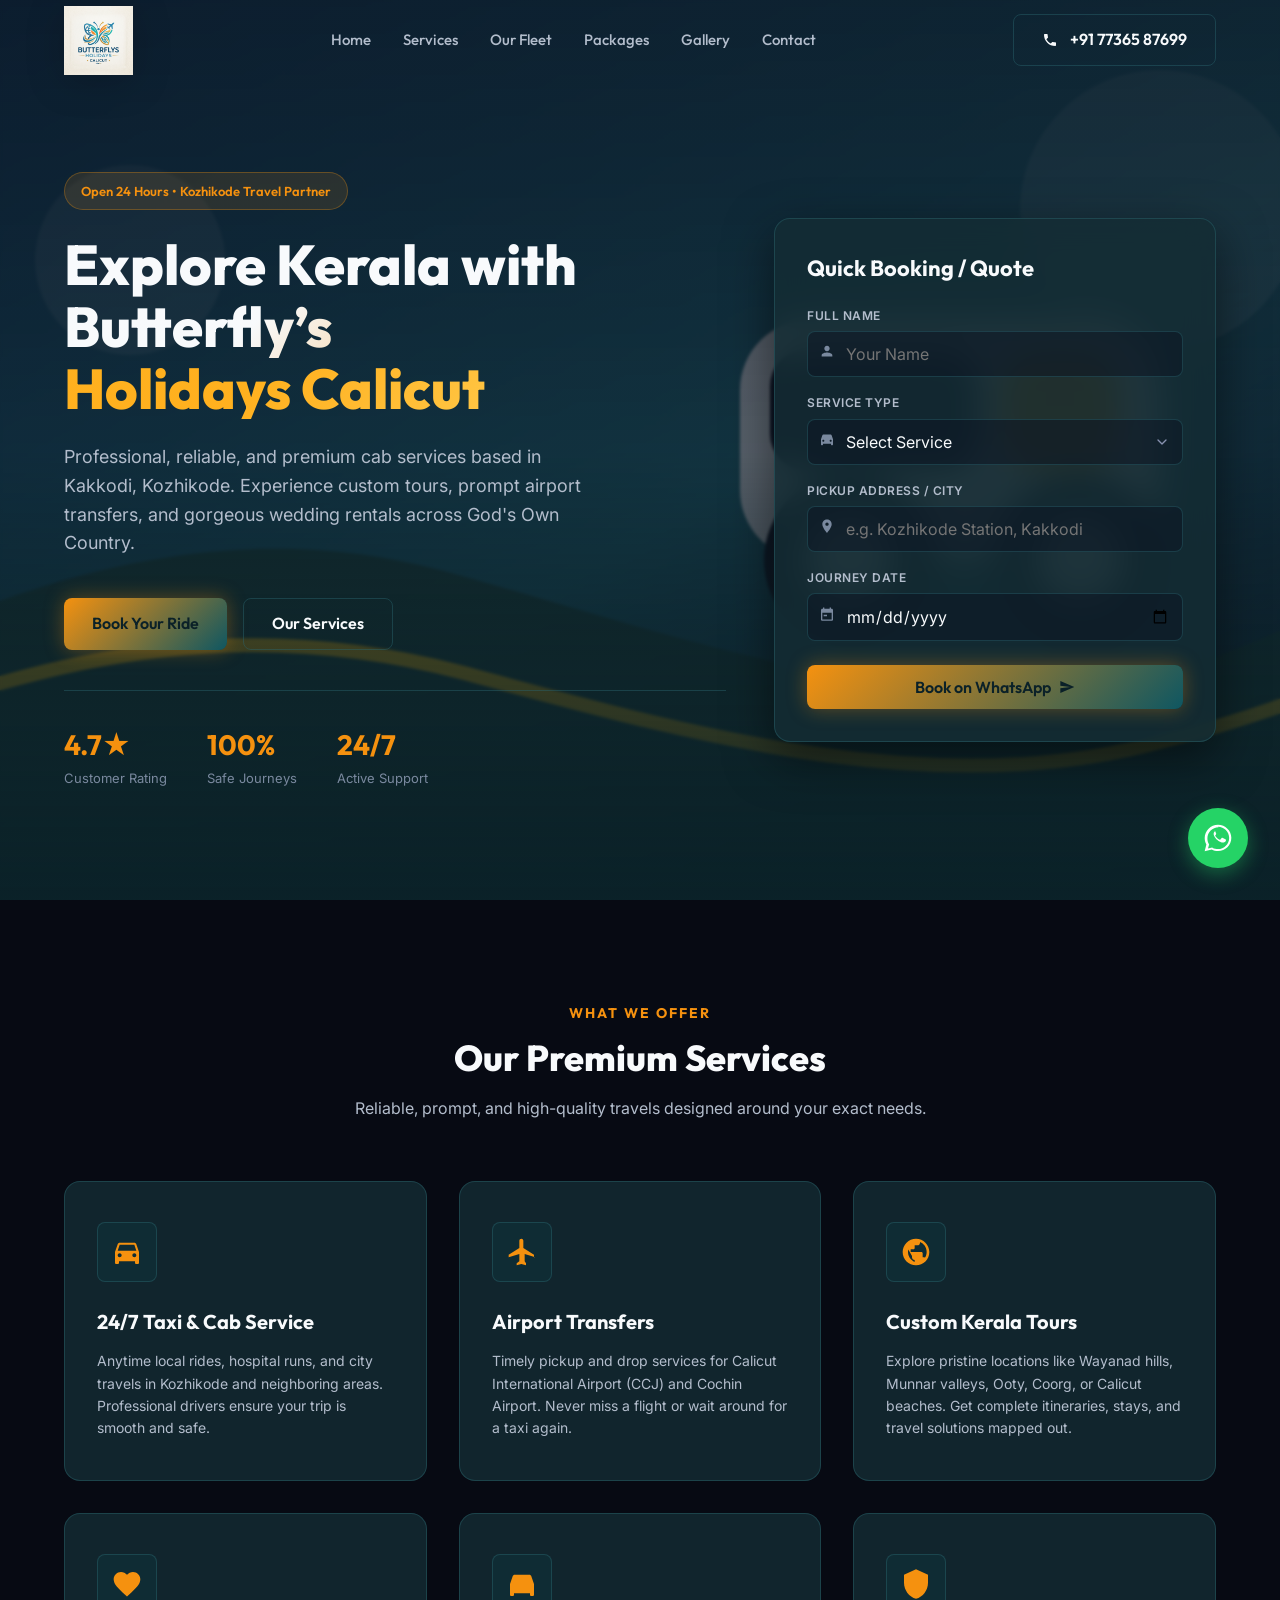
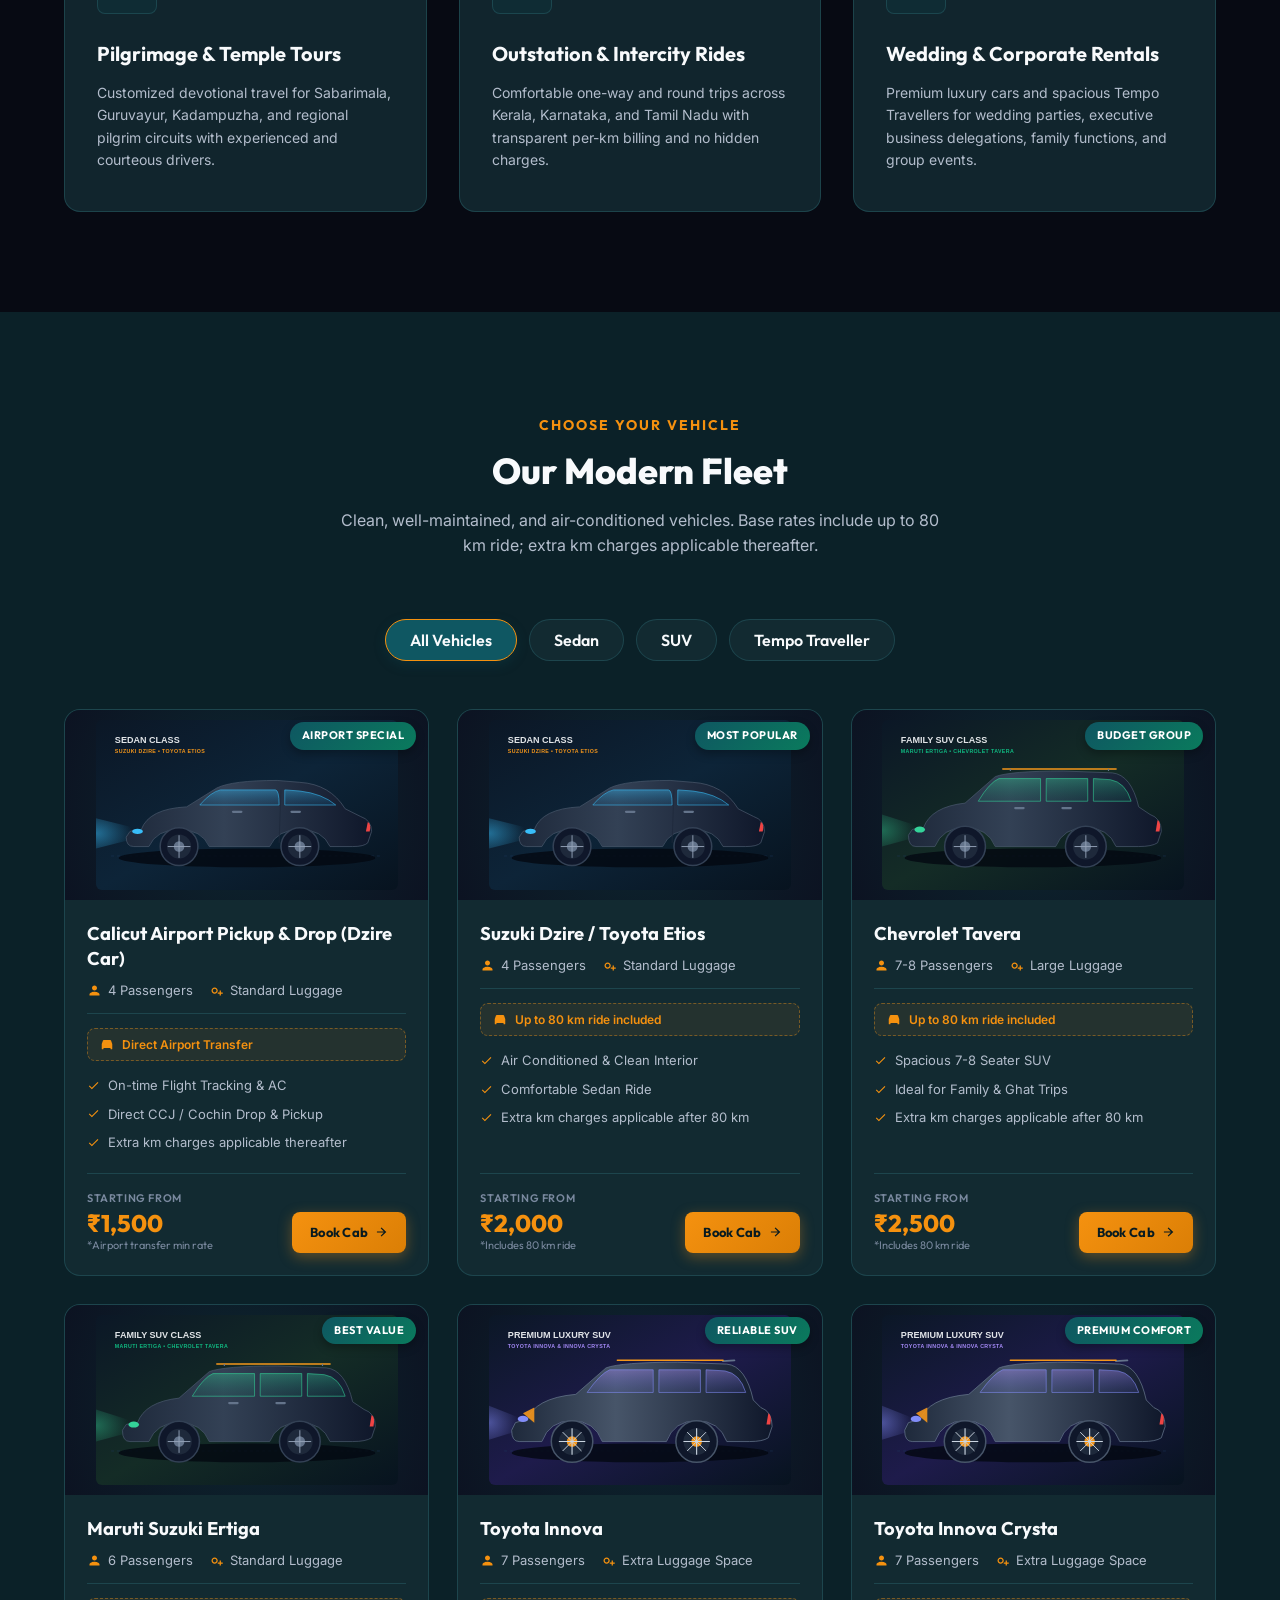
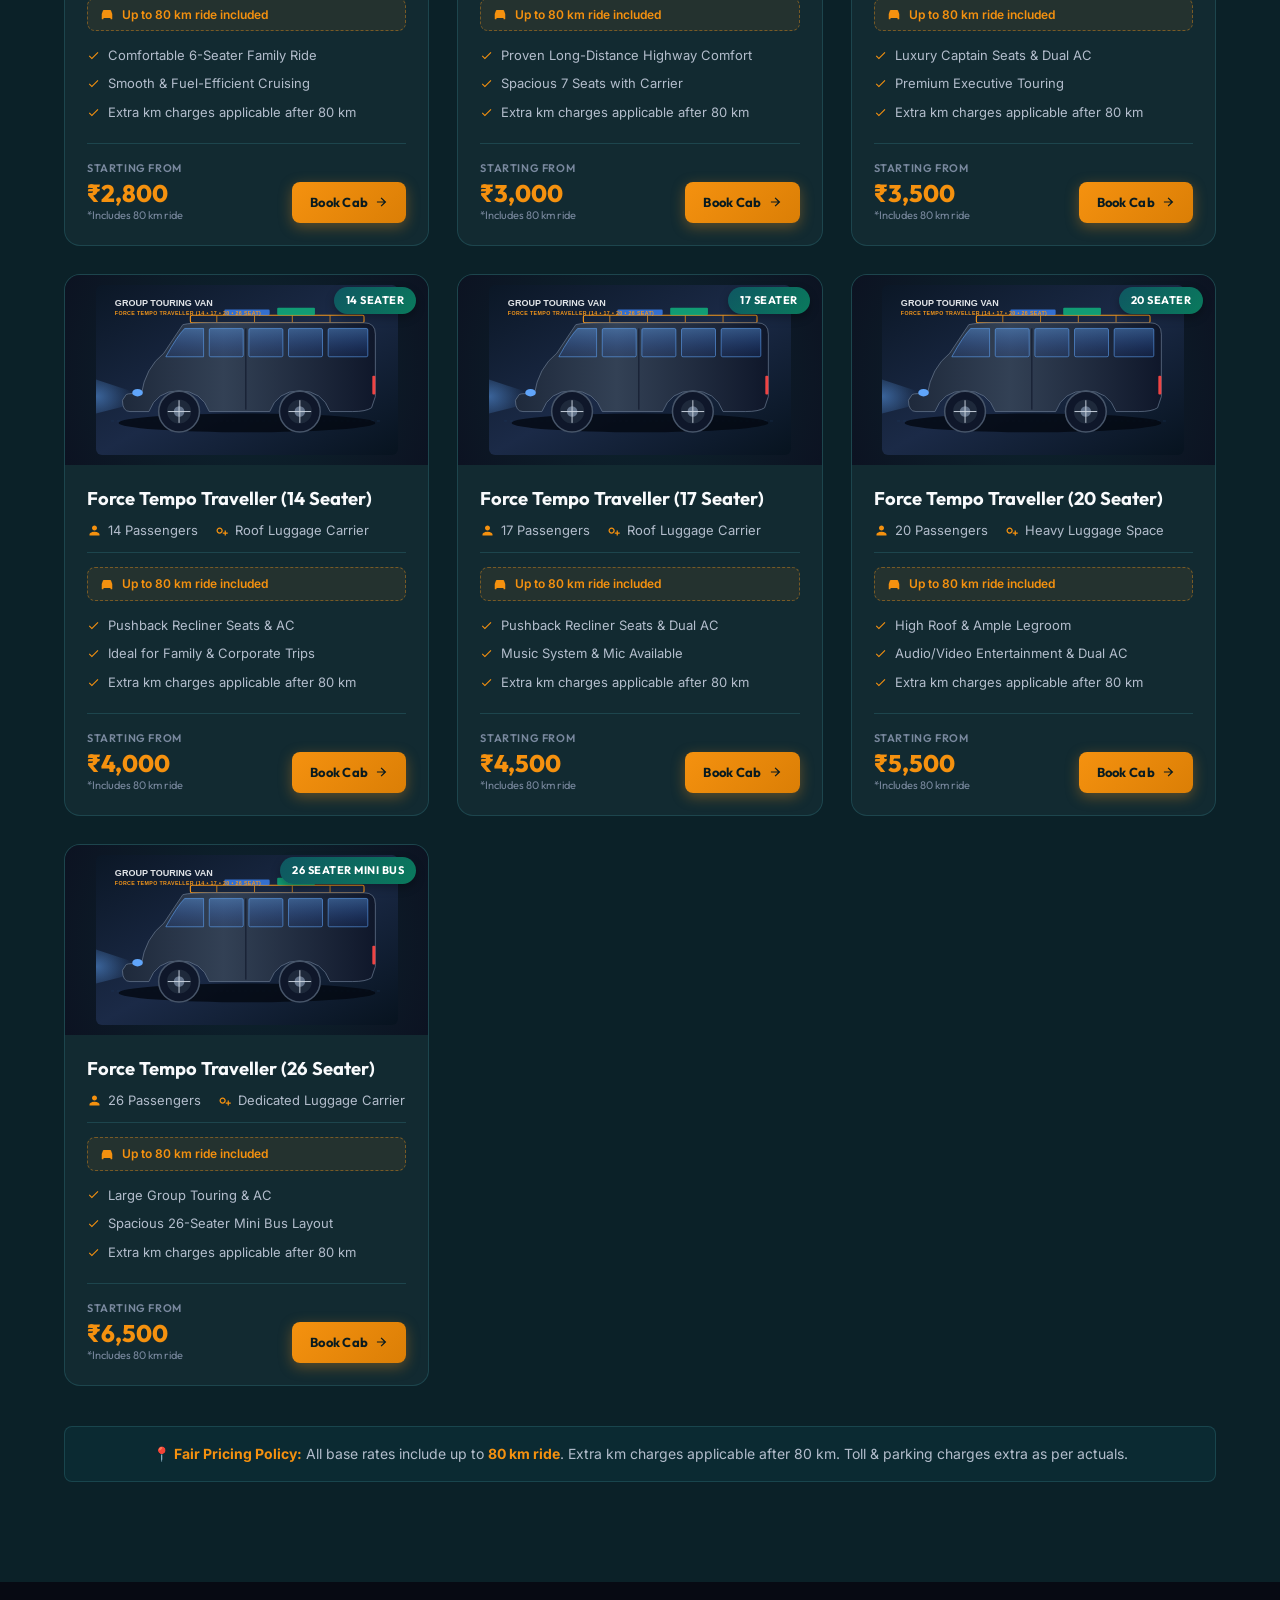
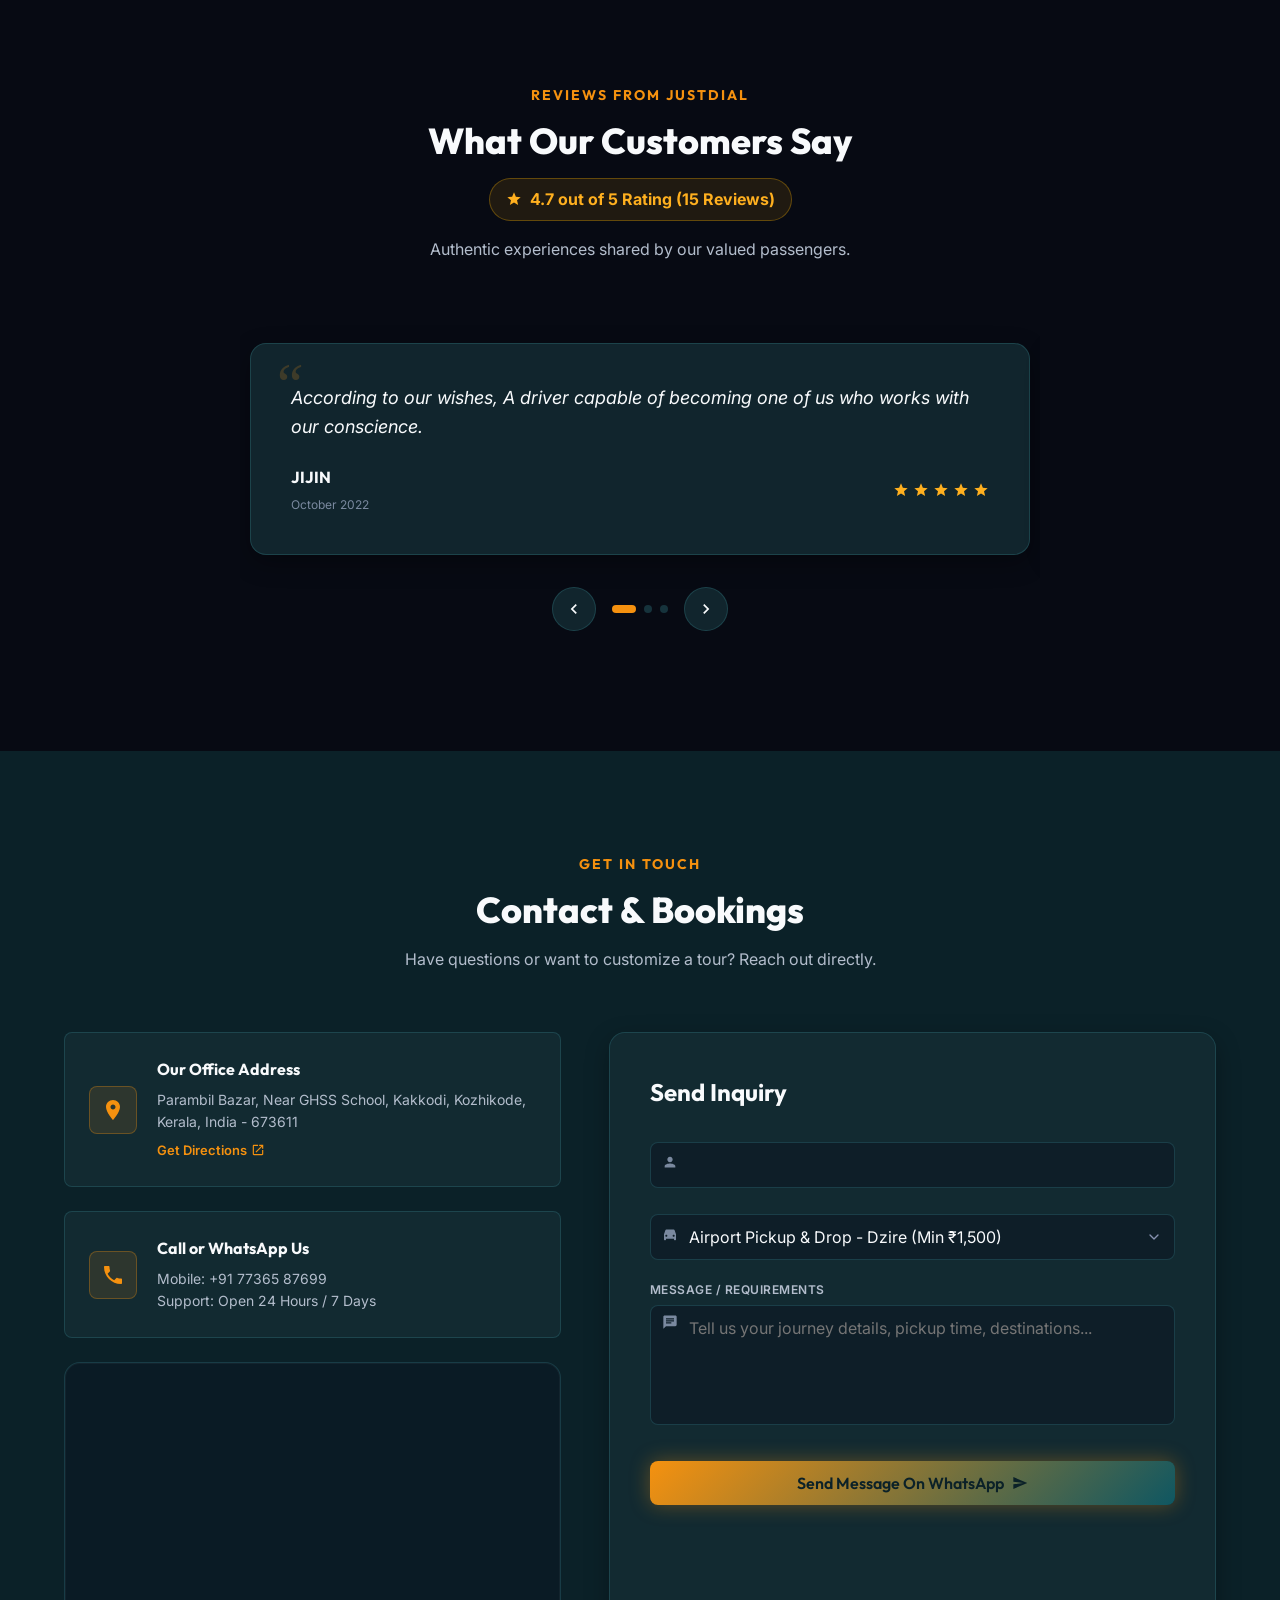
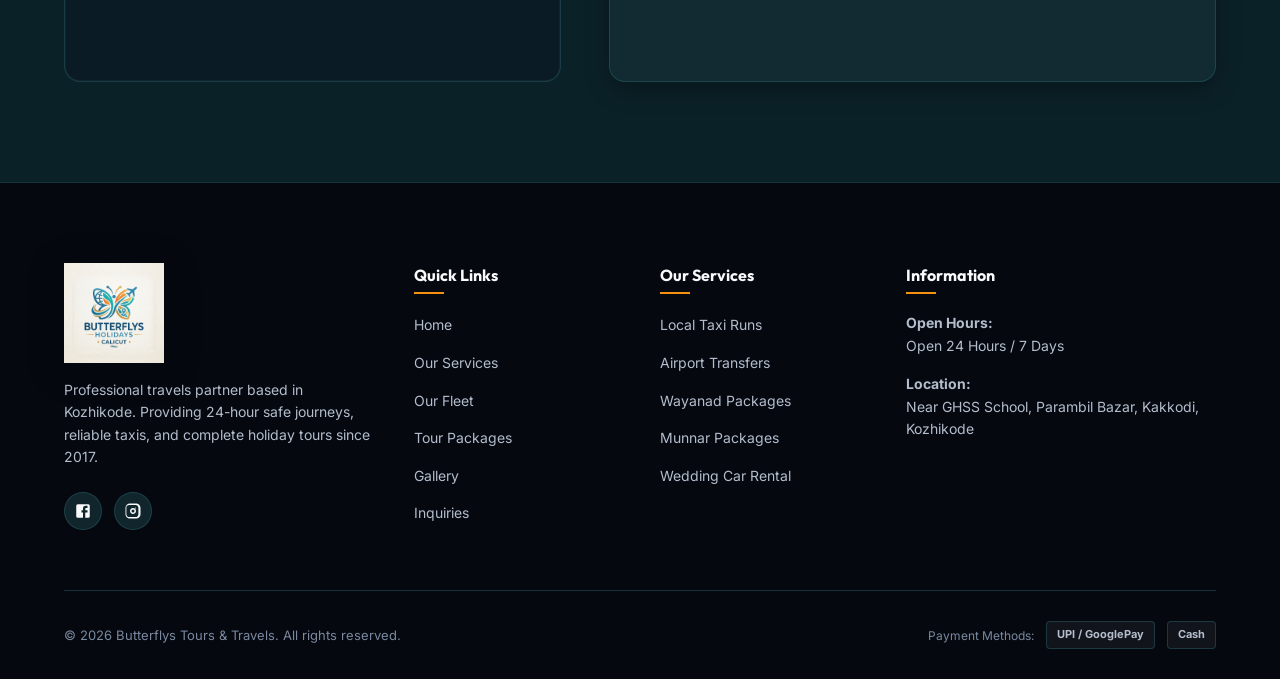
==== commit e83ccbda: "feat: modularize gallery page assets, data schemas, and styling with dynamic content loader implemen" ====
--- a/index.html
+++ b/index.html
@@ -33,7 +33,7 @@
     <meta name="theme-color" content="#0c4a52">
 
     <!-- CSS Stylesheet -->
-    <link rel="stylesheet" href="style.css">
+    <link rel="stylesheet" href="css/style.css">
 </head>
 
 <body data-page="home">
@@ -42,7 +42,7 @@
     <header class="header" id="header">
         <div class="container">
             <a href="#home" class="logo" id="logo-link">
-                <img src="assets/images/butterflys_holidays_logos/main_logo.png" alt="Butterflys Holidays Calicut" class="brand-logo">
+                <img src="assets/images/butterflys_holidays_logos/image.png" alt="Butterflys Holidays Calicut" class="brand-logo">
             </a>
 
             <nav class="nav-menu" id="nav-menu">
@@ -71,6 +71,13 @@
 
     <!-- Hero Section -->
     <section class="hero" id="home">
+        <div class="hero-video-bg">
+            <video autoplay loop muted playsinline poster="assets/images/hero-banner.svg">
+                <source src="assets/videos/hero-background.mp4" type="video/mp4">
+                <source src="assets/videos/need_to_background_only_shbo.mp4" type="video/mp4">
+            </video>
+            <div class="hero-video-overlay"></div>
+        </div>
         <div class="container">
             <div class="hero-grid">
                 <div class="hero-content">
@@ -204,11 +211,15 @@
                 <button class="tab-btn active" data-filter="all">All Vehicles</button>
                 <button class="tab-btn" data-filter="sedan">Sedan</button>
                 <button class="tab-btn" data-filter="suv">SUV</button>
-                <button class="tab-btn" data-filter="traveller">Van / Traveller</button>
+                <button class="tab-btn" data-filter="traveller">Tempo Traveller</button>
             </div>
 
             <div class="fleet-grid">
                 <!-- Fleet cards generated by content-loader.js -->
+            </div>
+
+            <div class="fleet-policy-banner">
+                <p>📍 <strong>Fair Pricing Policy:</strong> All base rates include up to <strong>80 km ride</strong>. Extra km charges applicable after 80 km. Toll & parking charges extra as per actuals.</p>
             </div>
         </div>
     </section>
@@ -270,15 +281,19 @@
                     <div class="contact-cards">
                         <!-- Location Card -->
                         <div class="contact-item-card">
-                            <div class="contact-icon-box map-preview">
-                                <iframe class="map-preview-iframe" data-site="map-embed"
-                                    src="https://www.google.com/maps/embed?pb=!1m14!1m12!1m3!1d999.4711774017176!2d75.82825408751809!3d11.316872151579709!2m3!1f0!2f0!3f0!3m2!1i1024!2i768!4f13.1!5e1!3m2!1sen!2sin!4v1783361921796!5m2!1sen!2sin"
-                                    allowfullscreen="" loading="lazy"
-                                    referrerpolicy="strict-origin-when-cross-origin"></iframe>
+                            <div class="contact-icon-box">
+                                <svg viewBox="0 0 24 24">
+                                    <path
+                                        d="M12 2C8.13 2 5 5.13 5 9c0 5.25 7 13 7 13s7-7.75 7-13c0-3.87-3.13-7-7-7zm0 9.5c-1.38 0-2.5-1.12-2.5-2.5s1.12-2.5 2.5-2.5 2.5 1.12 2.5 2.5-1.12 2.5-2.5 2.5z" />
+                                </svg>
                             </div>
                             <div class="contact-details-box">
-                                <h4 data-home="office-label"></h4>
+                                <h4 data-home="office-label">Our Office</h4>
                                 <p data-site="office-address"></p>
+                                <a href="https://maps.app.goo.gl/dqixNsbKBsNrPyULA" target="_blank" rel="noopener noreferrer" class="map-link-btn" data-site="map-link" style="display:inline-flex;align-items:center;gap:4px;color:var(--accent);margin-top:6px;font-size:13px;font-weight:600;">
+                                    Get Directions
+                                    <svg width="14" height="14" viewBox="0 0 24 24" fill="currentColor"><path d="M14 3v2h3.59l-9.83 9.83 1.41 1.41L19 6.41V10h2V3m-2 16H5V5h7V3H5c-1.11 0-2 .9-2 2v14c0 1.1.89 2 2 2h14c1.1 0 2-.9 2-2v-7h-2v7z"/></svg>
+                                </a>
                             </div>
                         </div>
 
@@ -298,12 +313,12 @@
                         </div>
                     </div>
 
-                    <!-- OpenStreetMap or Static Google Map Embed wrapper (fallback coordinates) -->
+                    <!-- Google Maps Embed -->
                     <div class="map-embed">
-                        <iframe class="map-frame" data-site="osm-embed" frameborder="0" scrolling="no" marginheight="0"
-                            marginwidth="0"
-                            src="https://www.openstreetmap.org/export/embed.html?bbox=75.815%2C11.305%2C75.845%2C11.325&amp;layer=mapnik&amp;marker=11.316586%2C75.82878"
-                            style="filter: invert(90%) hue-rotate(180deg) grayscale(30%) contrast(120%);"></iframe>
+                        <iframe class="map-frame" data-site="map-embed"
+                            src="https://www.google.com/maps/embed?pb=!1m18!1m12!1m3!1d4029.310835291288!2d75.83020657513401!3d11.323738248859911!2m3!1f0!2f0!3f0!3m2!1i1024!2i768!4f13.1!3m3!1m2!1s0x3ba65d0075d1e22f%3A0x387aedb1cc658030!2sButterflys%20Holidays%20Calicut!5e1!3m2!1sen!2sin!4v1785610137328!5m2!1sen!2sin"
+                            width="100%" height="100%" style="border:0;" allowfullscreen="" loading="lazy"
+                            referrerpolicy="strict-origin-when-cross-origin" title="Butterflys Holidays Calicut Map Location"></iframe>
                     </div>
                 </div>
 
@@ -341,29 +356,30 @@
                                 </select>
                             </div>
                         </div>
-                        <label for="contact-msg">Message / Requirements</label>
-                        <div class="input-wrapper">
-                            <span class="input-icon" style="top: 20px;">
-                                <svg width="16" height="16" viewBox="0 0 24 24" fill="currentColor">
-                                    <path
-                                        d="M20 2H4c-1.1 0-1.99.9-1.99 2L2 22l4-4h14c1.1 0 2-.9 2-2V4c0-1.1-.9-2-2-2zM6 9h12v2H6V9zm0-3h12v2H6V6zm0 6h8v2H6v-2z" />
-                                </svg>
-                            </span>
-                            <textarea id="contact-msg" class="form-textarea"
-                                placeholder="Tell us your journey details, pickup time, destinations..."
-                                required></textarea>
-                        </div>
-                </div>
-
-                <button type="submit" class="btn btn-accent" id="submit-contact-btn">
-                    <span data-home="form-submit-label"></span>
-                    <svg width="16" height="16" viewBox="0 0 24 24" fill="currentColor">
-                        <path d="M2.01 21L23 12 2.01 3 2 10l15 2-15 2z" />
-                    </svg>
-                </button>
-                </form>
-            </div>
-        </div>
+                        <div class="form-group">
+                            <label for="contact-msg">Message / Requirements</label>
+                            <div class="input-wrapper">
+                                <span class="input-icon" style="top: 20px;">
+                                    <svg width="16" height="16" viewBox="0 0 24 24" fill="currentColor">
+                                        <path
+                                            d="M20 2H4c-1.1 0-1.99.9-1.99 2L2 22l4-4h14c1.1 0 2-.9 2-2V4c0-1.1-.9-2-2-2zM6 9h12v2H6V9zm0-3h12v2H6V6zm0 6h8v2H6v-2z" />
+                                    </svg>
+                                </span>
+                                <textarea id="contact-msg" class="form-textarea"
+                                    placeholder="Tell us your journey details, pickup time, destinations..."
+                                    required></textarea>
+                            </div>
+                        </div>
+
+                        <button type="submit" class="btn btn-accent" id="submit-contact-btn">
+                            <span data-home="form-submit-label"></span>
+                            <svg width="16" height="16" viewBox="0 0 24 24" fill="currentColor">
+                                <path d="M2.01 21L23 12 2.01 3 2 10l15 2-15 2z" />
+                            </svg>
+                        </button>
+                    </form>
+                </div>
+            </div>
         </div>
     </section>
 
@@ -374,7 +390,7 @@
                 <!-- Col 1 -->
                 <div class="footer-col footer-about">
                     <a href="#home" class="logo mb-2">
-                        <img src="assets/images/butterflys_holidays_logos/main_logo.png" alt="Butterflys Holidays Calicut" class="brand-logo">
+                        <img src="assets/images/butterflys_holidays_logos/image.png" alt="Butterflys Holidays Calicut" class="brand-logo">
                     </a>
                     <p data-site="footer-about"></p>
                     <div class="social-links">
@@ -462,7 +478,7 @@
     </div>
 
     <!-- JS Scripts -->
-    <script src="script.js"></script>
+    <script src="js/script.js"></script>
     <script src="js/content-loader.js"></script>
 </body>
 
--- a/css/style.css
+++ b/css/style.css
@@ -0,0 +1,1516 @@
+/* Google Fonts */
+@import url('https://fonts.googleapis.com/css2?family=Inter:wght@300;400;500;600;700&family=Outfit:wght@400;500;600;700;800&display=swap');
+
+/* CSS Custom Properties - Design Tokens */
+:root {
+    /* Typography */
+    --font-heading: 'Outfit', 'Inter', sans-serif;
+    --font-body: 'Inter', sans-serif;
+
+    /* Color Palette (Teal & Gold Brand Theme) */
+    --primary: hsl(188, 74%, 22%);      /* Deep Teal */
+    --primary-light: hsl(188, 63%, 34%);
+    --accent: hsl(34, 92%, 51%);       /* Warm Gold/Amber */
+    --accent-rgb: 244, 150, 27;        /* Warm Gold RGB */
+    --amber: hsl(39, 100%, 56%);       /* Bright Sun Gold */
+    --danger: hsl(8, 84%, 49%);        /* Coral Red */
+
+    /* Theme Neutral Colors */
+    --bg-base: hsl(194, 58%, 10%);      /* Deep Sea Navy */
+    --bg-surface: hsla(194, 45%, 14%, 0.82); /* Translucent surface */
+    --border-color: hsla(188, 45%, 30%, 0.45);
+    --border-color-glow: hsla(34, 92%, 51%, 0.3);
+    
+    --text-primary: hsl(210, 40%, 98%);
+    --text-secondary: hsl(215, 20%, 75%);
+    --text-muted: hsl(215, 16%, 55%);
+    
+    /* Effects & Layout */
+    --shadow-sm: 0 2px 8px rgba(0, 0, 0, 0.15);
+    --shadow-md: 0 8px 24px rgba(0, 0, 0, 0.3);
+    --shadow-lg: 0 16px 48px rgba(0, 0, 0, 0.5);
+    --shadow-accent: 0 0 20px hsla(34, 92%, 51%, 0.35);
+    
+    --radius-sm: 8px;
+    --radius-md: 16px;
+    --radius-lg: 24px;
+    --radius-full: 9999px;
+    
+    --transition-fast: 0.2s cubic-bezier(0.4, 0, 0.2, 1);
+    --transition-smooth: 0.4s cubic-bezier(0.4, 0, 0.2, 1);
+    
+    --container-max: 1200px;
+    --header-height: 80px;
+}
+
+/* Reset & Global Base */
+*, *::before, *::after {
+    box-sizing: border-box;
+    margin: 0;
+    padding: 0;
+}
+
+html {
+    scroll-behavior: smooth;
+    scroll-padding-top: var(--header-height);
+}
+
+body {
+    font-family: var(--font-body);
+    background-color: var(--bg-base);
+    color: var(--text-primary);
+    line-height: 1.6;
+    overflow-x: hidden;
+    -webkit-font-smoothing: antialiased;
+}
+
+a {
+    color: inherit;
+    text-decoration: none;
+    transition: var(--transition-fast);
+}
+
+img {
+    max-width: 100%;
+    height: auto;
+    display: block;
+}
+
+.brand-logo {
+    height: 69px;
+    width: auto;
+    max-width: 220px;
+    object-fit: contain;
+    display: block;
+    filter: drop-shadow(0 6px 18px rgba(0, 0, 0, 0.18));
+    transition: transform 0.3s ease;
+}
+
+.logo:hover .brand-logo {
+    transform: scale(1.03);
+}
+
+.footer .brand-logo {
+    height: 100px;
+    max-width: 260px;
+}
+
+button, input, select, textarea {
+    font-family: inherit;
+    font-size: inherit;
+    color: inherit;
+    background: transparent;
+    border: none;
+    outline: none;
+}
+
+/* Utilities */
+.container {
+    width: 100%;
+    max-width: var(--container-max);
+    margin: 0 auto;
+    padding: 0 24px;
+}
+
+.text-gradient {
+    background: linear-gradient(135deg, var(--text-primary) 30%, var(--accent) 100%);
+    -webkit-background-clip: text;
+    -webkit-text-fill-color: transparent;
+}
+
+.text-gradient-gold {
+    background: linear-gradient(135deg, var(--amber) 30%, hsl(45, 100%, 70%) 100%);
+    -webkit-background-clip: text;
+    -webkit-text-fill-color: transparent;
+}
+
+.section-padding {
+    padding: 100px 0;
+}
+
+.text-center { text-align: center; }
+
+.mb-1 { margin-bottom: 8px; }
+.mb-2 { margin-bottom: 16px; }
+.mb-3 { margin-bottom: 24px; }
+.mb-4 { margin-bottom: 32px; }
+.mb-5 { margin-bottom: 48px; }
+
+/* Section Headers */
+.section-header {
+    max-width: 600px;
+    margin: 0 auto 60px auto;
+}
+
+.section-tag {
+    font-family: var(--font-heading);
+    text-transform: uppercase;
+    font-size: 14px;
+    font-weight: 700;
+    letter-spacing: 2px;
+    color: var(--accent);
+    display: inline-block;
+    margin-bottom: 12px;
+}
+
+.section-title {
+    font-family: var(--font-heading);
+    font-size: 36px;
+    font-weight: 800;
+    line-height: 1.2;
+    margin-bottom: 16px;
+}
+
+.section-desc {
+    color: var(--text-secondary);
+    font-size: 16px;
+}
+
+/* Button styles */
+.btn {
+    display: inline-flex;
+    align-items: center;
+    justify-content: center;
+    gap: 8px;
+    padding: 12px 28px;
+    font-family: var(--font-heading);
+    font-weight: 600;
+    border-radius: var(--radius-sm);
+    cursor: pointer;
+    transition: var(--transition-smooth);
+    position: relative;
+    overflow: hidden;
+    white-space: nowrap;
+}
+
+.btn-sm {
+    padding: 8px 18px;
+    font-size: 13px;
+    letter-spacing: 0.3px;
+}
+
+.btn-primary {
+    background-color: var(--primary);
+    color: var(--text-primary);
+    box-shadow: 0 4px 14px rgba(12, 74, 82, 0.4);
+}
+
+.btn-primary:hover {
+    background-color: var(--primary-light);
+    transform: translateY(-2px);
+    box-shadow: 0 6px 20px rgba(12, 74, 82, 0.6);
+}
+
+.btn-accent {
+    background: linear-gradient(135deg, var(--accent) 0%, var(--primary) 100%);
+    color: hsl(194, 58%, 10%);
+    box-shadow: var(--shadow-accent);
+}
+
+.btn-accent:hover {
+    transform: translateY(-2px);
+    box-shadow: 0 8px 25px hsla(34, 92%, 51%, 0.45);
+}
+
+.btn-outline {
+    border: 1px solid var(--border-color);
+    color: var(--text-primary);
+}
+
+.btn-outline:hover {
+    border-color: var(--accent);
+    background-color: rgba(244, 150, 27, 0.08);
+    transform: translateY(-2px);
+}
+
+/* Header & Navigation */
+.header {
+    position: fixed;
+    top: 0;
+    left: 0;
+    width: 100%;
+    height: var(--header-height);
+    display: flex;
+    align-items: center;
+    z-index: 1000;
+    transition: var(--transition-smooth);
+}
+
+.header.scrolled {
+    background-color: rgba(11, 19, 32, 0.85);
+    backdrop-filter: blur(16px);
+    border-bottom: 1px solid var(--border-color);
+    height: 70px;
+}
+
+.header .container {
+    display: flex;
+    justify-content: space-between;
+    align-items: center;
+}
+
+.logo {
+    font-family: var(--font-heading);
+    font-weight: 800;
+    font-size: 24px;
+    display: flex;
+    align-items: center;
+    gap: 8px;
+    color: var(--text-primary);
+}
+
+.logo span {
+    color: var(--accent);
+}
+
+.logo-butterfly {
+    width: 32px;
+    height: 32px;
+    fill: var(--accent);
+    filter: drop-shadow(0 0 8px var(--accent));
+    animation: flap 4s ease-in-out infinite;
+}
+
+@keyframes flap {
+    0%, 100% { transform: scaleX(1); }
+    50% { transform: scaleX(0.4); }
+}
+
+.nav-menu {
+    display: flex;
+    align-items: center;
+    gap: 32px;
+}
+
+.nav-link {
+    font-family: var(--font-heading);
+    font-weight: 500;
+    font-size: 15px;
+    color: var(--text-secondary);
+    position: relative;
+    padding: 8px 0;
+}
+
+.nav-link::after {
+    content: '';
+    position: absolute;
+    bottom: 0;
+    left: 0;
+    width: 0;
+    height: 2px;
+    background-color: var(--accent);
+    transition: var(--transition-fast);
+}
+
+.nav-link:hover, .nav-link.active {
+    color: var(--text-primary);
+}
+
+.nav-link:hover::after, .nav-link.active::after {
+    width: 100%;
+}
+
+.nav-actions {
+    display: flex;
+    align-items: center;
+    gap: 16px;
+}
+
+.menu-toggle {
+    display: none;
+    font-size: 24px;
+    cursor: pointer;
+}
+
+/* Hero Section */
+.hero {
+    min-height: 100vh;
+    padding-top: calc(var(--header-height) + 60px);
+    padding-bottom: 80px;
+    position: relative;
+    display: flex;
+    align-items: center;
+    overflow: hidden;
+    background-color: var(--bg-base);
+}
+
+.hero-video-bg {
+    position: absolute;
+    top: 0;
+    left: 0;
+    width: 100%;
+    height: 100%;
+    z-index: 0;
+    overflow: hidden;
+    pointer-events: none;
+}
+
+.hero-video-bg video {
+    width: 100%;
+    height: 100%;
+    object-fit: cover;
+    object-position: center;
+}
+
+.hero-video-overlay {
+    position: absolute;
+    top: 0;
+    left: 0;
+    width: 100%;
+    height: 100%;
+    background: linear-gradient(180deg, rgba(11, 19, 32, 0.78) 0%, rgba(11, 19, 32, 0.65) 50%, var(--bg-base) 100%);
+    backdrop-filter: blur(1.5px);
+}
+
+.hero .container {
+    position: relative;
+    z-index: 1;
+}
+
+.hero-grid {
+    display: grid;
+    grid-template-columns: 1.2fr 0.8fr;
+    gap: 48px;
+    align-items: center;
+}
+
+.hero-content {
+    animation: fadeInUp 0.8s ease-out;
+}
+
+.hero-badge {
+    background-color: rgba(244, 150, 27, 0.12);
+    border: 1px solid var(--border-color-glow);
+    padding: 8px 16px;
+    border-radius: var(--radius-full);
+    font-family: var(--font-heading);
+    font-size: 13px;
+    font-weight: 600;
+    color: var(--accent);
+    display: inline-flex;
+    align-items: center;
+    gap: 8px;
+    margin-bottom: 24px;
+}
+
+.hero-badge span.pulse-dot {
+    width: 8px;
+    height: 8px;
+    background-color: var(--accent);
+    border-radius: 50%;
+    box-shadow: 0 0 0 0 rgba(244, 150, 27, 0.7);
+    animation: pulse 1.5s infinite;
+}
+
+@keyframes pulse {
+    0% { transform: scale(0.95); box-shadow: 0 0 0 0 rgba(244, 150, 27, 0.7); }
+    70% { transform: scale(1); box-shadow: 0 0 0 8px rgba(244, 150, 27, 0); }
+    100% { transform: scale(0.95); box-shadow: 0 0 0 0 rgba(244, 150, 27, 0); }
+}
+
+.hero-title {
+    font-family: var(--font-heading);
+    font-size: 56px;
+    font-weight: 800;
+    line-height: 1.1;
+    margin-bottom: 24px;
+}
+
+.hero-title span {
+    display: block;
+}
+
+.hero-desc {
+    font-size: 18px;
+    color: var(--text-secondary);
+    margin-bottom: 40px;
+    max-width: 540px;
+}
+
+.hero-buttons {
+    display: flex;
+    gap: 16px;
+    margin-bottom: 40px;
+}
+
+.hero-stats {
+    display: flex;
+    gap: 40px;
+    border-top: 1px solid var(--border-color);
+    padding-top: 32px;
+}
+
+.stat-item h3 {
+    font-family: var(--font-heading);
+    font-size: 28px;
+    font-weight: 700;
+    color: var(--accent);
+}
+
+.stat-item p {
+    font-size: 13px;
+    color: var(--text-muted);
+}
+
+/* Quick Inquiry / Booking Form Card */
+.hero-booking-card {
+    background: var(--bg-surface);
+    backdrop-filter: blur(16px);
+    border: 1px solid var(--border-color);
+    border-radius: var(--radius-md);
+    padding: 32px;
+    box-shadow: var(--shadow-lg);
+    animation: fadeInRight 0.8s ease-out;
+}
+
+.booking-card-title {
+    font-family: var(--font-heading);
+    font-size: 22px;
+    font-weight: 700;
+    margin-bottom: 20px;
+}
+
+.booking-form {
+    display: flex;
+    flex-direction: column;
+    gap: 16px;
+}
+
+.form-group {
+    display: flex;
+    flex-direction: column;
+    gap: 6px;
+}
+
+.form-group label {
+    font-size: 12px;
+    font-weight: 600;
+    color: var(--text-secondary);
+    text-transform: uppercase;
+    letter-spacing: 0.5px;
+}
+
+.input-wrapper {
+    position: relative;
+}
+
+.input-icon {
+    position: absolute;
+    left: 12px;
+    top: 50%;
+    transform: translateY(-50%);
+    color: var(--text-muted);
+    font-size: 16px;
+}
+
+.form-input, .form-select {
+    width: 100%;
+    background-color: rgba(11, 19, 32, 0.5);
+    border: 1px solid var(--border-color);
+    border-radius: var(--radius-sm);
+    padding: 12px 12px 12px 38px;
+    color: var(--text-primary);
+    transition: var(--transition-fast);
+}
+
+.form-input:focus, .form-select:focus {
+    border-color: var(--accent);
+    background-color: rgba(11, 19, 32, 0.7);
+    box-shadow: 0 0 0 3px rgba(244, 150, 27, 0.15);
+}
+
+/* Customize dropdown select arrow */
+.form-select {
+    appearance: none;
+    background-image: url("data:image/svg+xml,%3Csvg xmlns='http://www.w3.org/2000/svg' viewBox='0 0 24 24' fill='none' stroke='%238892b0' stroke-width='2' stroke-linecap='round' stroke-linejoin='round'%3E%3Cpolyline points='6 9 12 15 18 9'%3E%3C/polyline%3E%3C/svg%3E");
+    background-repeat: no-repeat;
+    background-position: right 12px center;
+    background-size: 16px;
+    padding-right: 38px;
+}
+
+.booking-form .btn {
+    margin-top: 8px;
+}
+
+/* Services Section */
+.services {
+    background-color: hsl(222, 47%, 5%);
+    position: relative;
+}
+
+.services-grid {
+    display: grid;
+    grid-template-columns: repeat(auto-fit, minmax(280px, 1fr));
+    gap: 32px;
+}
+
+.service-card {
+    background-color: var(--bg-surface);
+    border: 1px solid var(--border-color);
+    border-radius: var(--radius-md);
+    padding: 40px 32px;
+    transition: var(--transition-smooth);
+    position: relative;
+    overflow: hidden;
+}
+
+.service-card::before {
+    content: '';
+    position: absolute;
+    top: 0;
+    left: 0;
+    width: 100%;
+    height: 4px;
+    background: linear-gradient(to right, var(--primary), var(--accent));
+    transform: scaleX(0);
+    transform-origin: left;
+    transition: var(--transition-smooth);
+}
+
+.service-card:hover {
+    transform: translateY(-8px);
+    border-color: var(--border-color-glow);
+    box-shadow: var(--shadow-md);
+}
+
+.service-card:hover::before {
+    transform: scaleX(1);
+}
+
+.service-icon-box {
+    width: 60px;
+    height: 60px;
+    background-color: rgba(12, 74, 82, 0.2);
+    border-radius: var(--radius-sm);
+    display: flex;
+    align-items: center;
+    justify-content: center;
+    margin-bottom: 24px;
+    transition: var(--transition-smooth);
+    border: 1px solid var(--border-color);
+}
+
+.service-card:hover .service-icon-box {
+    background-color: var(--primary);
+    transform: rotate(5deg) scale(1.05);
+    box-shadow: 0 0 15px rgba(12, 74, 82, 0.4);
+}
+
+.service-icon-box svg {
+    width: 32px;
+    height: 32px;
+    fill: var(--accent);
+    transition: var(--transition-smooth);
+}
+
+.service-card:hover .service-icon-box svg {
+    fill: var(--text-primary);
+}
+
+.service-title {
+    font-family: var(--font-heading);
+    font-size: 20px;
+    font-weight: 700;
+    margin-bottom: 12px;
+}
+
+.service-desc {
+    color: var(--text-secondary);
+    font-size: 14px;
+}
+
+/* Fleet Section */
+.fleet {
+    position: relative;
+}
+
+.fleet-tabs {
+    display: flex;
+    justify-content: center;
+    gap: 12px;
+    margin-bottom: 48px;
+    flex-wrap: wrap;
+}
+
+.tab-btn {
+    padding: 10px 24px;
+    background-color: var(--bg-surface);
+    border: 1px solid var(--border-color);
+    border-radius: var(--radius-full);
+    font-family: var(--font-heading);
+    font-weight: 600;
+    cursor: pointer;
+    transition: var(--transition-fast);
+}
+
+.tab-btn:hover, .tab-btn.active {
+    background-color: var(--primary);
+    border-color: var(--accent);
+    color: var(--text-primary);
+    box-shadow: 0 4px 12px rgba(12, 74, 82, 0.3);
+}
+
+.fleet-grid {
+    display: grid;
+    grid-template-columns: repeat(auto-fill, minmax(320px, 1fr));
+    gap: 28px;
+    align-items: stretch;
+}
+
+.fleet-card {
+    background-color: var(--bg-surface);
+    border: 1px solid var(--border-color);
+    border-radius: var(--radius-md);
+    overflow: hidden;
+    transition: var(--transition-smooth);
+    display: flex;
+    flex-direction: column;
+    height: 100%;
+}
+
+.fleet-card.hidden {
+    display: none !important;
+}
+
+.fleet-card:hover {
+    transform: translateY(-6px);
+    border-color: var(--border-color-glow);
+    box-shadow: var(--shadow-md);
+}
+
+.fleet-img-container {
+    position: relative;
+    height: 190px;
+    background: radial-gradient(circle at center, hsl(194, 58%, 12%) 0%, hsl(222, 47%, 9%) 100%);
+    overflow: hidden;
+    display: flex;
+    align-items: center;
+    justify-content: center;
+    padding: 10px;
+}
+
+.fleet-img-container img {
+    width: 100%;
+    height: 100%;
+    object-fit: contain;
+    transition: var(--transition-smooth);
+}
+
+.fleet-card:hover .fleet-img-container img {
+    transform: scale(1.04);
+}
+
+.fleet-tag {
+    position: absolute;
+    top: 12px;
+    right: 12px;
+    background: linear-gradient(135deg, var(--primary) 0%, hsl(164, 85%, 26%) 100%);
+    color: #ffffff;
+    padding: 5px 12px;
+    border-radius: var(--radius-full);
+    font-family: var(--font-heading);
+    font-size: 11px;
+    font-weight: 700;
+    letter-spacing: 0.5px;
+    text-transform: uppercase;
+    box-shadow: 0 4px 10px rgba(0,0,0,0.3);
+    z-index: 2;
+}
+
+.fleet-details {
+    padding: 22px;
+    display: flex;
+    flex-direction: column;
+    flex: 1 1 auto;
+}
+
+.fleet-name {
+    font-family: var(--font-heading);
+    font-size: 1.15rem;
+    font-weight: 700;
+    color: var(--text-primary);
+    margin-bottom: 8px;
+    line-height: 1.35;
+}
+
+.fleet-capacity {
+    display: flex;
+    align-items: center;
+    gap: 16px;
+    color: var(--text-secondary);
+    font-size: 13px;
+    margin-bottom: 14px;
+    padding-bottom: 12px;
+    border-bottom: 1px solid var(--border-color);
+}
+
+.fleet-capacity-item {
+    display: flex;
+    align-items: center;
+    gap: 6px;
+}
+
+.fleet-capacity-item svg {
+    width: 15px;
+    height: 15px;
+    fill: var(--accent);
+}
+
+.fleet-features {
+    list-style: none;
+    margin-bottom: 20px;
+    display: flex;
+    flex-direction: column;
+    gap: 8px;
+}
+
+.fleet-features li {
+    font-size: 13px;
+    color: var(--text-secondary);
+    display: flex;
+    align-items: center;
+    gap: 8px;
+}
+
+.fleet-features li svg {
+    width: 13px;
+    height: 13px;
+    fill: var(--accent);
+    flex-shrink: 0;
+}
+
+.fleet-ride-badge {
+    display: inline-flex;
+    align-items: center;
+    gap: 8px;
+    background: rgba(244, 150, 27, 0.08);
+    border: 1px dashed rgba(244, 150, 27, 0.4);
+    color: var(--accent);
+    padding: 6px 12px;
+    border-radius: var(--radius-sm);
+    font-size: 12px;
+    font-weight: 600;
+    margin-bottom: 14px;
+}
+
+.fleet-ride-badge svg {
+    width: 14px;
+    height: 14px;
+    fill: var(--accent);
+    flex-shrink: 0;
+}
+
+.fleet-price-row {
+    display: flex;
+    align-items: flex-end;
+    justify-content: space-between;
+    margin-top: auto;
+    padding-top: 16px;
+    border-top: 1px solid var(--border-color);
+    gap: 12px;
+}
+
+.fleet-price {
+    font-family: var(--font-heading);
+    flex: 1 1 auto;
+    min-width: 0;
+}
+
+.fleet-price span.label {
+    font-size: 11px;
+    color: var(--text-muted);
+    display: block;
+    text-transform: uppercase;
+    letter-spacing: 0.6px;
+    margin-bottom: 2px;
+    font-weight: 600;
+}
+
+.fleet-price span.amount {
+    font-size: 24px;
+    font-weight: 800;
+    color: var(--accent);
+    line-height: 1.1;
+    display: block;
+}
+
+.fleet-price span.price-note {
+    display: block;
+    font-size: 11px;
+    color: var(--text-muted);
+    font-weight: 400;
+    margin-top: 3px;
+    line-height: 1.25;
+}
+
+.fleet-book-btn {
+    display: inline-flex;
+    align-items: center;
+    justify-content: center;
+    gap: 6px;
+    padding: 10px 18px;
+    font-family: var(--font-heading);
+    font-size: 13px;
+    font-weight: 700;
+    letter-spacing: 0.3px;
+    white-space: nowrap;
+    border-radius: var(--radius-sm);
+    background: linear-gradient(135deg, var(--accent) 0%, hsl(34, 95%, 44%) 100%);
+    color: hsl(194, 58%, 8%);
+    box-shadow: 0 4px 14px rgba(244, 150, 27, 0.35);
+    border: none;
+    cursor: pointer;
+    text-decoration: none;
+    flex-shrink: 0;
+    transition: var(--transition-smooth);
+}
+
+.fleet-book-btn:hover {
+    background: linear-gradient(135deg, hsl(34, 95%, 60%) 0%, var(--accent) 100%);
+    transform: translateY(-2px);
+    box-shadow: 0 6px 20px rgba(244, 150, 27, 0.55);
+    color: hsl(194, 58%, 6%);
+}
+
+.fleet-book-btn svg {
+    width: 14px;
+    height: 14px;
+    fill: currentColor;
+    transition: transform 0.25s ease;
+}
+
+.fleet-book-btn:hover svg {
+    transform: translateX(3px);
+}
+
+.fleet-policy-banner {
+    margin-top: 40px;
+    padding: 16px 24px;
+    background: rgba(12, 74, 82, 0.25);
+    border: 1px solid var(--border-color);
+    border-radius: var(--radius-sm);
+    color: var(--text-secondary);
+    font-size: 14px;
+    display: flex;
+    align-items: center;
+    justify-content: center;
+    gap: 8px;
+}
+
+.fleet-policy-banner strong {
+    color: var(--accent);
+}
+
+/* Testimonials Section */
+.testimonials {
+    background-color: hsl(222, 47%, 5%);
+    position: relative;
+}
+
+.rating-badge {
+    background-color: rgba(255, 179, 0, 0.1);
+    border: 1px solid rgba(255, 179, 0, 0.3);
+    padding: 8px 16px;
+    border-radius: var(--radius-full);
+    display: inline-flex;
+    align-items: center;
+    gap: 8px;
+    margin-bottom: 16px;
+}
+
+.rating-badge svg {
+    width: 16px;
+    height: 16px;
+    fill: var(--amber);
+}
+
+.rating-badge span {
+    font-weight: 700;
+    color: var(--amber);
+}
+
+.testimonials-slider {
+    position: relative;
+    max-width: 800px;
+    margin: 0 auto;
+    overflow: hidden;
+    padding: 20px 0;
+}
+
+.testimonial-track {
+    display: flex;
+    transition: transform 0.5s cubic-bezier(0.4, 0, 0.2, 1);
+}
+
+.testimonial-card {
+    min-width: 100%;
+    padding: 0 10px;
+}
+
+.testimonial-content {
+    background-color: var(--bg-surface);
+    border: 1px solid var(--border-color);
+    border-radius: var(--radius-md);
+    padding: 40px;
+    position: relative;
+    box-shadow: var(--shadow-md);
+}
+
+.testimonial-quote {
+    font-size: 18px;
+    font-style: italic;
+    color: var(--text-primary);
+    margin-bottom: 24px;
+    line-height: 1.6;
+}
+
+.testimonial-quote::before {
+    content: '“';
+    font-size: 60px;
+    font-family: Georgia, serif;
+    color: rgba(244, 150, 27, 0.2);
+    position: absolute;
+    top: 10px;
+    left: 20px;
+    line-height: 1;
+}
+
+.testimonial-author {
+    display: flex;
+    align-items: center;
+    justify-content: space-between;
+}
+
+.author-info h4 {
+    font-family: var(--font-heading);
+    font-size: 16px;
+    font-weight: 700;
+    margin-bottom: 4px;
+}
+
+.author-info p {
+    font-size: 12px;
+    color: var(--text-muted);
+}
+
+.author-stars {
+    display: flex;
+    gap: 4px;
+}
+
+.author-stars svg {
+    width: 16px;
+    height: 16px;
+    fill: var(--amber);
+}
+
+.slider-controls {
+    display: flex;
+    justify-content: center;
+    align-items: center;
+    gap: 16px;
+    margin-top: 32px;
+}
+
+.slider-btn {
+    width: 44px;
+    height: 44px;
+    background-color: var(--bg-surface);
+    border: 1px solid var(--border-color);
+    border-radius: 50%;
+    display: flex;
+    align-items: center;
+    justify-content: center;
+    cursor: pointer;
+    transition: var(--transition-fast);
+}
+
+.slider-btn:hover {
+    background-color: var(--primary);
+    border-color: var(--accent);
+}
+
+.slider-btn svg {
+    width: 20px;
+    height: 20px;
+    fill: var(--text-primary);
+}
+
+.slider-dots {
+    display: flex;
+    gap: 8px;
+}
+
+.dot {
+    width: 8px;
+    height: 8px;
+    background-color: var(--border-color);
+    border-radius: 50%;
+    cursor: pointer;
+    transition: var(--transition-fast);
+}
+
+.dot.active {
+    width: 24px;
+    border-radius: 4px;
+    background-color: var(--accent);
+}
+
+/* Contact Section */
+.contact-grid {
+    display: grid;
+    grid-template-columns: 0.9fr 1.1fr;
+    gap: 48px;
+}
+
+.contact-info {
+    display: flex;
+    flex-direction: column;
+    justify-content: space-between;
+    gap: 24px;
+}
+
+.contact-cards {
+    display: flex;
+    flex-direction: column;
+    gap: 24px;
+}
+
+.contact-item-card {
+    background-color: var(--bg-surface);
+    border: 1px solid var(--border-color);
+    border-radius: var(--radius-sm);
+    padding: 24px;
+    display: flex;
+    gap: 20px;
+    align-items: center;
+}
+
+.contact-icon-box {
+    width: 48px;
+    height: 48px;
+    background-color: rgba(244, 150, 27, 0.12);
+    border: 1px solid var(--border-color-glow);
+    border-radius: var(--radius-sm);
+    display: flex;
+    align-items: center;
+    justify-content: center;
+    flex-shrink: 0;
+}
+
+.contact-icon-box.map-preview {
+    width: 120px;
+    height: 92px;
+    padding: 0;
+    overflow: hidden;
+    border-radius: calc(var(--radius-sm) - 2px);
+    background: linear-gradient(135deg, rgba(244, 150, 27, 0.16), rgba(11, 19, 32, 0.8));
+}
+
+.map-preview-iframe,
+.map-frame {
+    width: 100%;
+    height: 100%;
+    border: 0;
+    display: block;
+}
+
+.contact-icon-box svg {
+    width: 24px;
+    height: 24px;
+    fill: var(--accent);
+}
+
+.contact-details-box h4 {
+    font-family: var(--font-heading);
+    font-size: 16px;
+    font-weight: 700;
+    margin-bottom: 6px;
+}
+
+.contact-details-box p, .contact-details-box a {
+    color: var(--text-secondary);
+    font-size: 14px;
+}
+
+.contact-details-box a:hover {
+    color: var(--accent);
+}
+
+.map-embed {
+    width: 100%;
+    min-height: 280px;
+    height: 320px;
+    border-radius: var(--radius-md);
+    overflow: hidden;
+    border: 1px solid var(--border-color);
+    background-color: rgba(11, 19, 32, 0.35);
+    box-shadow: inset 0 0 0 1px rgba(255, 255, 255, 0.04);
+}
+
+.contact-form-card {
+    background-color: var(--bg-surface);
+    border: 1px solid var(--border-color);
+    border-radius: var(--radius-md);
+    padding: 40px;
+    box-shadow: var(--shadow-md);
+}
+
+.contact-form-card h3 {
+    font-family: var(--font-heading);
+    font-size: 24px;
+    font-weight: 700;
+    margin-bottom: 24px;
+}
+
+.contact-form-card .booking-form {
+    display: flex;
+    flex-direction: column;
+    gap: 20px;
+}
+
+.contact-form-card .btn {
+    width: 100%;
+    margin-top: 8px;
+    display: inline-flex;
+    justify-content: center;
+    align-items: center;
+    gap: 8px;
+}
+
+.form-textarea {
+    width: 100%;
+    background-color: rgba(11, 19, 32, 0.5);
+    border: 1px solid var(--border-color);
+    border-radius: var(--radius-sm);
+    padding: 12px 12px 12px 38px;
+    color: var(--text-primary);
+    resize: none;
+    height: 120px;
+    transition: var(--transition-fast);
+}
+
+.form-textarea:focus {
+    border-color: var(--accent);
+    background-color: rgba(11, 19, 32, 0.7);
+    box-shadow: 0 0 0 3px rgba(244, 150, 27, 0.15);
+}
+
+/* Footer */
+.footer {
+    background-color: hsl(222, 47%, 4%);
+    border-top: 1px solid var(--border-color);
+    padding: 80px 0 30px 0;
+}
+
+.footer-grid {
+    display: grid;
+    grid-template-columns: 1.5fr 1fr 1fr 1.5fr;
+    gap: 40px;
+    margin-bottom: 60px;
+}
+
+.footer-col h4 {
+    font-family: var(--font-heading);
+    font-size: 16px;
+    font-weight: 700;
+    margin-bottom: 24px;
+    color: var(--text-primary);
+    position: relative;
+    display: inline-block;
+}
+
+.footer-col h4::after {
+    content: '';
+    position: absolute;
+    left: 0;
+    bottom: -6px;
+    width: 30px;
+    height: 2px;
+    background-color: var(--accent);
+}
+
+.footer-about p {
+    color: var(--text-secondary);
+    font-size: 14px;
+    margin-bottom: 24px;
+    max-width: 320px;
+}
+
+.social-links {
+    display: flex;
+    gap: 12px;
+}
+
+.social-btn {
+    width: 38px;
+    height: 38px;
+    border-radius: 50%;
+    background-color: var(--bg-surface);
+    border: 1px solid var(--border-color);
+    display: flex;
+    align-items: center;
+    justify-content: center;
+    transition: var(--transition-fast);
+}
+
+.social-btn:hover {
+    background-color: var(--primary);
+    border-color: var(--accent);
+    transform: translateY(-2px);
+}
+
+.social-btn svg {
+    width: 18px;
+    height: 18px;
+    fill: var(--text-primary);
+}
+
+.footer-links {
+    list-style: none;
+    display: flex;
+    flex-direction: column;
+    gap: 12px;
+}
+
+.footer-links a {
+    color: var(--text-secondary);
+    font-size: 14px;
+}
+
+.footer-links a:hover {
+    color: var(--accent);
+    padding-left: 4px;
+}
+
+.footer-bottom {
+    border-top: 1px solid var(--border-color);
+    padding-top: 30px;
+    display: flex;
+    justify-content: space-between;
+    align-items: center;
+    flex-wrap: wrap;
+    gap: 20px;
+}
+
+.footer-bottom p {
+    font-size: 13px;
+    color: var(--text-muted);
+}
+
+.footer-payments {
+    display: flex;
+    align-items: center;
+    gap: 12px;
+}
+
+.footer-payments span {
+    font-size: 12px;
+    color: var(--text-muted);
+}
+
+.payment-badge {
+    background-color: rgba(255, 255, 255, 0.05);
+    border: 1px solid var(--border-color);
+    padding: 4px 10px;
+    font-size: 11px;
+    font-weight: 700;
+    border-radius: 4px;
+    color: var(--text-secondary);
+}
+
+/* Floating WhatsApp Button */
+.whatsapp-float {
+    position: fixed;
+    bottom: 32px;
+    right: 32px;
+    z-index: 999;
+}
+
+.whatsapp-btn {
+    width: 60px;
+    height: 60px;
+    background-color: #25D366;
+    border-radius: 50%;
+    display: flex;
+    align-items: center;
+    justify-content: center;
+    box-shadow: 0 6px 20px rgba(37, 211, 102, 0.4);
+    transition: var(--transition-smooth);
+    animation: pulse-green 2s infinite;
+}
+
+.whatsapp-btn:hover {
+    transform: scale(1.1) rotate(8deg);
+    box-shadow: 0 8px 25px rgba(37, 211, 102, 0.6);
+}
+
+.whatsapp-btn svg {
+    width: 32px;
+    height: 32px;
+    fill: #ffffff;
+}
+
+/* Floating Button tooltip */
+.whatsapp-tooltip {
+    position: absolute;
+    right: 75px;
+    top: 50%;
+    transform: translateY(-50%);
+    background-color: var(--bg-surface);
+    color: var(--text-primary);
+    padding: 8px 16px;
+    border-radius: var(--radius-sm);
+    font-size: 13px;
+    font-weight: 600;
+    border: 1px solid var(--border-color);
+    white-space: nowrap;
+    box-shadow: var(--shadow-md);
+    opacity: 0;
+    pointer-events: none;
+    transition: var(--transition-fast);
+}
+
+.whatsapp-tooltip::after {
+    content: '';
+    position: absolute;
+    top: 50%;
+    right: -6px;
+    transform: translateY(-50%) rotate(45deg);
+    width: 10px;
+    height: 10px;
+    background-color: var(--bg-surface);
+    border-right: 1px solid var(--border-color);
+    border-top: 1px solid var(--border-color);
+}
+
+.whatsapp-float:hover .whatsapp-tooltip {
+    opacity: 1;
+    right: 70px;
+}
+
+@keyframes pulse-green {
+    0% {
+        box-shadow: 0 0 0 0 rgba(37, 211, 102, 0.7);
+    }
+    70% {
+        box-shadow: 0 0 0 15px rgba(37, 211, 102, 0);
+    }
+    100% {
+        box-shadow: 0 0 0 0 rgba(37, 211, 102, 0);
+    }
+}
+
+/* Base keyframe animations */
+@keyframes fadeInUp {
+    from {
+        opacity: 0;
+        transform: translateY(30px);
+    }
+    to {
+        opacity: 1;
+        transform: translateY(0);
+    }
+}
+
+@keyframes fadeInRight {
+    from {
+        opacity: 0;
+        transform: translateX(40px);
+    }
+    to {
+        opacity: 1;
+        transform: translateX(0);
+    }
+}
+
+/* Mobile responsive navigation & styling overrides */
+@media (max-width: 992px) {
+    .hero-grid {
+        grid-template-columns: 1fr;
+        gap: 60px;
+    }
+    
+    .hero {
+        text-align: center;
+        padding-top: calc(var(--header-height) + 40px);
+    }
+    
+    .hero-desc {
+        margin-left: auto;
+        margin-right: auto;
+    }
+    
+    .hero-buttons {
+        justify-content: center;
+    }
+    
+    .hero-stats {
+        justify-content: center;
+    }
+    
+    .contact-grid {
+        grid-template-columns: 1fr;
+        gap: 60px;
+    }
+    
+    .footer-grid {
+        grid-template-columns: 1.5fr 1fr 1fr;
+    }
+}
+
+@media (max-width: 768px) {
+    :root {
+        --header-height: 70px;
+    }
+    
+    .hero-title {
+        font-size: 40px;
+    }
+    
+    .menu-toggle {
+        display: block;
+        color: var(--text-primary);
+        z-index: 1001;
+    }
+    
+    .nav-menu {
+        position: fixed;
+        top: 0;
+        right: -100%;
+        width: 80%;
+        max-width: 300px;
+        height: 100vh;
+        background-color: hsl(222, 47%, 9%);
+        border-left: 1px solid var(--border-color);
+        flex-direction: column;
+        justify-content: center;
+        align-items: center;
+        gap: 40px;
+        transition: var(--transition-smooth);
+        z-index: 1000;
+    }
+    
+    .nav-menu.active {
+        right: 0;
+    }
+    
+    .nav-actions {
+        display: none; /* Hide desktop action buttons on small mobile headers */
+    }
+    
+    .footer-grid {
+        grid-template-columns: 1fr;
+        gap: 32px;
+    }
+    
+    .footer-col h4 {
+        margin-bottom: 16px;
+    }
+    
+    .whatsapp-float {
+        bottom: 20px;
+        right: 20px;
+    }
+}
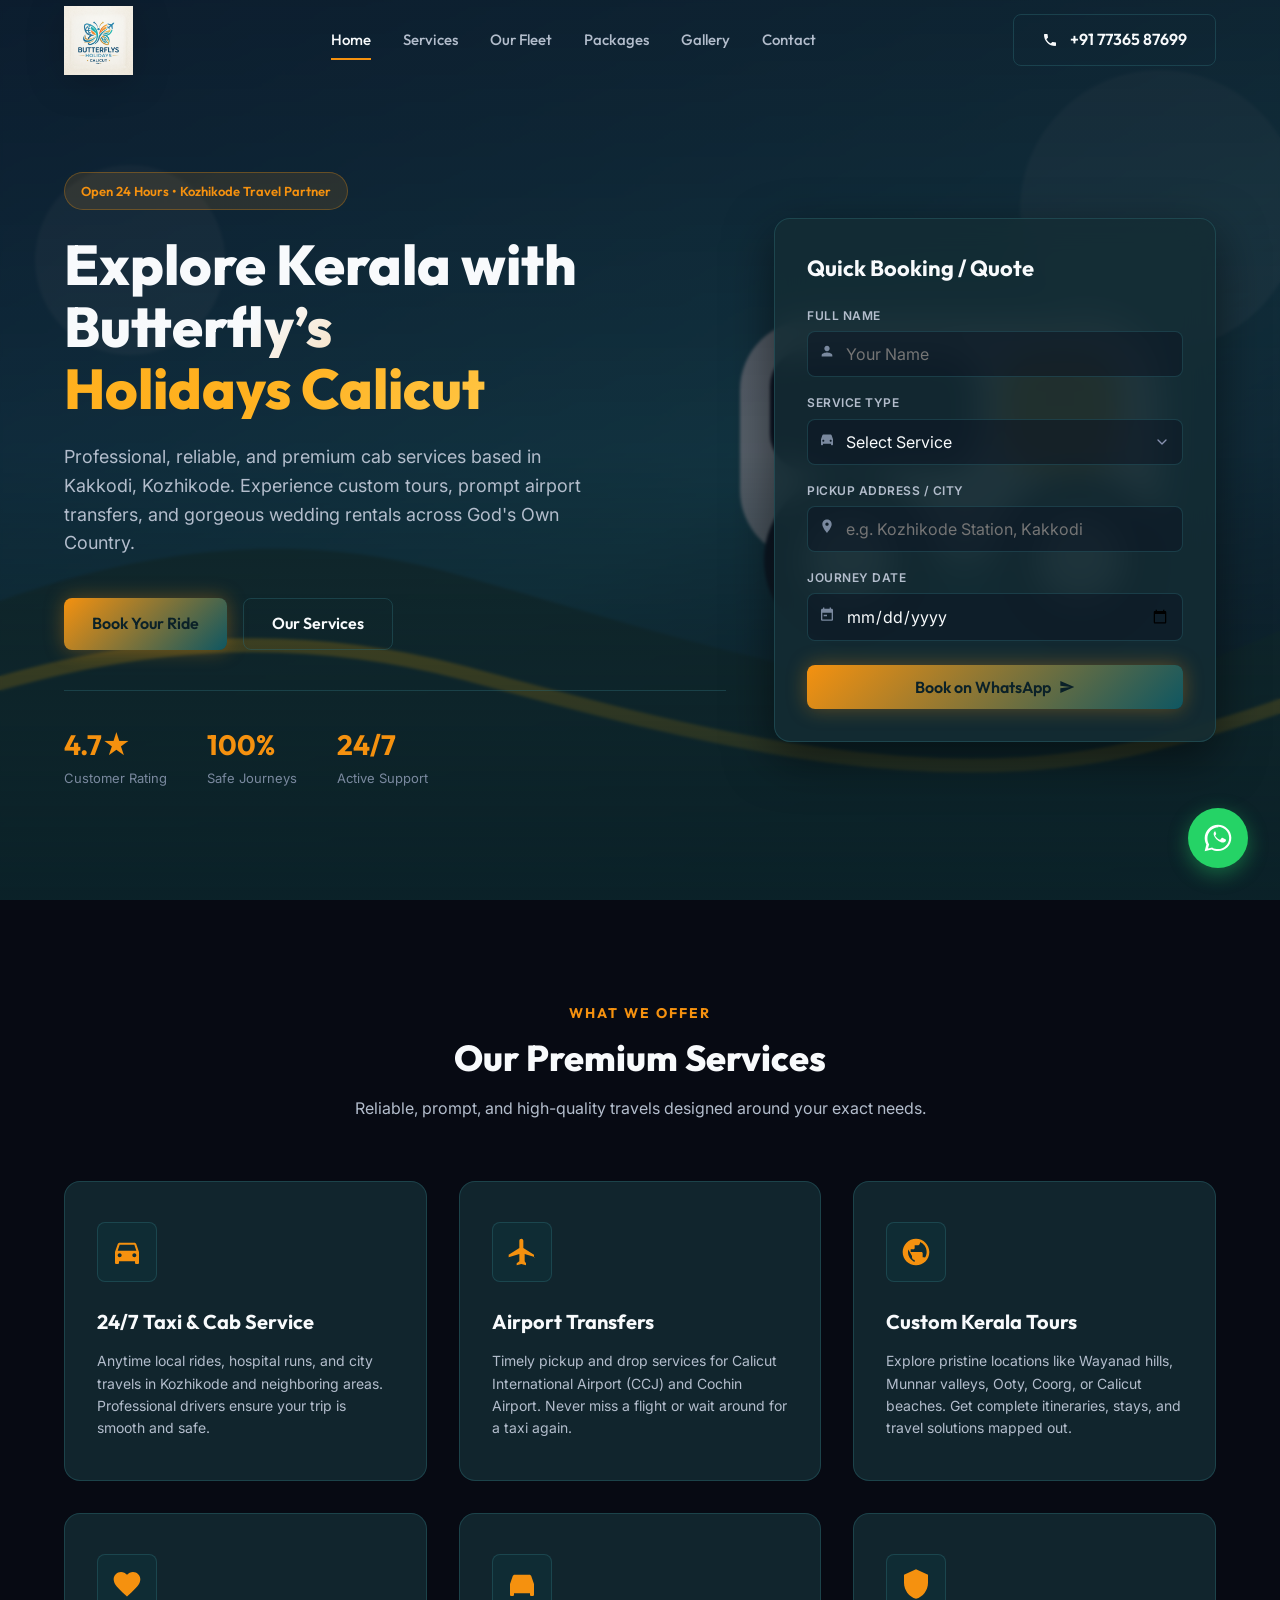
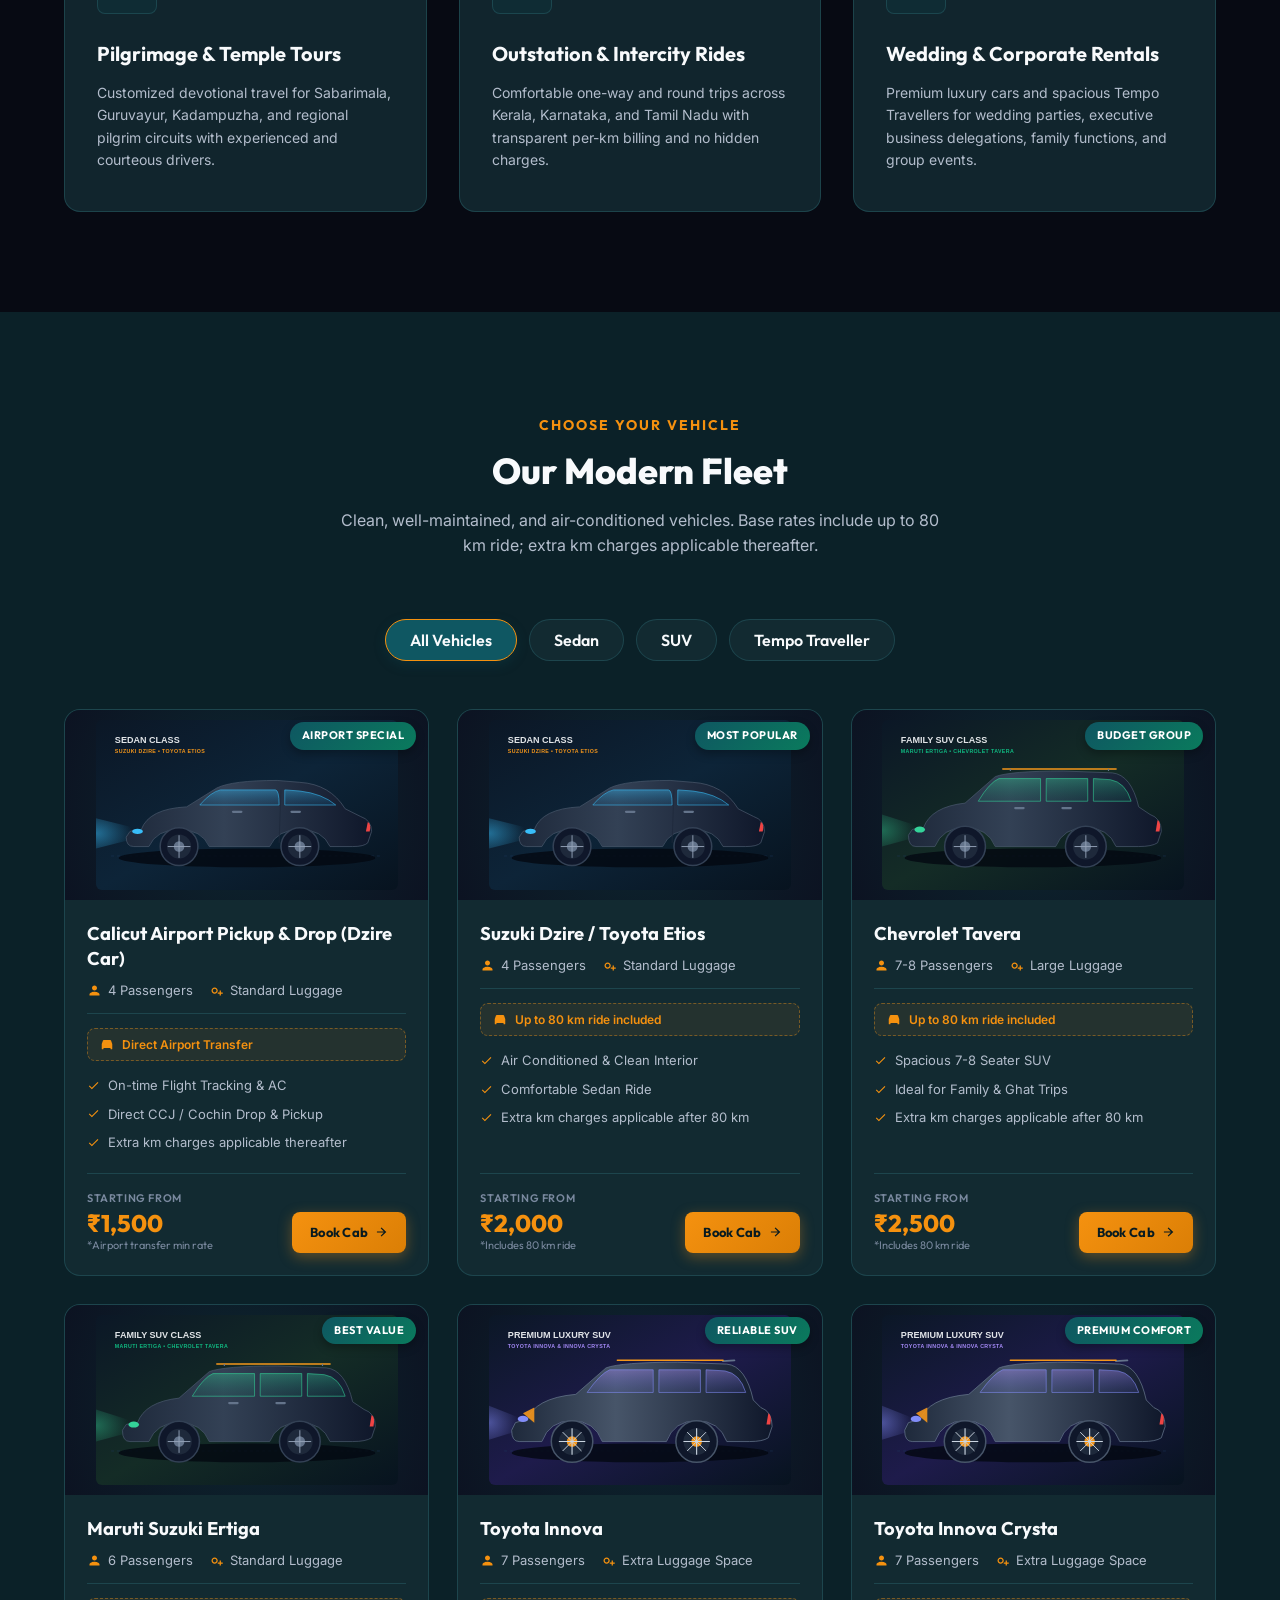
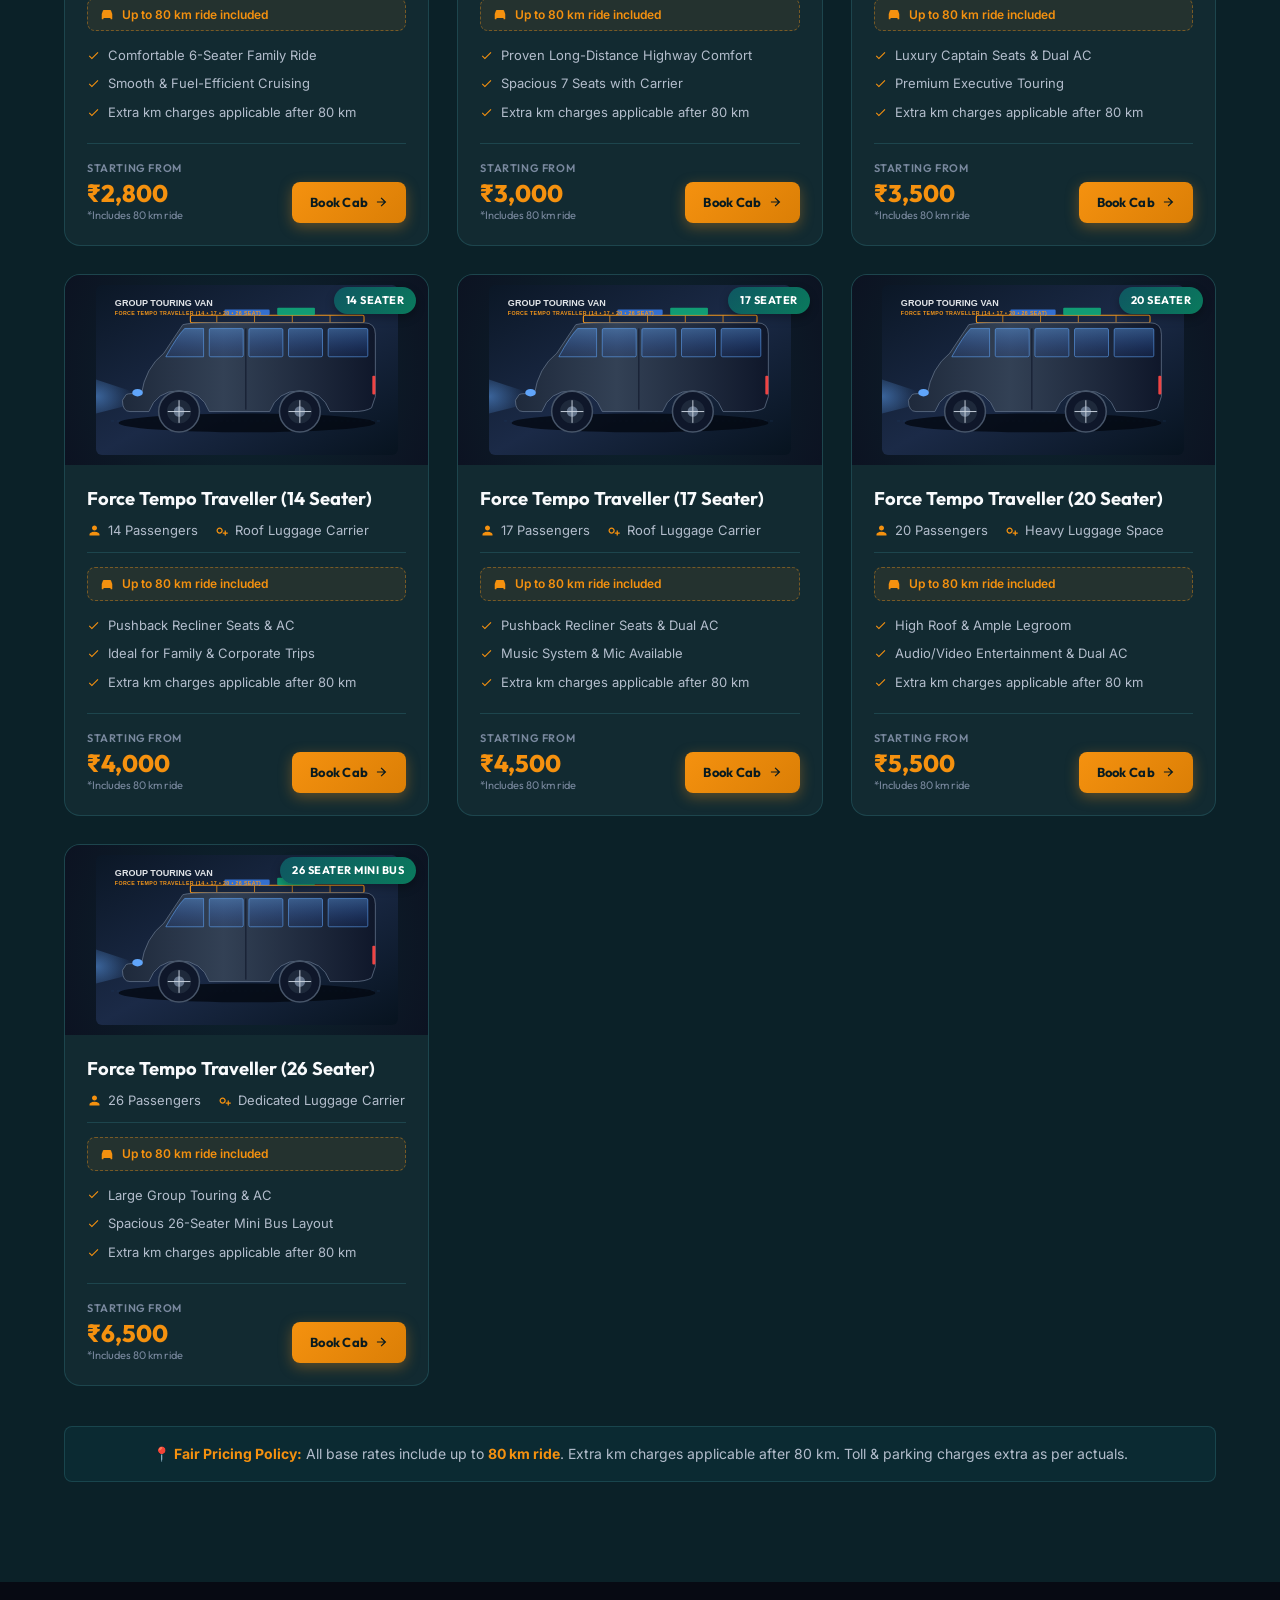
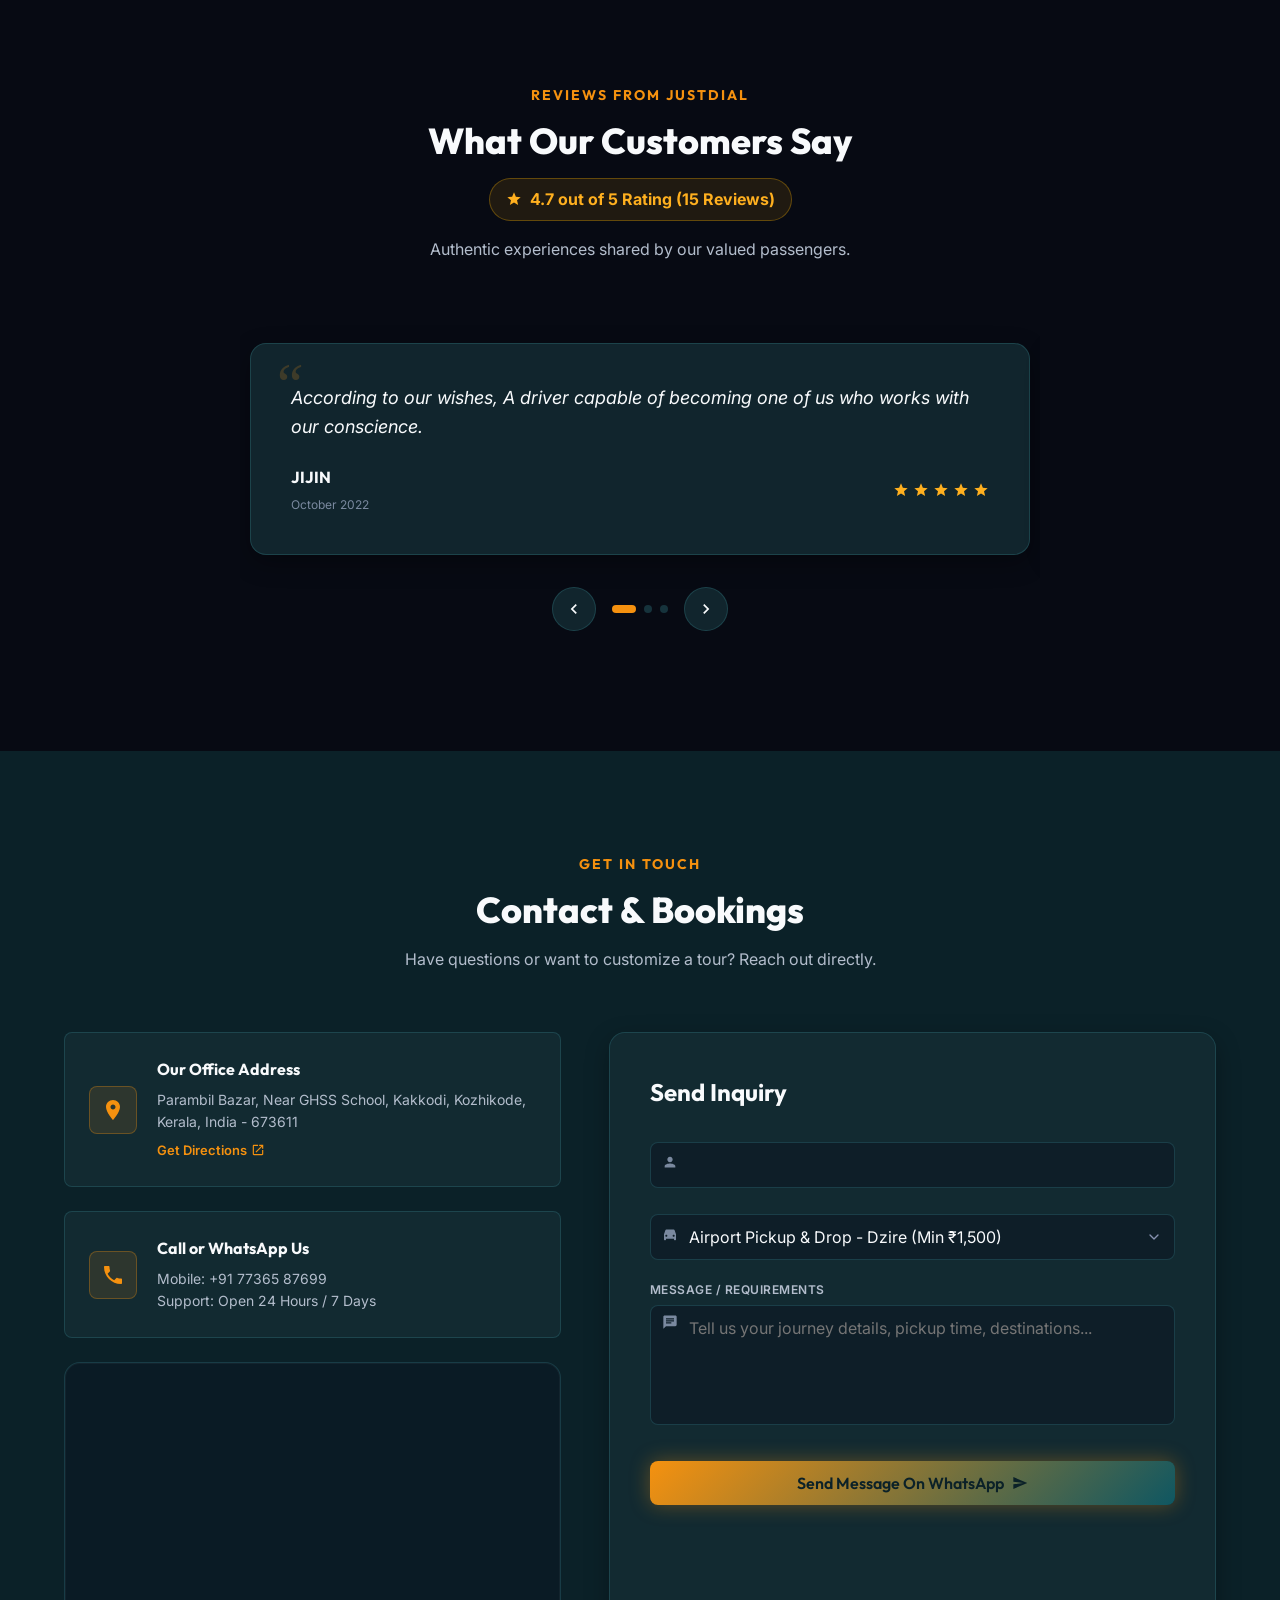
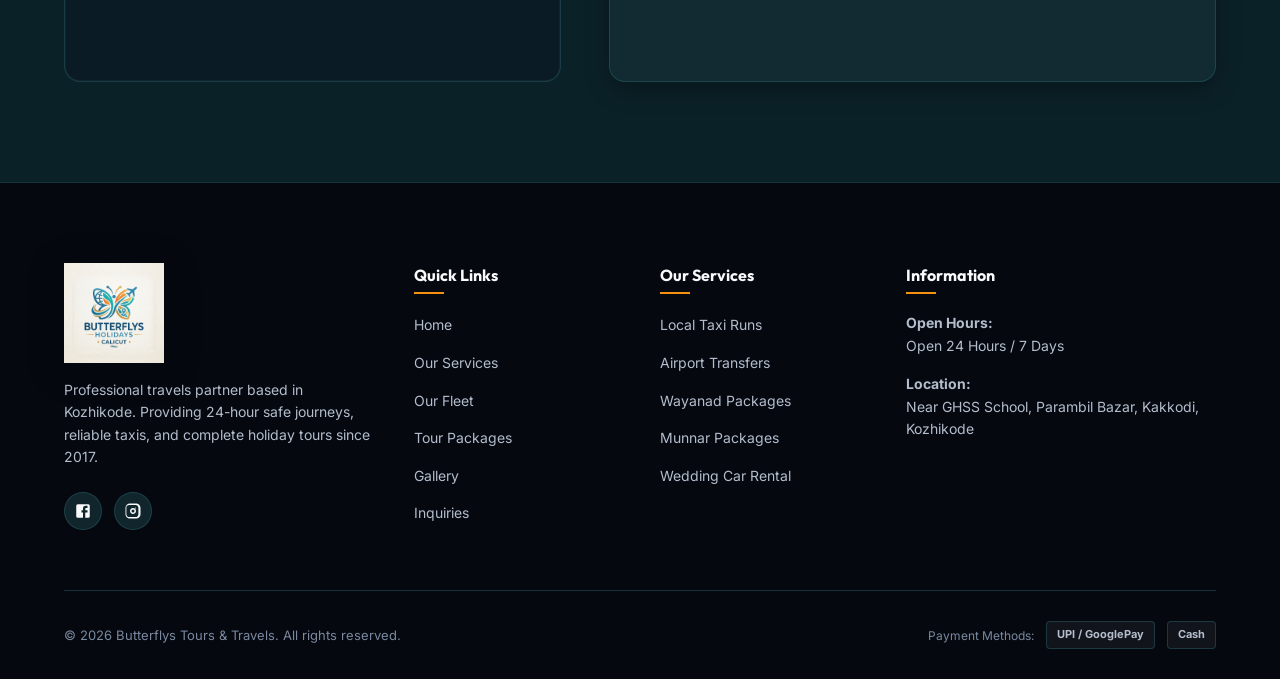
==== commit e7a97330: "feat: implement new navigation menu, styling system, and core layout components" ====
--- a/index.html
+++ b/index.html
@@ -45,8 +45,42 @@
                 <img src="assets/images/butterflys_holidays_logos/image.png" alt="Butterflys Holidays Calicut" class="brand-logo">
             </a>
 
-            <nav class="nav-menu" id="nav-menu">
-                <!-- Navigation links populated by content-loader.js -->
+            <!-- Navigation Sidebar / Menu -->
+            <nav class="nav-menu" id="nav-menu" aria-label="Main Navigation">
+                <div class="nav-sidebar-header">
+                    <a href="#home" class="nav-sidebar-brand">
+                        <img src="assets/images/butterflys_holidays_logos/image.png" alt="Butterflys Holidays" class="sidebar-logo-img">
+                    </a>
+                    <button class="nav-close-btn" id="nav-close-btn" aria-label="Close navigation menu">
+                        <svg width="20" height="20" viewBox="0 0 24 24" fill="currentColor">
+                            <path d="M19 6.41L17.59 5 12 10.59 6.41 5 5 6.41 10.59 12 5 17.59 6.41 19 12 13.41 17.59 19 19 17.59 13.41 12z"/>
+                        </svg>
+                    </button>
+                </div>
+
+                <div class="nav-links-wrapper" id="nav-links-wrapper">
+                    <a href="index.html#home" class="nav-link active">Home</a>
+                    <a href="index.html#services" class="nav-link">Services</a>
+                    <a href="index.html#fleet" class="nav-link">Our Fleet</a>
+                    <a href="packages.html" class="nav-link">Packages</a>
+                    <a href="gallery.html" class="nav-link">Gallery</a>
+                    <a href="index.html#contact" class="nav-link">Contact</a>
+                </div>
+
+                <div class="nav-sidebar-footer">
+                    <a href="tel:+917736587699" class="btn btn-accent btn-sm nav-sidebar-btn" data-site="phone-link">
+                        <svg width="15" height="15" viewBox="0 0 24 24" fill="currentColor"><path d="M20 15.5c-1.2 0-2.4-.2-3.6-.6-.3-.1-.7 0-1 .2l-2.2 2.2c-2.8-1.4-5.1-3.8-6.6-6.6l2.2-2.2c.3-.3.4-.7.2-1-.3-1.1-.5-2.3-.5-3.5 0-.6-.4-1-1-1H4c-.6 0-1 .4-1 1 0 9.4 7.6 17 17 17 .6 0 1-.4 1-1v-3.5c0-.6-.4-1-1-1z"/></svg>
+                        <span data-site="phone-label">+91 77365 87699</span>
+                    </a>
+                    <a href="https://wa.me/917736587699" class="btn btn-outline btn-sm nav-sidebar-btn nav-sidebar-wa" target="_blank" rel="noopener">
+                        <svg width="15" height="15" viewBox="0 0 24 24" fill="currentColor"><path d="M12.04 2c-5.46 0-9.91 4.45-9.91 9.91 0 1.75.46 3.45 1.32 4.95L2.05 22l5.25-1.38c1.45.79 3.08 1.21 4.74 1.21 5.46 0 9.91-4.45 9.91-9.91 0-2.65-1.03-5.14-2.9-7.01A9.816 9.816 0 0 0 12.04 2zm5.78 14.07c-.24.68-1.2 1.26-1.68 1.32-.47.06-1.07.09-3.08-.74-2.58-1.07-4.22-3.71-4.35-3.89-.13-.17-1.04-1.39-1.04-2.65s.66-1.88.89-2.14c.24-.26.51-.32.68-.32.18 0 .35 0 .5.01.16.01.38-.06.59.45.23.55.77 1.88.84 2.02.07.15.11.32.02.5-.09.18-.14.29-.28.45-.14.16-.29.35-.42.47-.14.14-.29.29-.12.58.17.29.74 1.22 1.59 1.98 1.09.97 2.01 1.27 2.3 1.41.29.15.46.13.63-.07.17-.2.73-.85.92-1.15.2-.29.39-.24.66-.15.27.1 1.72.81 2.02.96.29.15.49.22.56.35.07.12.07.72-.17 1.4z"/></svg>
+                        <span>Chat on WhatsApp</span>
+                    </a>
+                    <div class="nav-sidebar-status">
+                        <span class="status-indicator-dot"></span>
+                        <span>24/7 Available for Bookings</span>
+                    </div>
+                </div>
             </nav>
 
             <div class="nav-actions">
@@ -60,19 +94,21 @@
                 </a>
             </div>
 
-            <div class="menu-toggle" id="menu-toggle">
-                <!-- Hamburger Menu Icon -->
-                <svg width="24" height="24" viewBox="0 0 24 24" fill="currentColor">
-                    <path d="M3 18h18v-2H3v2zm0-5h18v-2H3v2zm0-7v2h18V6H3z" />
-                </svg>
-            </div>
+            <button class="menu-toggle" id="menu-toggle" aria-label="Toggle navigation menu" aria-expanded="false" aria-controls="nav-menu">
+                <span class="hamburger-line"></span>
+                <span class="hamburger-line"></span>
+                <span class="hamburger-line"></span>
+            </button>
         </div>
     </header>
+
+    <!-- Mobile Navigation Overlay (Click outside to close) -->
+    <div class="nav-overlay" id="nav-overlay"></div>
 
     <!-- Hero Section -->
     <section class="hero" id="home">
         <div class="hero-video-bg">
-            <video autoplay loop muted playsinline poster="assets/images/hero-banner.svg">
+            <video autoplay loop muted playsinline webkit-playsinline disablePictureInPicture poster="assets/images/hero-banner.svg">
                 <source src="assets/videos/hero-background.mp4" type="video/mp4">
                 <source src="assets/videos/need_to_background_only_shbo.mp4" type="video/mp4">
             </video>
--- a/css/style.css
+++ b/css/style.css
@@ -232,8 +232,12 @@
     height: var(--header-height);
     display: flex;
     align-items: center;
-    z-index: 1000;
+    z-index: 1050;
     transition: var(--transition-smooth);
+}
+
+.header.menu-open {
+    z-index: 1060;
 }
 
 .header.scrolled {
@@ -280,6 +284,18 @@
     display: flex;
     align-items: center;
     gap: 32px;
+}
+
+.nav-links-wrapper {
+    display: flex;
+    align-items: center;
+    gap: 32px;
+}
+
+.nav-sidebar-header,
+.nav-sidebar-footer,
+.nav-overlay {
+    display: none;
 }
 
 .nav-link {
@@ -1429,12 +1445,30 @@
 @media (max-width: 992px) {
     .hero-grid {
         grid-template-columns: 1fr;
-        gap: 60px;
+        gap: 48px;
     }
     
     .hero {
         text-align: center;
-        padding-top: calc(var(--header-height) + 40px);
+        padding-top: calc(var(--header-height) + 30px);
+    }
+    
+    .hero-video-bg {
+        height: 100%;
+    }
+    
+    .hero-video-bg video {
+        object-fit: cover;
+        object-position: center 20%;
+    }
+    
+    .hero-video-overlay {
+        background: linear-gradient(180deg, 
+            rgba(11, 19, 32, 0.40) 0%, 
+            rgba(11, 19, 32, 0.60) 45%, 
+            rgba(11, 19, 32, 0.95) 85%, 
+            var(--bg-base) 100%);
+        backdrop-filter: none;
     }
     
     .hero-desc {
@@ -1465,35 +1499,279 @@
         --header-height: 70px;
     }
     
+    .brand-logo {
+        height: 52px;
+        max-width: 170px;
+    }
+    
+    .hero {
+        padding-top: calc(var(--header-height) + 16px);
+    }
+    
+    /* Dedicated Mobile Fit for Video Animated Logo */
+    .hero-video-bg {
+        position: absolute;
+        top: 0;
+        left: 0;
+        width: 100%;
+        height: 480px;
+        overflow: hidden;
+        z-index: 0;
+    }
+    
+    .hero-video-bg video {
+        width: 100%;
+        height: 100%;
+        object-fit: contain;
+        object-position: center top;
+        margin-top: calc(var(--header-height) - 10px);
+        opacity: 0.95;
+    }
+    
+    .hero-video-overlay {
+        background: linear-gradient(180deg, 
+            rgba(11, 19, 32, 0.25) 0%, 
+            rgba(11, 19, 32, 0.40) 40%, 
+            rgba(11, 19, 32, 0.90) 80%, 
+            var(--bg-base) 100%);
+        backdrop-filter: none;
+    }
+    
     .hero-title {
-        font-size: 40px;
-    }
-    
+        font-size: 34px;
+    }
+    
+    /* Mobile Navigation Overlay Backdrop */
+    .nav-overlay {
+        display: block;
+        position: fixed;
+        inset: 0;
+        background: rgba(4, 9, 18, 0.75);
+        backdrop-filter: blur(5px);
+        -webkit-backdrop-filter: blur(5px);
+        z-index: 1040;
+        opacity: 0;
+        visibility: hidden;
+        pointer-events: none;
+        transition: opacity 0.3s cubic-bezier(0.4, 0, 0.2, 1), visibility 0.3s ease;
+    }
+    
+    .nav-overlay.active {
+        opacity: 1;
+        visibility: visible;
+        pointer-events: auto;
+    }
+    
+    /* Animated Hamburger Menu Button */
     .menu-toggle {
-        display: block;
+        display: flex;
+        flex-direction: column;
+        justify-content: center;
+        align-items: center;
+        width: 42px;
+        height: 42px;
+        gap: 5px;
+        border-radius: var(--radius-sm);
+        background: rgba(255, 255, 255, 0.08);
+        border: 1px solid rgba(255, 255, 255, 0.15);
         color: var(--text-primary);
-        z-index: 1001;
-    }
-    
+        cursor: pointer;
+        transition: var(--transition-fast);
+        z-index: 1070;
+        padding: 0;
+    }
+    
+    .menu-toggle:hover {
+        background: rgba(255, 255, 255, 0.15);
+        border-color: var(--accent);
+    }
+    
+    .hamburger-line {
+        width: 20px;
+        height: 2px;
+        background-color: var(--text-primary);
+        border-radius: 2px;
+        transition: transform 0.3s cubic-bezier(0.4, 0, 0.2, 1), opacity 0.3s ease;
+        transform-origin: center;
+    }
+    
+    .menu-toggle.active .hamburger-line:nth-child(1) {
+        transform: translateY(7px) rotate(45deg);
+    }
+    
+    .menu-toggle.active .hamburger-line:nth-child(2) {
+        opacity: 0;
+    }
+    
+    .menu-toggle.active .hamburger-line:nth-child(3) {
+        transform: translateY(-7px) rotate(-45deg);
+    }
+    
+    /* Mobile Navigation Drawer */
     .nav-menu {
         position: fixed;
         top: 0;
-        right: -100%;
-        width: 80%;
-        max-width: 300px;
+        right: 0;
+        width: 82%;
+        max-width: 320px;
         height: 100vh;
-        background-color: hsl(222, 47%, 9%);
-        border-left: 1px solid var(--border-color);
+        height: 100dvh;
+        background-color: #0b1320 !important;
+        background: #0b1320 !important;
+        border-left: 1px solid rgba(255, 255, 255, 0.12);
+        box-shadow: -15px 0 50px rgba(0, 0, 0, 0.85);
+        z-index: 1100;
+        display: flex;
         flex-direction: column;
+        justify-content: space-between;
+        align-items: stretch;
+        gap: 0;
+        transform: translateX(105%);
+        transition: transform 0.35s cubic-bezier(0.16, 1, 0.3, 1);
+        overflow-y: auto;
+        overscroll-behavior: contain;
+        padding: 0;
+        opacity: 1 !important;
+        visibility: visible !important;
+    }
+    
+    .nav-menu.active {
+        transform: translateX(0);
+        right: 0;
+    }
+    
+    /* Sidebar Header */
+    .nav-sidebar-header {
+        display: flex;
+        align-items: center;
+        justify-content: space-between;
+        padding: 18px 20px;
+        border-bottom: 1px solid rgba(255, 255, 255, 0.1);
+        background-color: #070d17;
+        flex-shrink: 0;
+    }
+    
+    .sidebar-logo-img {
+        height: 42px;
+        width: auto;
+        max-width: 150px;
+        object-fit: contain;
+    }
+    
+    .nav-close-btn {
+        display: flex;
+        align-items: center;
         justify-content: center;
+        width: 38px;
+        height: 38px;
+        border-radius: 50%;
+        background: rgba(255, 255, 255, 0.08);
+        border: 1px solid rgba(255, 255, 255, 0.15);
+        color: #ffffff;
+        cursor: pointer;
+        transition: all 0.25s ease;
+    }
+    
+    .nav-close-btn:hover, .nav-close-btn:active {
+        background: rgba(244, 150, 27, 0.25);
+        border-color: var(--accent);
+        color: var(--accent);
+        transform: rotate(90deg);
+    }
+    
+    /* Navigation Links Container */
+    .nav-links-wrapper {
+        display: flex;
+        flex-direction: column;
+        padding: 16px 12px;
+        gap: 8px;
+        flex: 1;
+        overflow-y: auto;
+        background-color: #0b1320;
+    }
+    
+    .nav-links-wrapper .nav-link {
+        display: flex;
         align-items: center;
-        gap: 40px;
-        transition: var(--transition-smooth);
-        z-index: 1000;
-    }
-    
-    .nav-menu.active {
-        right: 0;
+        justify-content: flex-start;
+        padding: 13px 18px;
+        border-radius: 8px;
+        font-size: 15px;
+        font-weight: 600;
+        color: #cbd5e1;
+        transition: all 0.2s ease;
+        text-decoration: none;
+        border-left: 3px solid transparent;
+        background: transparent;
+    }
+    
+    .nav-links-wrapper .nav-link::after {
+        display: none;
+    }
+    
+    .nav-links-wrapper .nav-link:hover, 
+    .nav-links-wrapper .nav-link.active {
+        color: #ffffff;
+        background: rgba(244, 150, 27, 0.15);
+        border-left-color: var(--accent);
+        padding-left: 20px;
+    }
+    
+    /* Sidebar Footer with Quick Contact Actions */
+    .nav-sidebar-footer {
+        display: flex;
+        flex-direction: column;
+        gap: 12px;
+        padding: 18px 20px 28px;
+        border-top: 1px solid rgba(255, 255, 255, 0.1);
+        background-color: #070d17;
+        flex-shrink: 0;
+    }
+    
+    .nav-sidebar-btn {
+        width: 100%;
+        justify-content: center;
+        gap: 8px;
+        font-size: 14px;
+        font-weight: 700;
+        padding: 12px 16px;
+        border-radius: 8px;
+    }
+    
+    .nav-sidebar-wa {
+        background: rgba(37, 211, 102, 0.15);
+        border-color: rgba(37, 211, 102, 0.4);
+        color: #25d366;
+    }
+    
+    .nav-sidebar-wa:hover {
+        background: #25d366;
+        color: #0b1320;
+    }
+    
+    .nav-sidebar-status {
+        display: flex;
+        align-items: center;
+        justify-content: center;
+        gap: 8px;
+        font-size: 12px;
+        color: #94a3b8;
+        margin-top: 4px;
+        font-weight: 500;
+    }
+    
+    .status-indicator-dot {
+        width: 8px;
+        height: 8px;
+        border-radius: 50%;
+        background-color: #22c55e;
+        box-shadow: 0 0 10px #22c55e;
+        animation: pulse-dot 2s infinite;
+    }
+    
+    @keyframes pulse-dot {
+        0%, 100% { transform: scale(1); opacity: 1; }
+        50% { transform: scale(1.3); opacity: 0.7; }
     }
     
     .nav-actions {
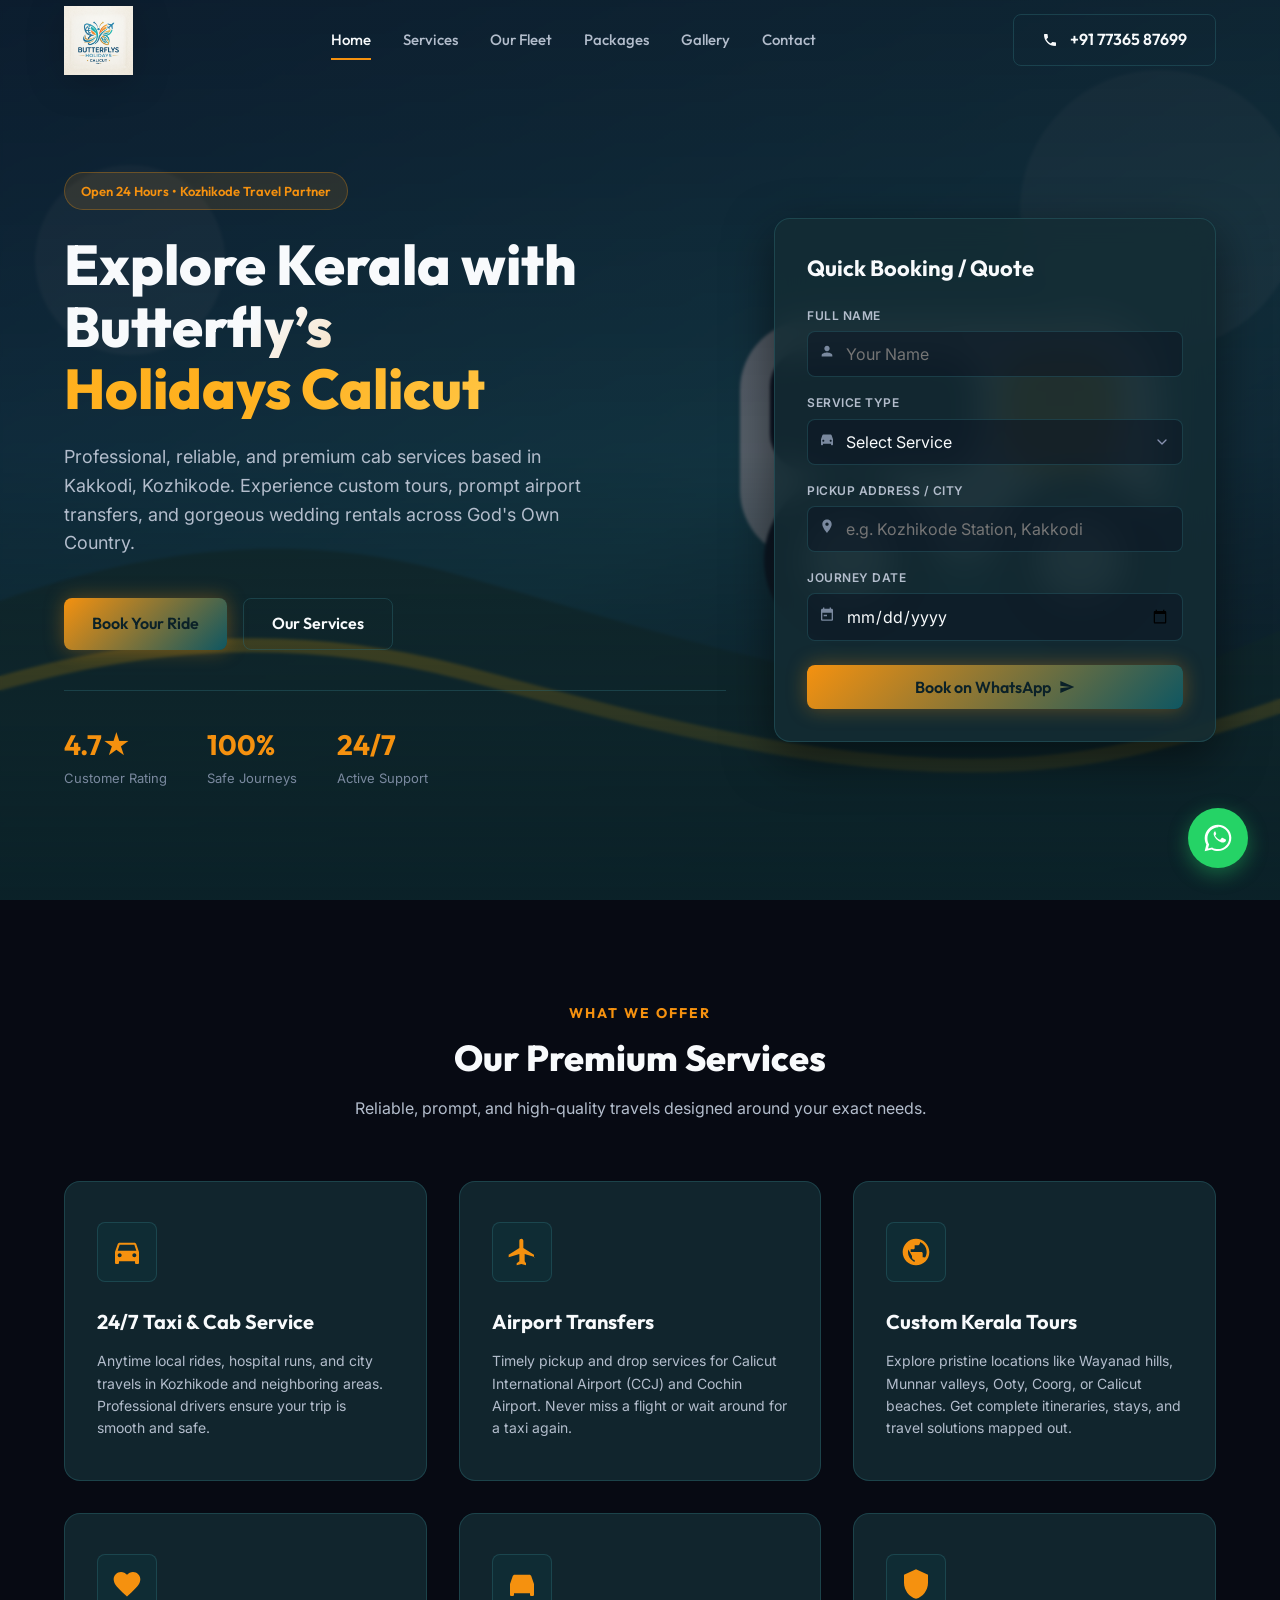
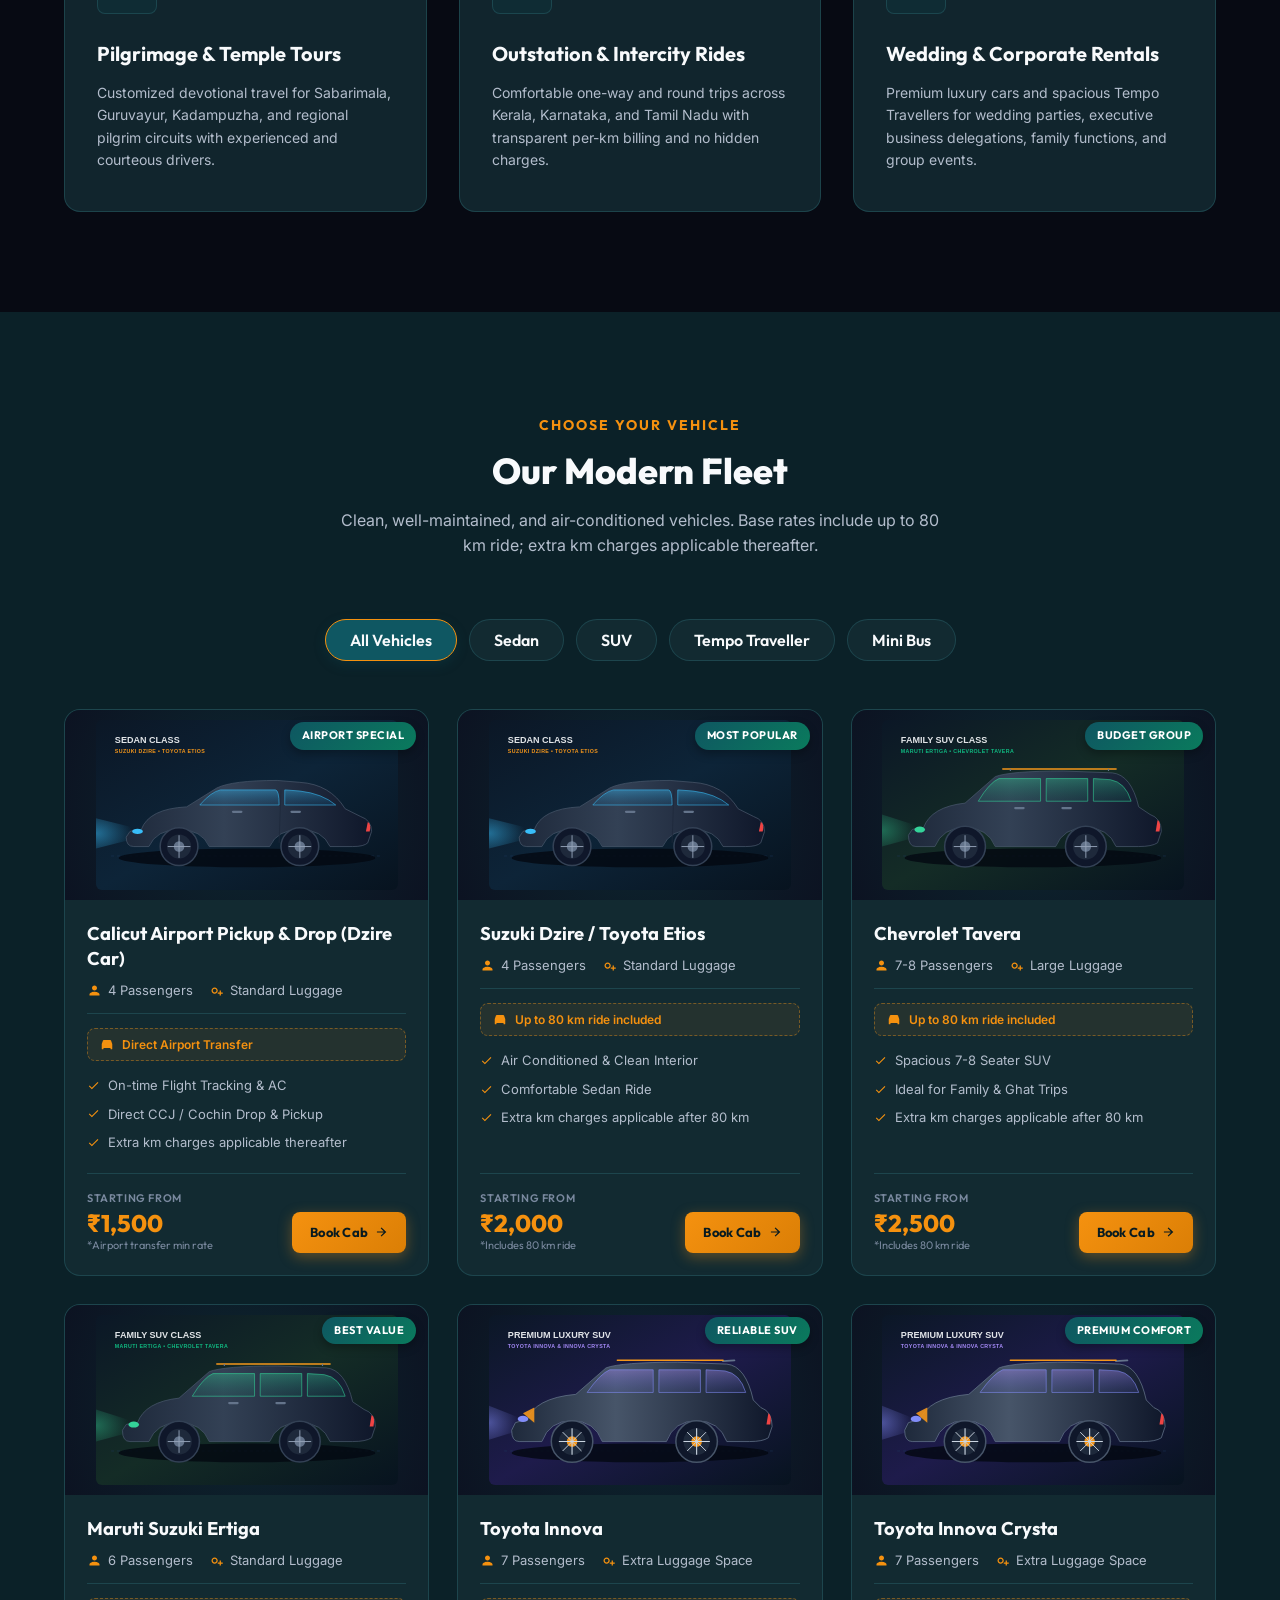
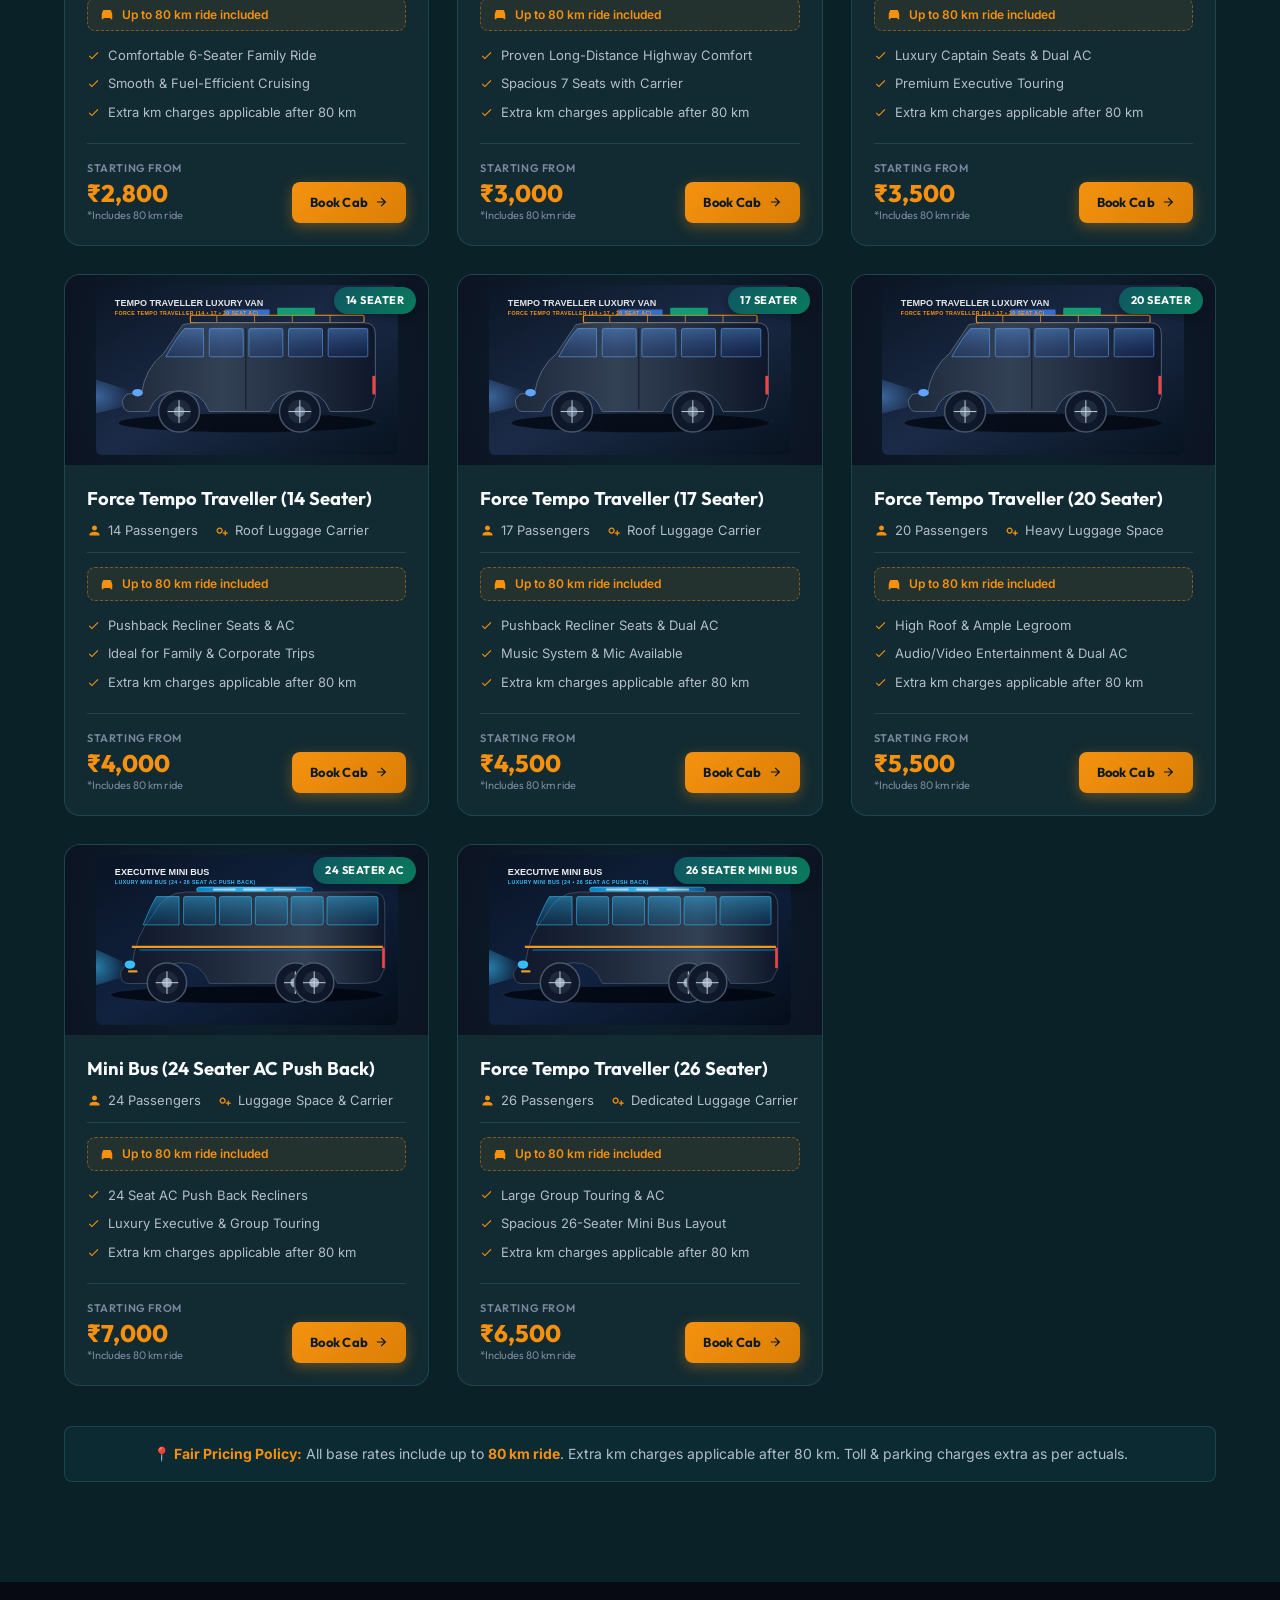
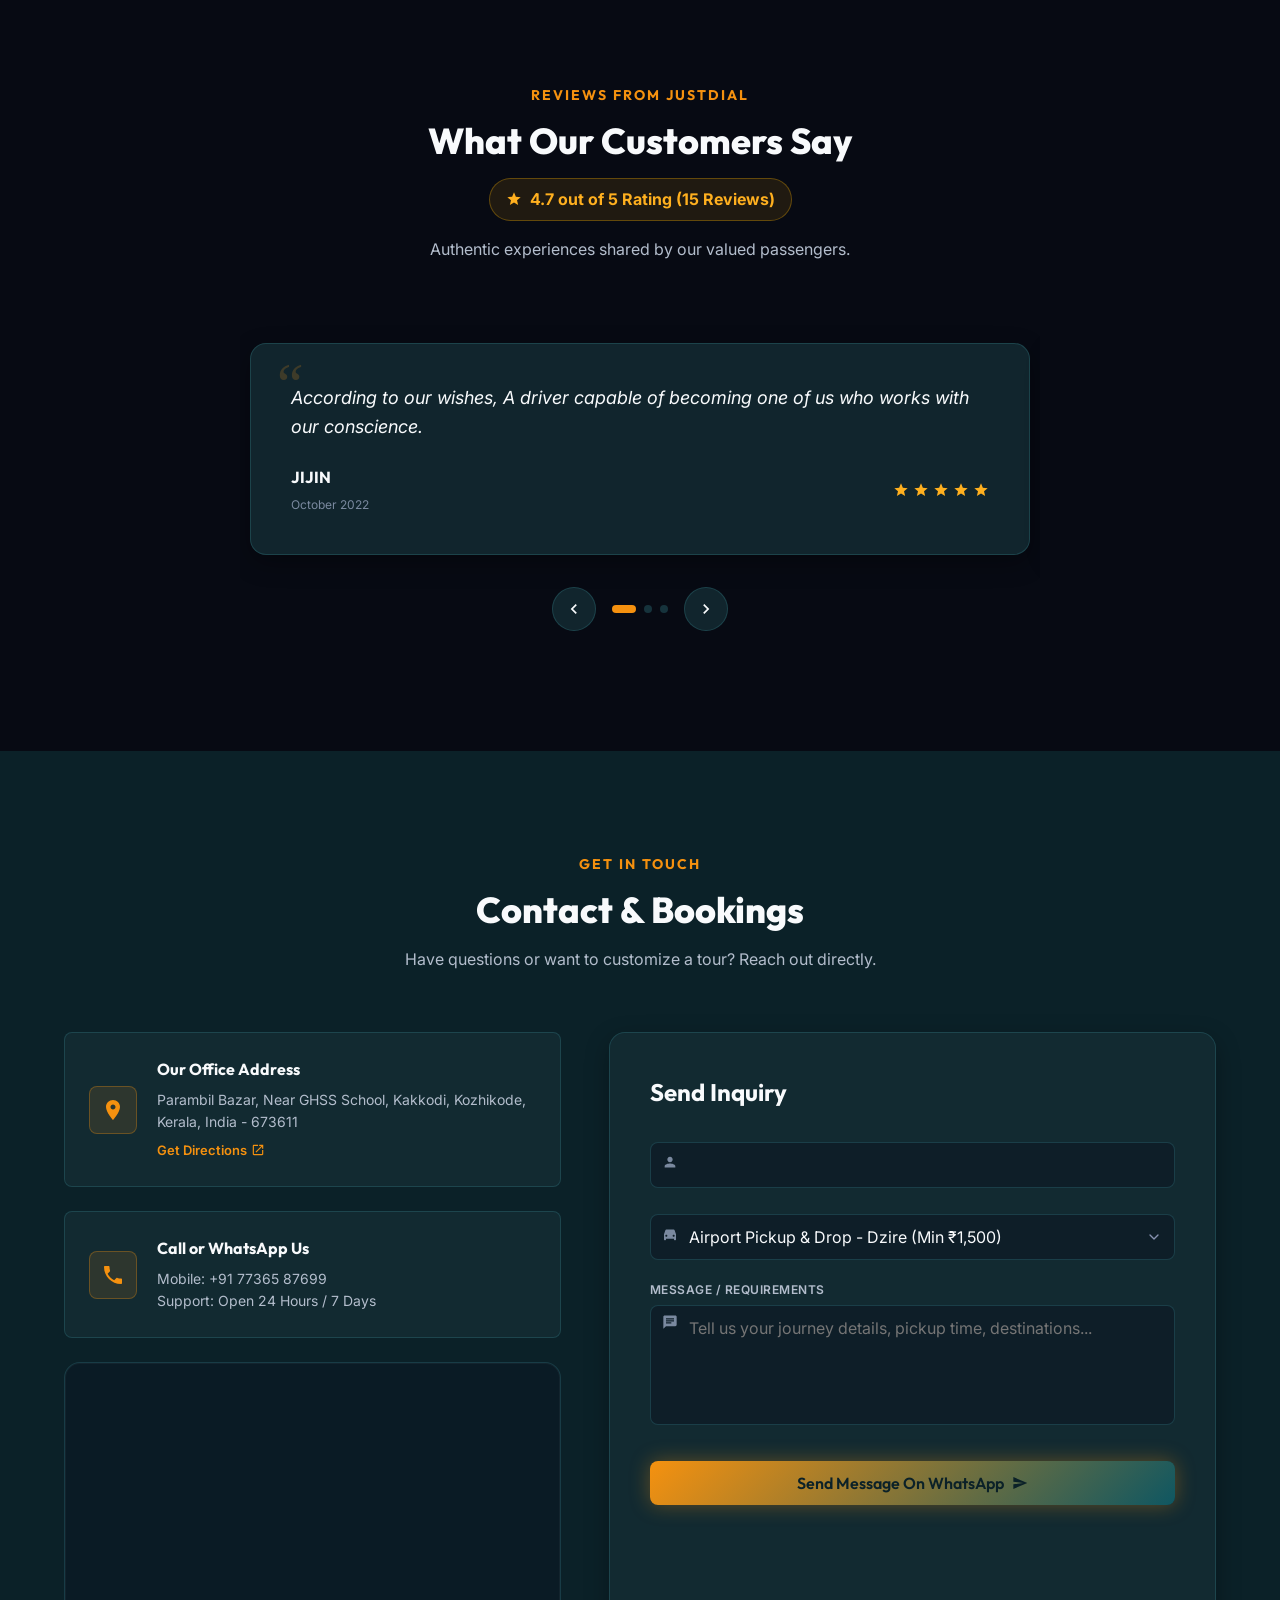
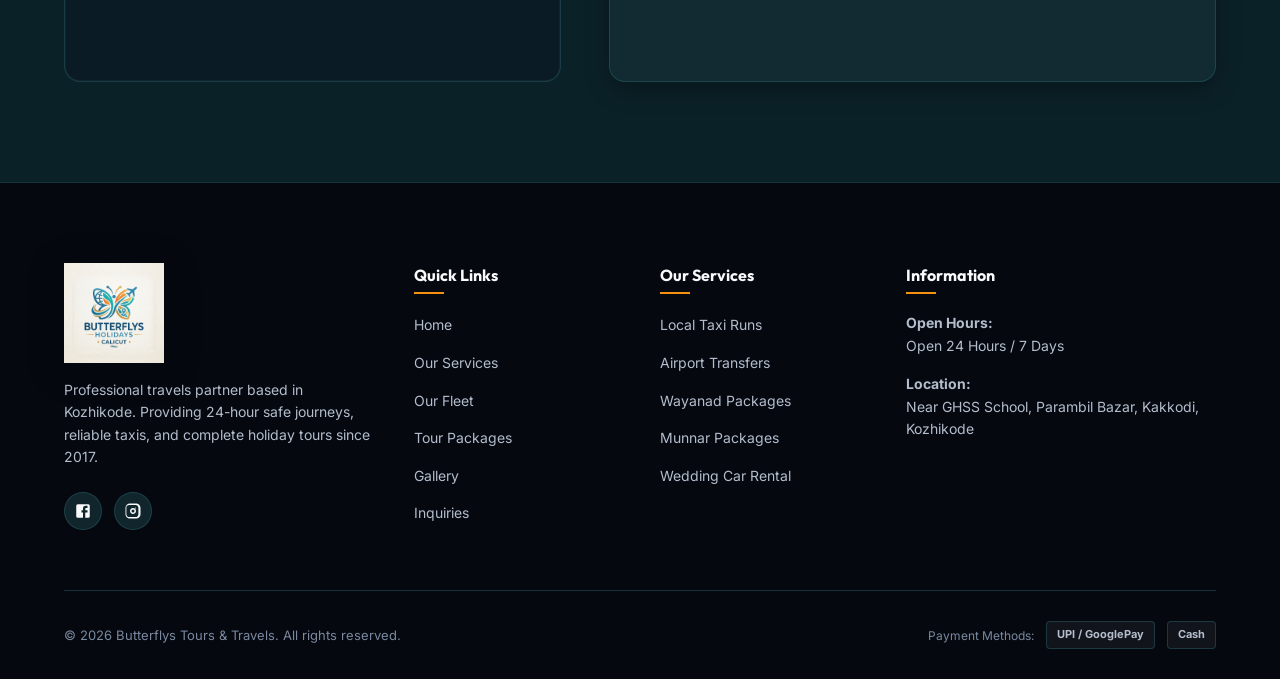
==== commit 4520ba1c: "feat: implement gallery page with masonry grid, lightbox functionality, and asset library expansion" ====
--- a/index.html
+++ b/index.html
@@ -8,29 +8,78 @@
 
     <!-- SEO Meta Tags -->
     <meta name="description"
-        content="Premium 24/7 taxi & tour booking service in Kakkodi, Kozhikode. Tour packages for Wayanad, Munnar, airport transfers, wedding car rentals. Book with Butterflys Tours & Travels.">
+        content="Butterflys Holidays Calicut offers 24/7 taxi booking & tour packages in Kozhikode, Kakkodi, Parambil Bazar. Dzire (₹2000), Innova (₹3000), Crysta (₹3500), Tempo Traveller (₹4000+), Airport Taxi (₹1500 min up to 80km).">
     <meta name="keywords"
-        content="Butterflys Tours and Travels, Travel agent Kozhikode, Taxi service Kozhikode, Cab booking Kakkodi, Calicut airport taxi, Wayanad tour package, Wedding car rental Kerala">
+        content="Butterflys Tours and Travels, Butterflys Holidays Calicut, Taxi service Kozhikode, Cab booking Kakkodi, Calicut airport taxi, Wayanad tour package, Munnar trip, Mysuru package, Wedding car rental Kerala, Tempo Traveller Kozhikode">
+    <meta name="robots" content="index, follow, max-image-preview:large, max-snippet:-1, max-video-preview:-1">
+    <meta name="author" content="Butterflys Holidays Calicut">
+    <link rel="canonical" href="http://butterflysholidayscalicut.com/">
+
+    <!-- Geo-Location Tags for Local Google Search -->
+    <meta name="geo.region" content="IN-KL">
+    <meta name="geo.placename" content="Kozhikode, Kakkodi, Calicut, Kerala">
+    <meta name="geo.position" content="11.3237;75.8302">
+    <meta name="ICBM" content="11.3237, 75.8302">
 
     <!-- Open Graph / Facebook -->
     <meta property="og:type" content="website">
-    <meta property="og:url" content="https://www.butterflystourstravels.com/">
-    <meta property="og:title" content="Butterflys Holidays Calicut | Premium Taxi & Tours in Kozhikode">
+    <meta property="og:url" content="http://butterflysholidayscalicut.com/">
+    <meta property="og:title" content="Butterflys Holidays Calicut | Premium Taxi & Tour Packages Kozhikode">
     <meta property="og:description"
-        content="Get premium 24/7 taxi service, customized tours to Wayanad, Munnar, wedding rentals & airport transfers with professional drivers in Kozhikode.">
+        content="Book 24/7 cabs & custom tour packages in Kozhikode. Dzire, Innova, Crysta, Tempo Traveller & Calicut Airport taxi transfers starting from ₹1500 (80 km included).">
     <meta property="og:image"
         content="https://content3.jdmagicbox.com/comp/kozhikode/h3/0495px495.x495.220727155810.y5h3/catalogue/butterflys-tours-and-travels-kakkodi-kozhikode-travel-agents-9otrfsiio1.jpg">
 
     <!-- Twitter -->
     <meta property="twitter:card" content="summary_large_image">
-    <meta property="twitter:title" content="Butterflys Holidays Calicut | Premium Taxi & Tours in Kozhikode">
+    <meta property="twitter:title" content="Butterflys Holidays Calicut | Premium Taxi & Tour Packages Kozhikode">
     <meta property="twitter:description"
-        content="Get premium 24/7 taxi service, customized tours to Wayanad, Munnar, wedding rentals & airport transfers with professional drivers in Kozhikode.">
+        content="Book 24/7 cabs & custom tour packages in Kozhikode. Dzire, Innova, Crysta, Tempo Traveller & Calicut Airport taxi transfers.">
+    <meta property="twitter:image"
+        content="https://content3.jdmagicbox.com/comp/kozhikode/h3/0495px495.x495.220727155810.y5h3/catalogue/butterflys-tours-and-travels-kakkodi-kozhikode-travel-agents-9otrfsiio1.jpg">
 
     <!-- Favicon / Icons -->
     <link rel="icon" type="image/png" href="assets/images/butterflys_holidays_logos/small_logo.png">
     <link rel="apple-touch-icon" href="assets/images/butterflys_holidays_logos/apple_touch_icon.png">
     <meta name="theme-color" content="#0c4a52">
+
+    <!-- JSON-LD Structured Data for Google Local SEO (TaxiService & TravelAgency) -->
+    <script type="application/ld+json">
+    {
+      "@context": "https://schema.org",
+      "@type": ["TaxiService", "TravelAgency"],
+      "name": "Butterflys Holidays Calicut",
+      "image": "https://content3.jdmagicbox.com/comp/kozhikode/h3/0495px495.x495.220727155810.y5h3/catalogue/butterflys-tours-and-travels-kakkodi-kozhikode-travel-agents-9otrfsiio1.jpg",
+      "@id": "http://butterflysholidayscalicut.com/#business",
+      "url": "http://butterflysholidayscalicut.com/",
+      "telephone": "+917736587699",
+      "priceRange": "₹1500 - ₹6500",
+      "address": {
+        "@type": "PostalAddress",
+        "streetAddress": "Parambil Bazar, Near GHSS School, Kakkodi",
+        "addressLocality": "Kozhikode",
+        "addressRegion": "Kerala",
+        "postalCode": "673611",
+        "addressCountry": "IN"
+      },
+      "geo": {
+        "@type": "GeoCoordinates",
+        "latitude": 11.3237,
+        "longitude": 75.8302
+      },
+      "openingHoursSpecification": {
+        "@type": "OpeningHoursSpecification",
+        "dayOfWeek": [
+          "Monday", "Tuesday", "Wednesday", "Thursday", "Friday", "Saturday", "Sunday"
+        ],
+        "opens": "00:00",
+        "closes": "23:59"
+      },
+      "areaServed": [
+        "Kozhikode", "Calicut", "Kakkodi", "Wayanad", "Munnar", "Mysuru", "Calicut International Airport CCJ"
+      ]
+    }
+    </script>
 
     <!-- CSS Stylesheet -->
     <link rel="stylesheet" href="css/style.css">
@@ -248,6 +297,7 @@
                 <button class="tab-btn" data-filter="sedan">Sedan</button>
                 <button class="tab-btn" data-filter="suv">SUV</button>
                 <button class="tab-btn" data-filter="traveller">Tempo Traveller</button>
+                <button class="tab-btn" data-filter="minibus">Mini Bus</button>
             </div>
 
             <div class="fleet-grid">
@@ -437,7 +487,7 @@
                                     d="M5 3h14a2 2 0 0 1 2 2v14a2 2 0 0 1-2 2H5a2 2 0 0 1-2-2V5a2 2 0 0 1 2-2m13 2h-2.5A3.5 3.5 0 0 0 12 8.5V11h-2v3h2v7h3v-7h3v-3h-3V9a1 1 0 0 1 1-1h2V5z" />
                             </svg>
                         </a>
-                        <a href="https://www.instagram.com/" class="social-btn" aria-label="Instagram"
+                        <a href="https://www.instagram.com/butterflys_holidays_calicut?igsh=Z3NoM3l6eGphYmFz" class="social-btn" aria-label="Instagram"
                             data-site="social-instagram">
                             <svg viewBox="0 0 24 24">
                                 <path
--- a/css/style.css
+++ b/css/style.css
@@ -51,8 +51,8 @@
 }
 
 html {
-    scroll-behavior: smooth;
-    scroll-padding-top: var(--header-height);
+    scroll-behavior: smooth !important;
+    scroll-padding-top: calc(var(--header-height) + 10px);
 }
 
 body {
